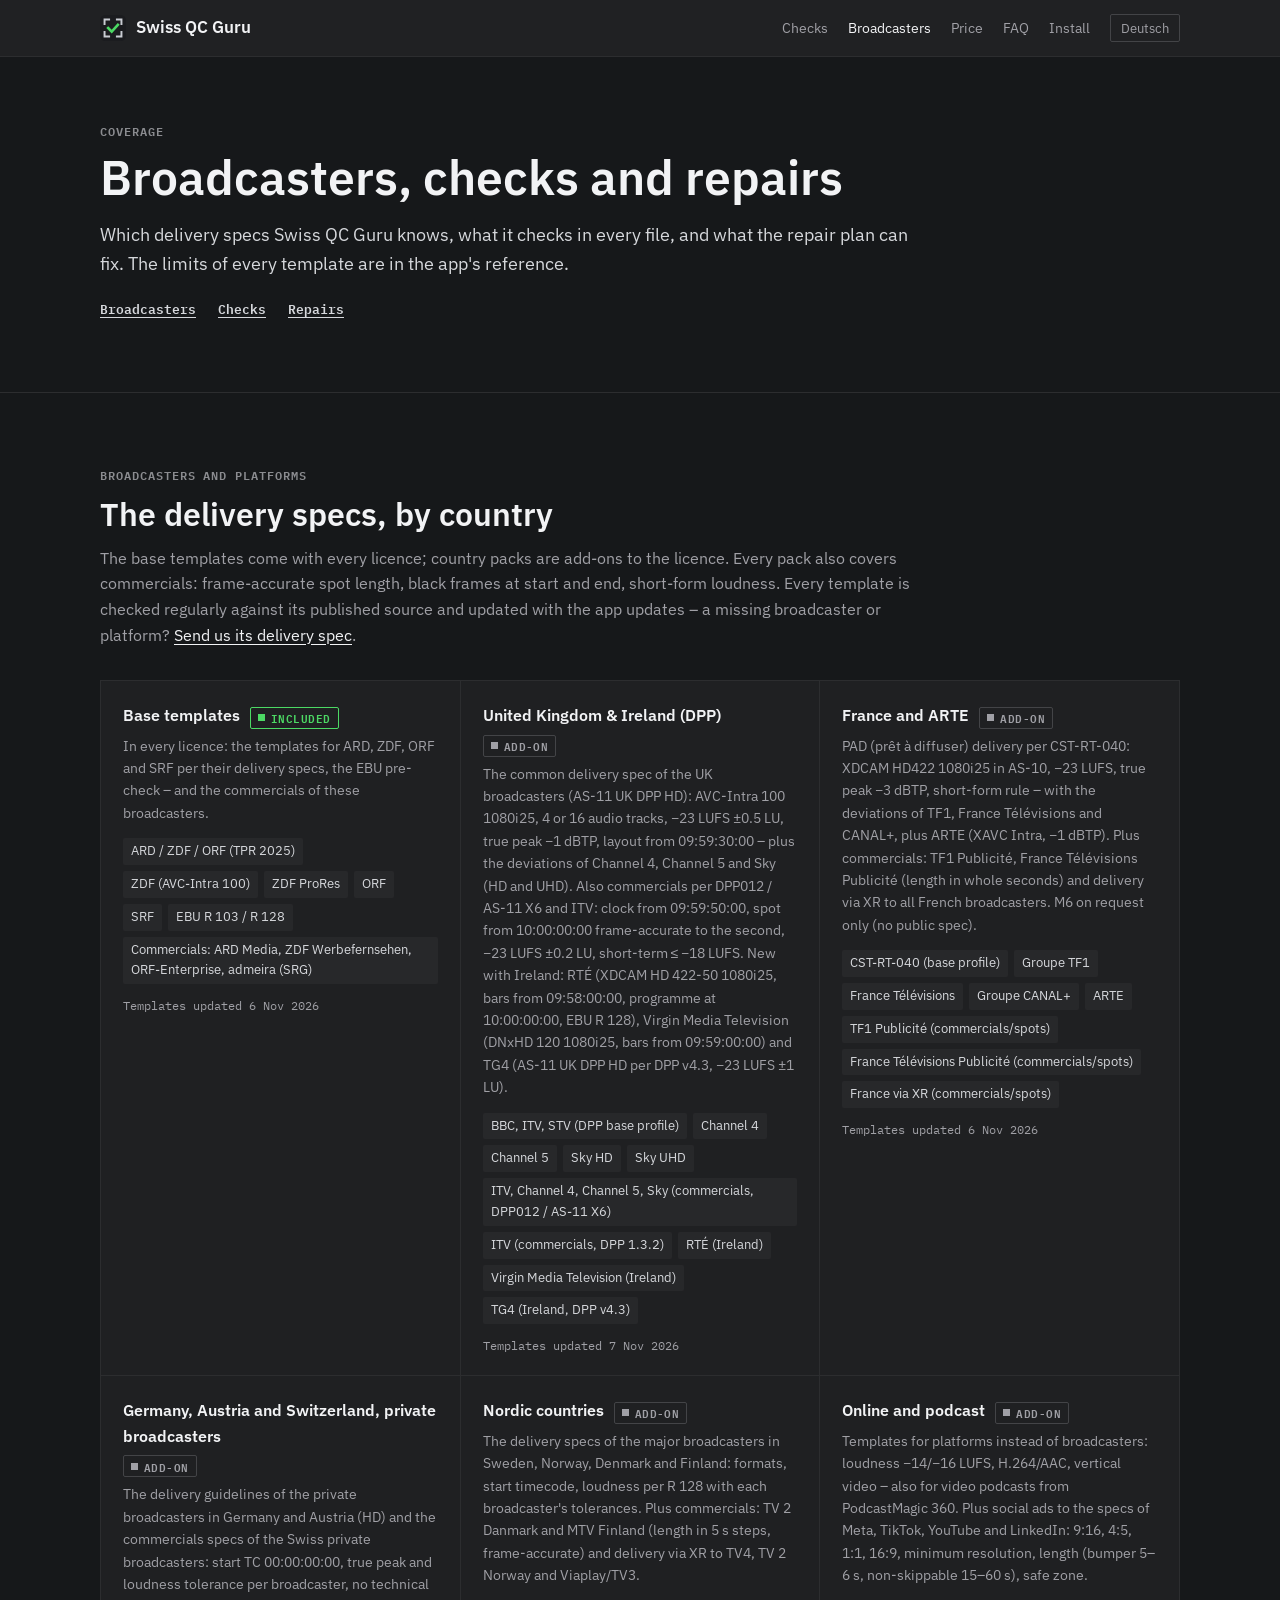
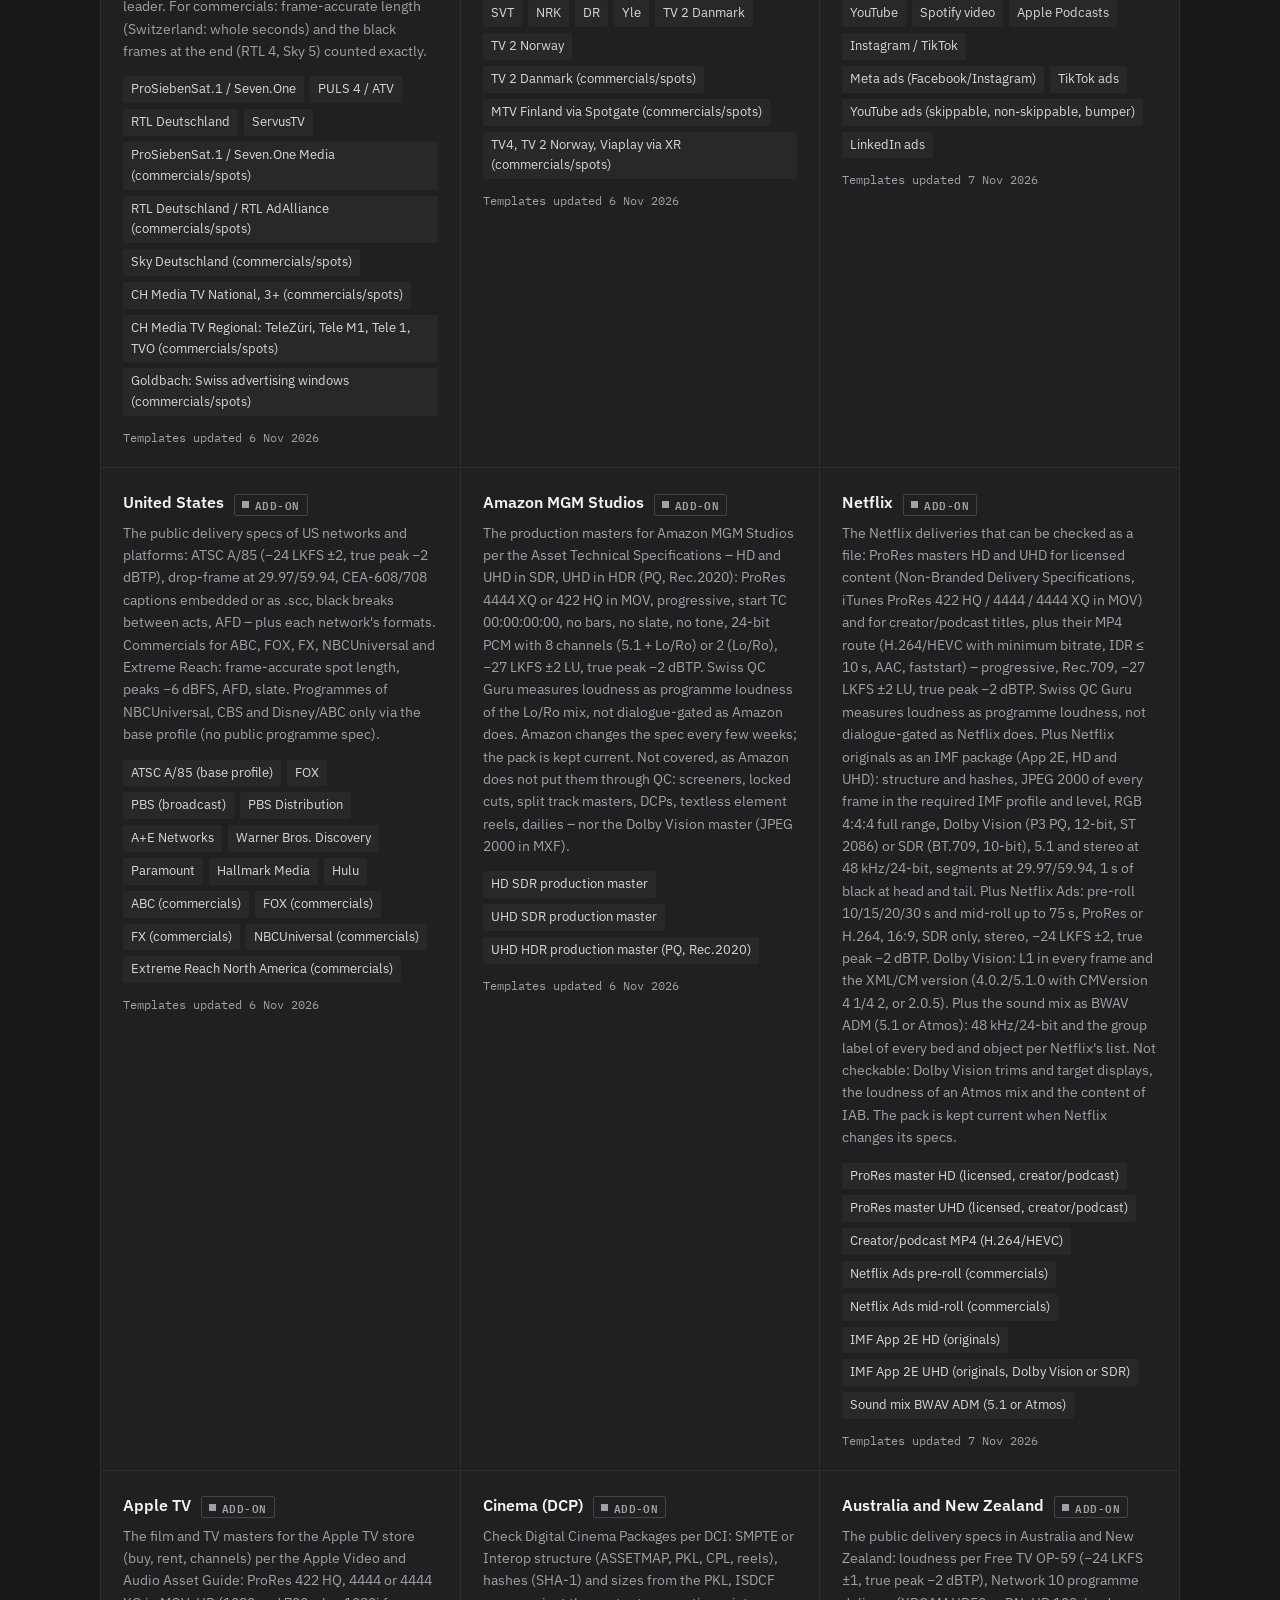
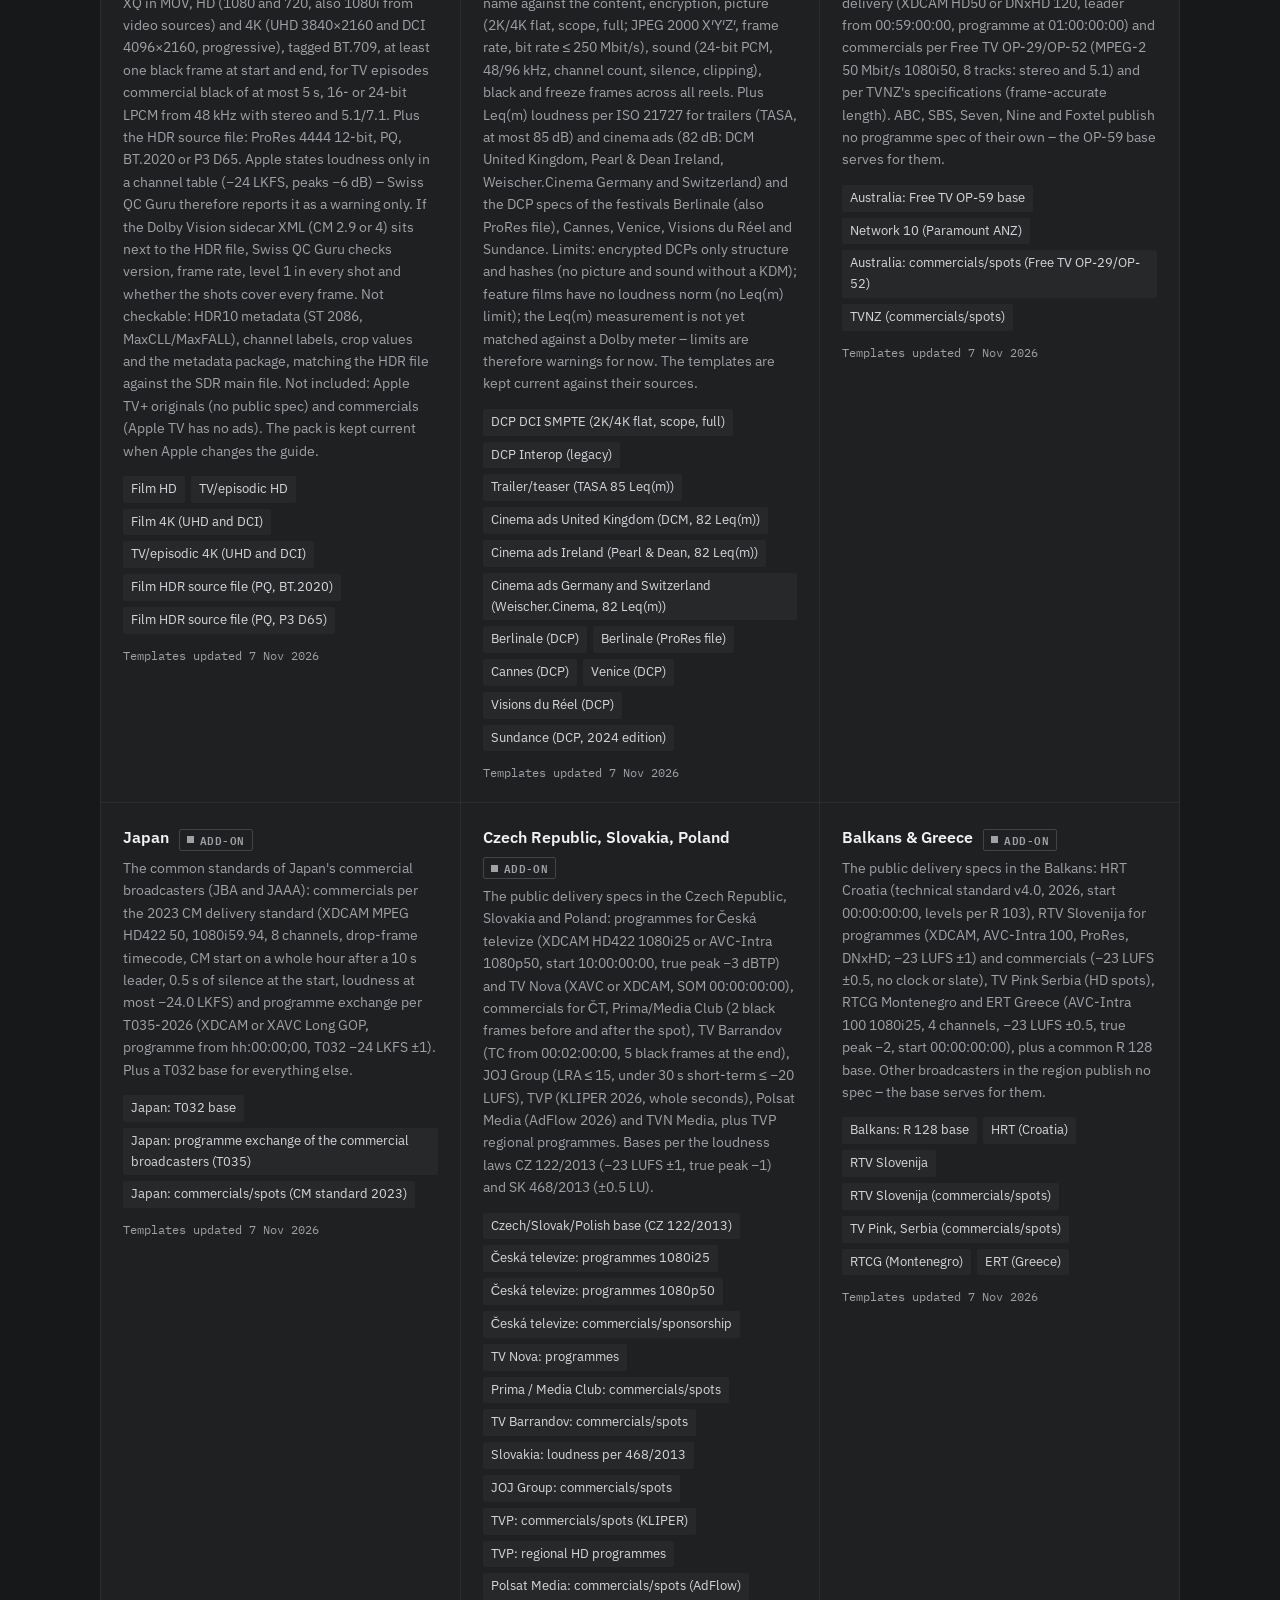
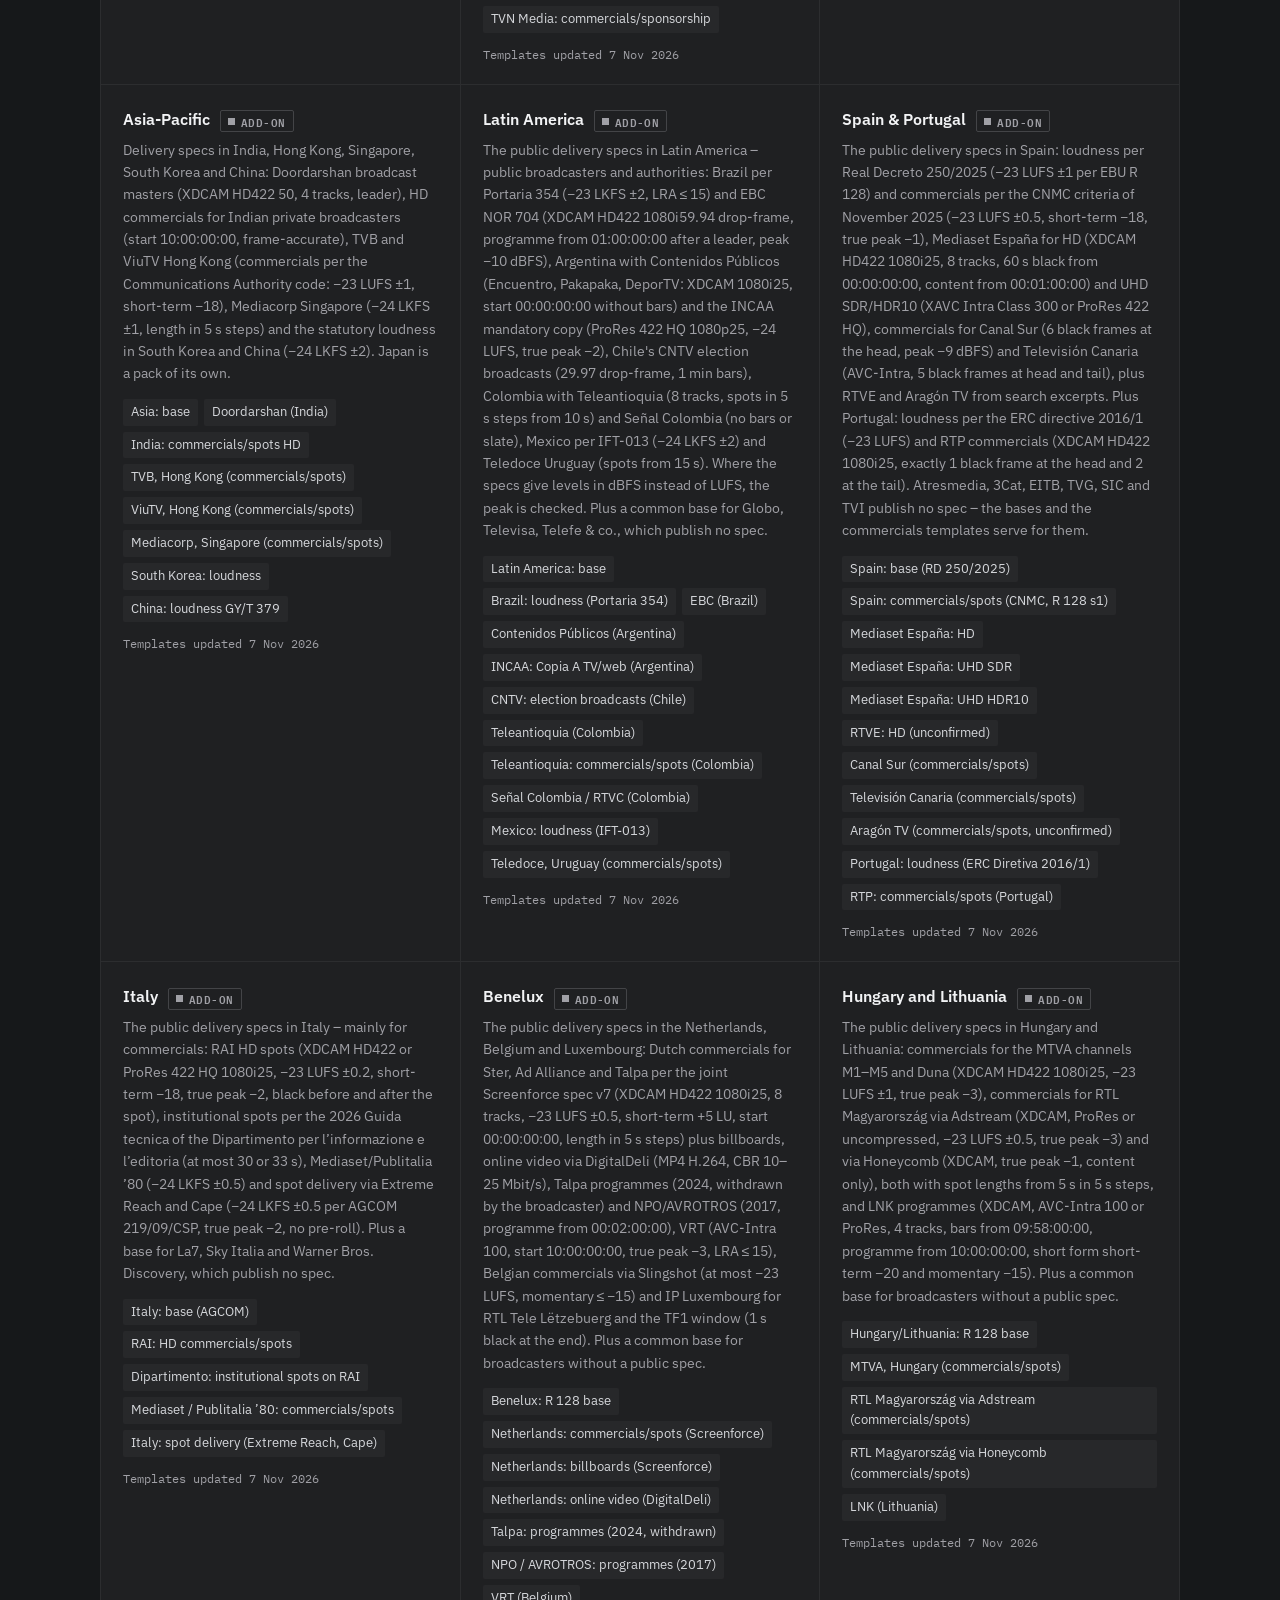
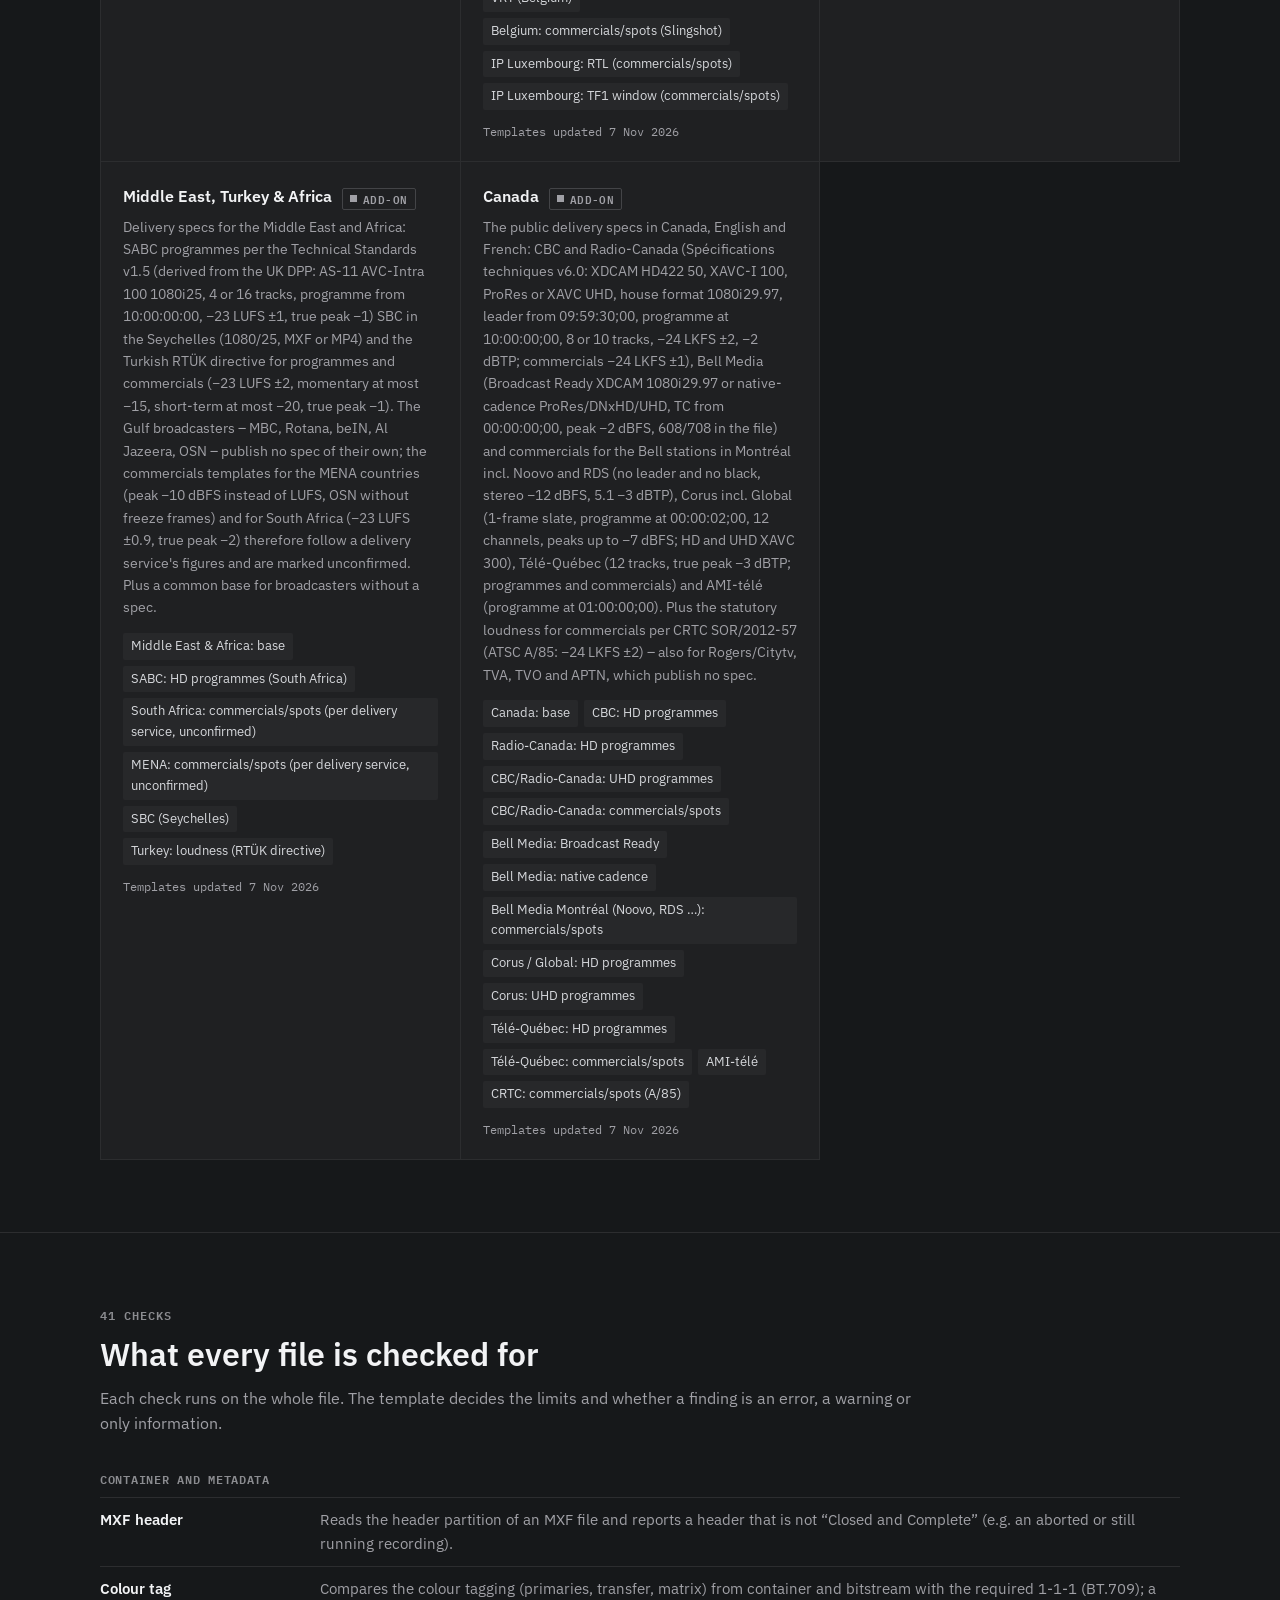
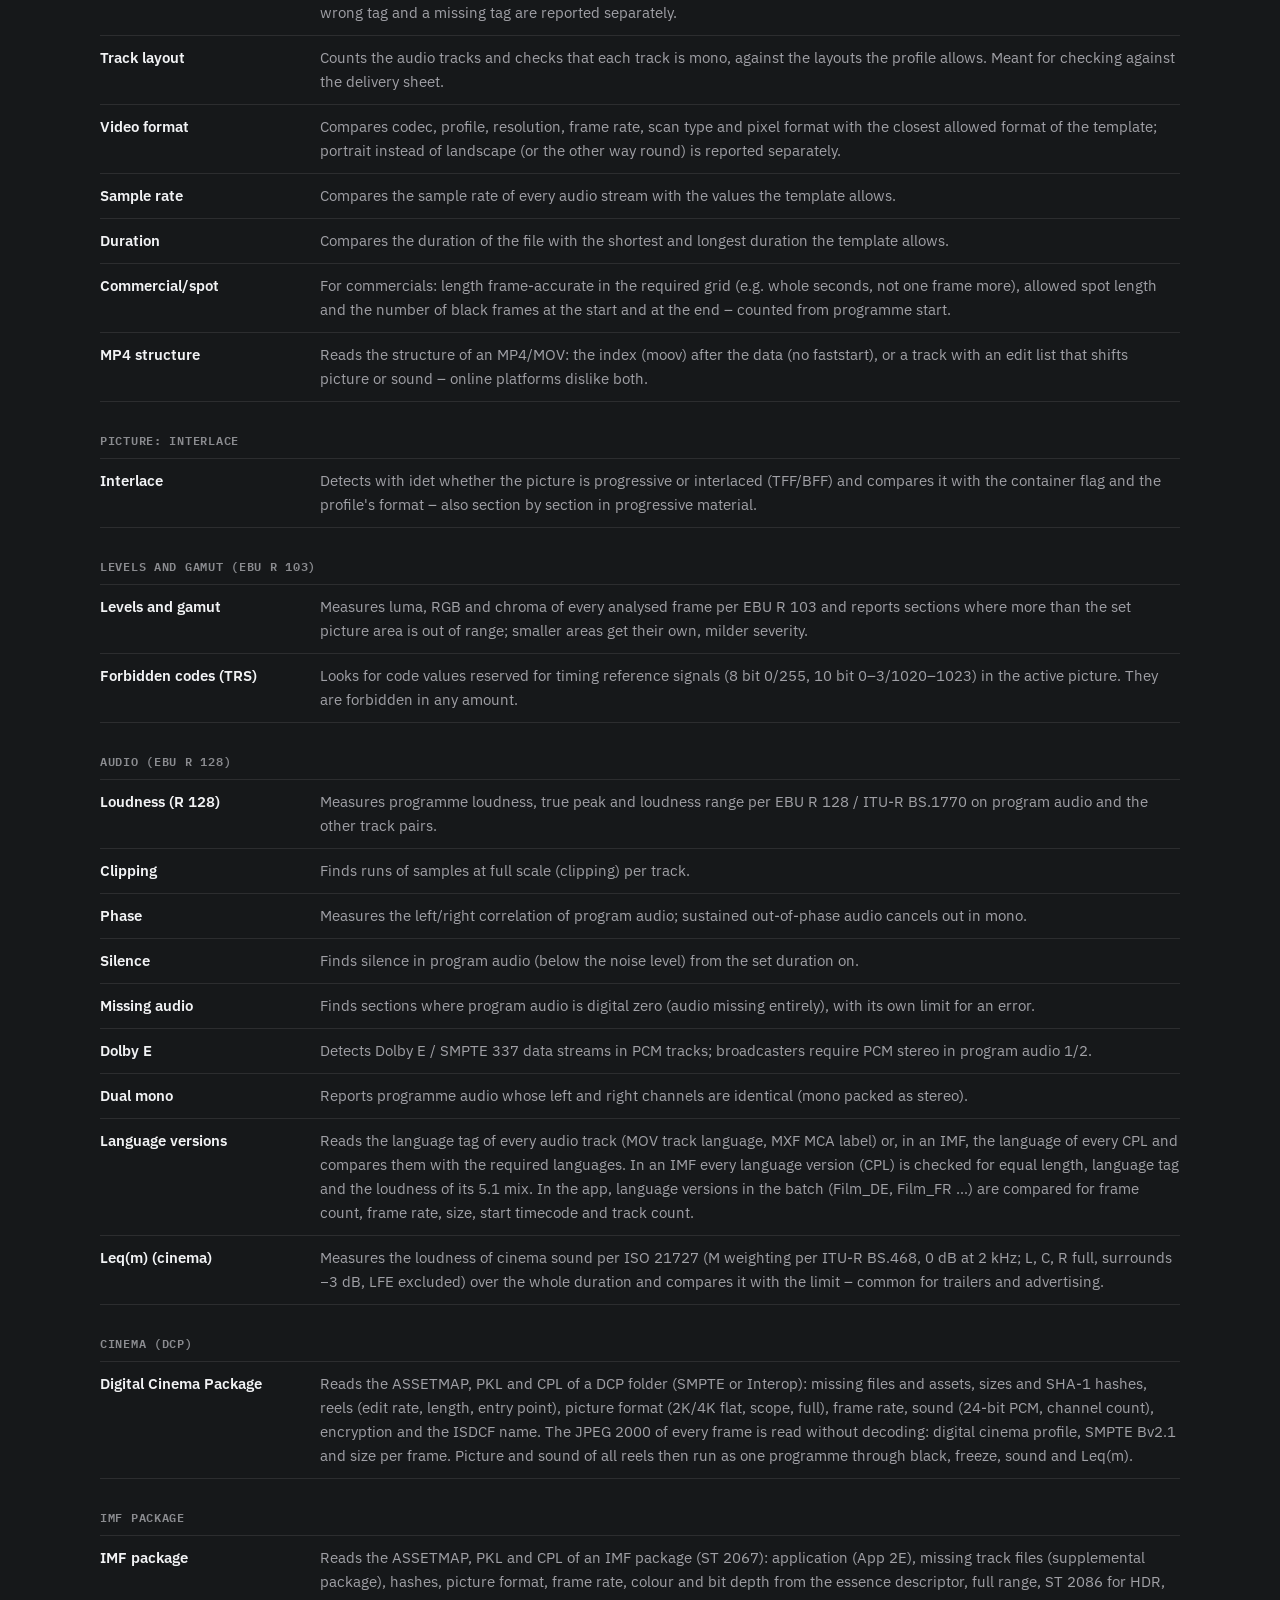
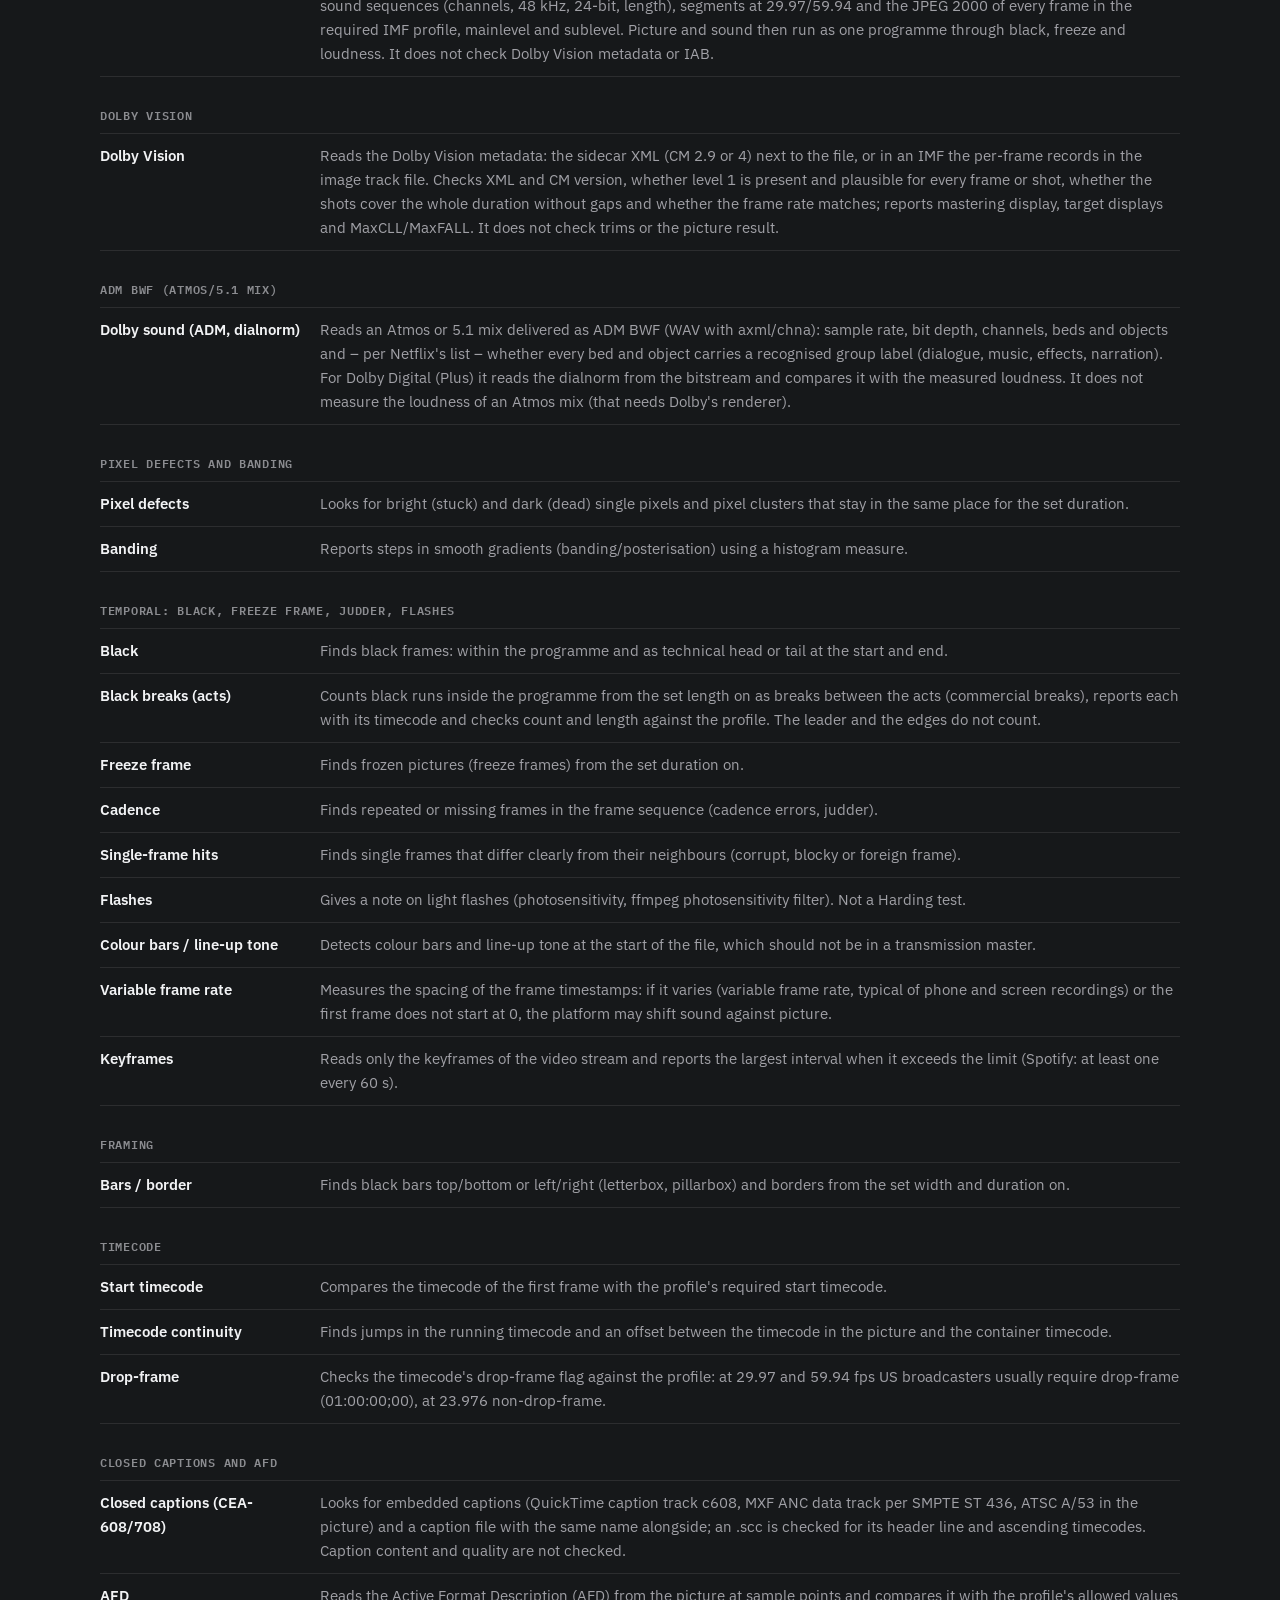
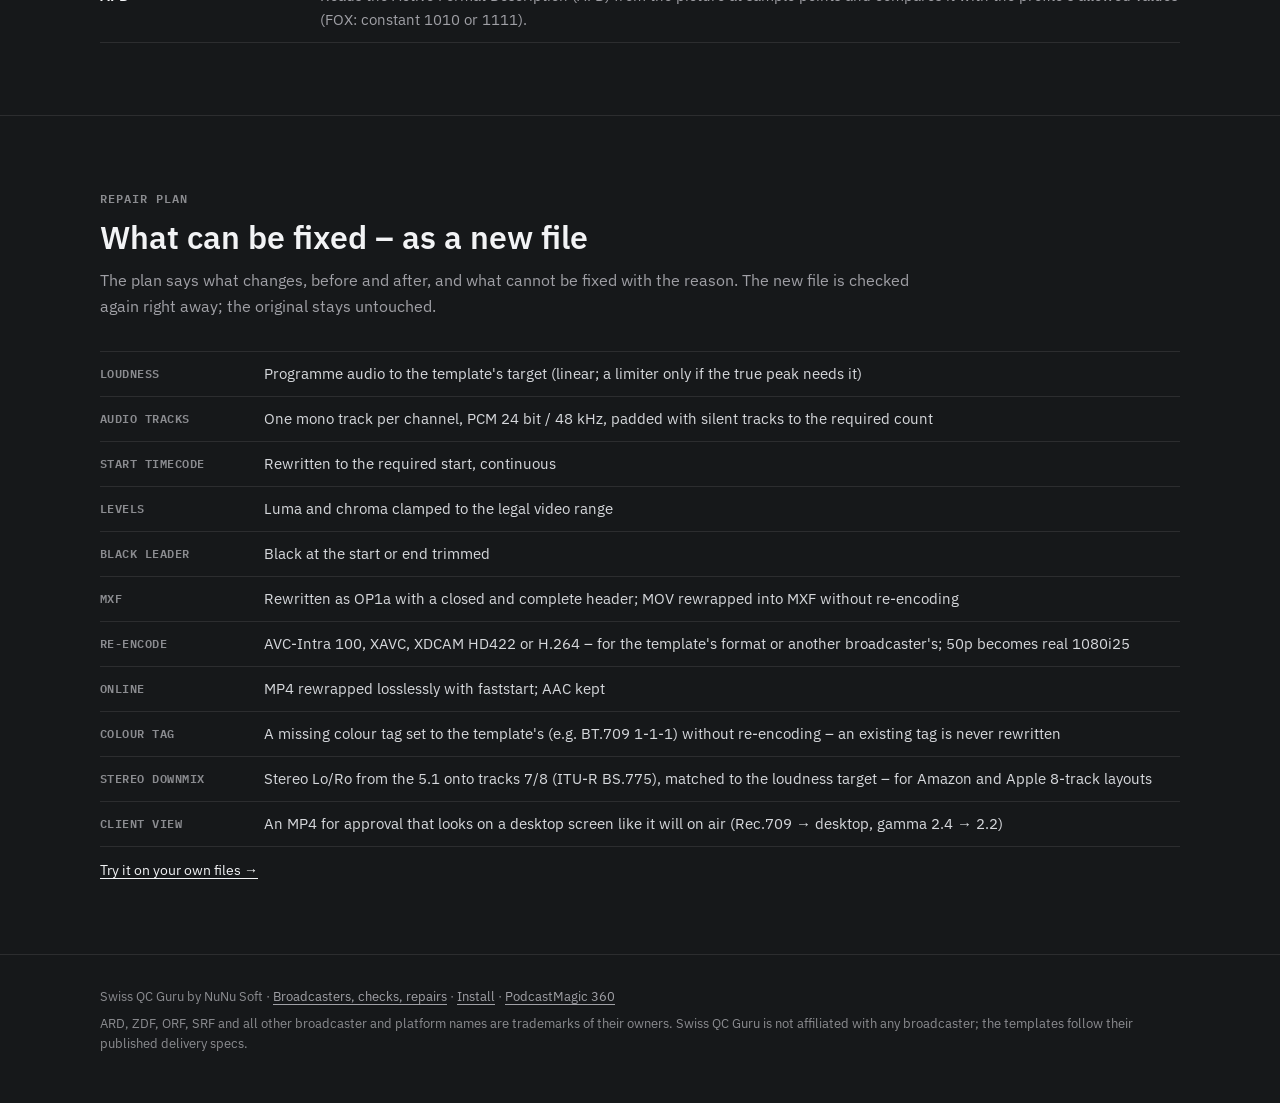
==== broadcasters.html @ 2192ccf3 "All country packs, new checks, prices in EUR with CHF and USD, Complete; version 0.2.8 - Templates t" ====
<!doctype html>
<html lang="en" data-lang="en">
<head>
<meta charset="utf-8">
<meta name="viewport" content="width=device-width, initial-scale=1, viewport-fit=cover">
<title>Broadcasters, checks and repairs – Swiss QC Guru</title>
<meta name="description" content="Every broadcaster template in Swiss QC Guru (192 delivery specs across Europe, the Americas, Asia-Pacific, the Middle East and Africa, plus commercials, streaming platforms, cinema and online), all 41 checks and what the repair plan can fix.">
<link rel="canonical" href="https://swissqcguru.com/broadcasters.html">
<link rel="alternate" type="text/markdown" href="broadcasters.md" title="This page as Markdown">
<link rel="alternate" type="text/markdown" href="llms.txt" title="Swiss QC Guru for language models">
<meta property="og:site_name" content="Swiss QC Guru">
<meta property="og:title" content="Broadcasters, checks and repairs – Swiss QC Guru">
<meta property="og:description" content="Every broadcaster template in Swiss QC Guru (192 delivery specs across Europe, the Americas, Asia-Pacific, the Middle East and Africa, plus commercials, streaming platforms, cinema and online), all 41 checks and what the repair plan can fix.">
<meta property="og:image" content="https://swissqcguru.com/img/app-player.jpg">
<link rel="icon" href="data:image/svg+xml,%3Csvg xmlns='http://www.w3.org/2000/svg' viewBox='0 0 40 40'%3E%3Crect width='40' height='40' rx='8' fill='%231b1c1f'/%3E%3Cg fill='none' stroke='%23c9ccd2' stroke-width='3'%3E%3Cpath d='M7 14V7h7M26 7h7v7M33 26v7h-7M14 33H7v-7'/%3E%3C/g%3E%3Cpath d='M12.5 20 18 25.5 27.5 15' fill='none' stroke='%234cd964' stroke-width='4'/%3E%3C/svg%3E">
<link rel="preload" href="fonts/IBMPlexSans-Var-latin.woff2" as="font" type="font/woff2" crossorigin>
<link rel="stylesheet" href="guru.css?v=9">
</head>
<body>

<header class="top">
  <div class="wrap">
    <a class="brand" href="index.html">
      <svg viewBox="0 0 40 40" aria-hidden="true"><rect width="40" height="40" rx="8" fill="#1b1c1f"/><g fill="none" stroke="#c9ccd2" stroke-width="3" stroke-linecap="square"><path d="M7 14V7h7"/><path d="M26 7h7v7"/><path d="M33 26v7h-7"/><path d="M14 33H7v-7"/></g><path d="M12.5 20 18 25.5 27.5 15" fill="none" stroke="#4cd964" stroke-width="4" stroke-linecap="square"/></svg>
      Swiss QC Guru
    </a>
    <nav aria-label="On this page">
      <a class="hide-s" href="index.html#checks"><span lang="en">Checks</span><span lang="de">Prüfungen</span></a>
      <a class="m" href="broadcasters.html" aria-current="page"><span lang="en">Broadcasters</span><span lang="de">Sender</span></a>
      <a href="index.html#price"><span lang="en">Price</span><span lang="de">Preis</span></a>
      <a class="hide-s" href="index.html#faq">FAQ</a>
      <a class="m" href="install.html"><span lang="en">Install</span><span lang="de">Installieren</span></a>
      <button class="lang-switch" type="button" data-lang-switch>Deutsch</button>
    </nav>
  </div>
</header>

<main id="top">

<section class="hero page-hero">
  <div class="wrap">
    <p class="eyebrow"><span lang="en">Coverage</span><span lang="de">Abdeckung</span></p>
    <h1><span lang="en">Broadcasters, checks and repairs</span><span lang="de">Sender, Prüfungen und Reparaturen</span></h1>
    <p class="lead"><span lang="en">Which delivery specs Swiss QC Guru knows, what it checks in every file, and what the repair plan can fix. The limits of every template are in the app's reference.</span><span lang="de">Welche Pflichtenhefte Swiss QC Guru kennt, was es in jeder Datei prüft und was der Reparaturplan beheben kann. Die Grenzwerte jeder Vorlage stehen in der Referenz der App.</span></p>
    <nav class="toc" aria-label="On this page"><a href="#broadcasters"><span lang="en">Broadcasters</span><span lang="de">Sender</span></a><a href="#checks-all"><span lang="en">Checks</span><span lang="de">Prüfungen</span></a><a href="#repairs"><span lang="en">Repairs</span><span lang="de">Reparaturen</span></a></nav>
  </div>
</section>

<section id="broadcasters">
  <div class="wrap">
    <p class="eyebrow"><span lang="en">Broadcasters and platforms</span><span lang="de">Sender und Plattformen</span></p>
    <h2><span lang="en">The delivery specs, by country</span><span lang="de">Die Pflichtenhefte, nach Land</span></h2>
    <p class="sub"><span lang="en">The base templates come with every licence; country packs are add-ons to the licence. Every pack also covers commercials: frame-accurate spot length, black frames at start and end, short-form loudness. Every template is checked regularly against its published source and updated with the app updates – a missing broadcaster or platform? <a href="mailto:support@vannuffel.ch?subject=Delivery%20spec">Send us its delivery spec</a>.</span><span lang="de">Die Grundvorlagen gehören zu jeder Lizenz; Länderpakete sind Add-ons zur Lizenz. Jedes Paket deckt auch die Werbung ab: Spotlänge framegenau, Schwarzbilder am Anfang und Ende, Lautheit für kurze Spots. Jede Vorlage wird regelmässig gegen ihre veröffentlichte Quelle geprüft und mit den App-Updates nachgeführt – ein Sender oder eine Plattform fehlt? <a href="mailto:support@vannuffel.ch?subject=Pflichtenheft">Schicken Sie uns das Pflichtenheft</a>.</span></p>
    <div class="packs">
      <article class="pack" id="base">
        <h3><span lang="en">Base templates</span><span lang="de">Grundprogramm</span> <span class="tag in"><span lang="en">Included</span><span lang="de">Inklusive</span></span></h3>
        <p><span lang="en">In every licence: the templates for ARD, ZDF, ORF and SRF per their delivery specs, the EBU pre-check – and the commercials of these broadcasters.</span><span lang="de">In jeder Lizenz: die Vorlagen für ARD, ZDF, ORF und SRF nach ihren Pflichtenheften, die EBU-Vorprüfung – und die Werbung dieser Sender.</span></p>
        <ul class="names"><li>ARD / ZDF / ORF (TPR 2025)</li><li>ZDF (AVC-Intra 100)</li><li>ZDF ProRes</li><li>ORF</li><li>SRF</li><li>EBU R 103 / R 128</li><li><span lang="en">Commercials: ARD Media, ZDF Werbefernsehen, ORF-Enterprise, admeira (SRG)</span><span lang="de">Werbung: ARD Media, ZDF Werbefernsehen, ORF-Enterprise, admeira (SRG)</span></li></ul>
        <p class="updated"><span lang="en">Templates updated 6 Nov 2026</span><span lang="de">Vorlagen Stand 6. Nov. 2026</span></p>
      </article>
      <article class="pack" id="dpp-uk">
        <h3><span lang="en">United Kingdom &amp; Ireland (DPP)</span><span lang="de">Grossbritannien und Irland (DPP)</span> <span class="tag">Add-on</span></h3>
        <p><span lang="en">The common delivery spec of the UK broadcasters (AS-11 UK DPP HD): AVC-Intra 100 1080i25, 4 or 16 audio tracks, −23 LUFS ±0.5 LU, true peak −1 dBTP, layout from 09:59:30:00 – plus the deviations of Channel 4, Channel 5 and Sky (HD and UHD). Also commercials per DPP012 / AS-11 X6 and ITV: clock from 09:59:50:00, spot from 10:00:00:00 frame-accurate to the second, −23 LUFS ±0.2 LU, short-term ≤ −18 LUFS. New with Ireland: RTÉ (XDCAM HD 422-50 1080i25, bars from 09:58:00:00, programme at 10:00:00:00, EBU R 128), Virgin Media Television (DNxHD 120 1080i25, bars from 09:59:00:00) and TG4 (AS-11 UK DPP HD per DPP v4.3, −23 LUFS ±1 LU).</span><span lang="de">Die gemeinsame Abgabe der britischen Sender (AS-11 UK DPP HD): AVC-Intra 100 1080i25, 4 oder 16 Tonspuren, −23 LUFS ±0,5 LU, True Peak −1 dBTP, Layout ab 09:59:30:00 – dazu die Abweichungen von Channel 4, Channel 5 und Sky (HD und UHD). Dazu Werbung/Spots nach DPP012 / AS-11 X6 und ITV: Uhr ab 09:59:50:00, Spot ab 10:00:00:00 framegenau auf die Sekunde, −23 LUFS ±0,2 LU, Short-Term ≤ −18 LUFS. Neu mit Irland: RTÉ (XDCAM HD 422-50 1080i25, Balken ab 09:58:00:00, Programm ab 10:00:00:00, EBU R 128), Virgin Media Television (DNxHD 120 1080i25, Balken ab 09:59:00:00) und TG4 (AS-11 UK DPP HD nach DPP v4.3, −23 LUFS ±1 LU).</span></p>
        <ul class="names"><li><span lang="en">BBC, ITV, STV (DPP base profile)</span><span lang="de">BBC, ITV, STV (DPP-Grundprofil)</span></li><li>Channel 4</li><li>Channel 5</li><li>Sky HD</li><li>Sky UHD</li><li><span lang="en">ITV, Channel 4, Channel 5, Sky (commercials, DPP012 / AS-11 X6)</span><span lang="de">ITV, Channel 4, Channel 5, Sky (Werbung/Spots, DPP012 / AS-11 X6)</span></li><li><span lang="en">ITV (commercials, DPP 1.3.2)</span><span lang="de">ITV (Werbung/Spots, DPP 1.3.2)</span></li><li><span lang="en">RTÉ (Ireland)</span><span lang="de">RTÉ (Irland)</span></li><li><span lang="en">Virgin Media Television (Ireland)</span><span lang="de">Virgin Media Television (Irland)</span></li><li><span lang="en">TG4 (Ireland, DPP v4.3)</span><span lang="de">TG4 (Irland, DPP v4.3)</span></li></ul>
        <p class="updated"><span lang="en">Templates updated 7 Nov 2026</span><span lang="de">Vorlagen Stand 7. Nov. 2026</span></p>
      </article>
      <article class="pack" id="fr">
        <h3><span lang="en">France and ARTE</span><span lang="de">Frankreich und ARTE</span> <span class="tag">Add-on</span></h3>
        <p><span lang="en">PAD (prêt à diffuser) delivery per CST-RT-040: XDCAM HD422 1080i25 in AS-10, −23 LUFS, true peak −3 dBTP, short-form rule – with the deviations of TF1, France Télévisions and CANAL+, plus ARTE (XAVC Intra, −1 dBTP). Plus commercials: TF1 Publicité, France Télévisions Publicité (length in whole seconds) and delivery via XR to all French broadcasters. M6 on request only (no public spec).</span><span lang="de">Die PAD-Abgabe (prêt à diffuser) nach CST-RT-040: XDCAM HD422 1080i25 in AS-10, −23 LUFS, True Peak −3 dBTP, Kurzform-Regel – mit den Abweichungen von TF1, France Télévisions und CANAL+, dazu ARTE (XAVC Intra, −1 dBTP). Dazu Werbung/Spots: TF1 Publicité, France Télévisions Publicité (Länge auf die ganze Sekunde) und die Anlieferung über XR für alle französischen Sender. M6 nur auf Anfrage (keine öffentliche Spezifikation).</span></p>
        <ul class="names"><li><span lang="en">CST-RT-040 (base profile)</span><span lang="de">CST-RT-040 (Grundprofil)</span></li><li>Groupe TF1</li><li>France Télévisions</li><li>Groupe CANAL+</li><li>ARTE</li><li><span lang="en">TF1 Publicité (commercials/spots)</span><span lang="de">TF1 Publicité (Werbung/Spots)</span></li><li><span lang="en">France Télévisions Publicité (commercials/spots)</span><span lang="de">France Télévisions Publicité (Werbung/Spots)</span></li><li><span lang="en">France via XR (commercials/spots)</span><span lang="de">Frankreich über XR (Werbung/Spots)</span></li></ul>
        <p class="updated"><span lang="en">Templates updated 6 Nov 2026</span><span lang="de">Vorlagen Stand 6. Nov. 2026</span></p>
      </article>
      <article class="pack" id="dach-private">
        <h3><span lang="en">Germany, Austria and Switzerland, private broadcasters</span><span lang="de">Deutschland, Österreich und Schweiz privat</span> <span class="tag">Add-on</span></h3>
        <p><span lang="en">The delivery guidelines of the private broadcasters in Germany and Austria (HD) and the commercials specs of the Swiss private broadcasters: start TC 00:00:00:00, true peak and loudness tolerance per broadcaster, no technical leader. For commercials: frame-accurate length (Switzerland: whole seconds) and the black frames at the end (RTL 4, Sky 5) counted exactly.</span><span lang="de">Die Abgabe-Richtlinien der privaten Sender in Deutschland und Österreich (HD) und die Werbe-Spezifikationen der Schweizer Privaten: Start-TC 00:00:00:00, True Peak und Lautheitstoleranz je Sender, kein technischer Vorspann. Für Werbung/Spots: Länge framegenau (Schweiz: ganze Sekunden) und die Schwarzbilder am Ende (RTL 4, Sky 5) bildgenau gezählt.</span></p>
        <ul class="names"><li>ProSiebenSat.1 / Seven.One</li><li>PULS 4 / ATV</li><li>RTL Deutschland</li><li>ServusTV</li><li><span lang="en">ProSiebenSat.1 / Seven.One Media (commercials/spots)</span><span lang="de">ProSiebenSat.1 / Seven.One Media (Werbung/Spots)</span></li><li><span lang="en">RTL Deutschland / RTL AdAlliance (commercials/spots)</span><span lang="de">RTL Deutschland / RTL AdAlliance (Werbung/Spots)</span></li><li><span lang="en">Sky Deutschland (commercials/spots)</span><span lang="de">Sky Deutschland (Werbung/Spots)</span></li><li><span lang="en">CH Media TV National, 3+ (commercials/spots)</span><span lang="de">CH Media TV National, 3+ (Werbung/Spots)</span></li><li><span lang="en">CH Media TV Regional: TeleZüri, Tele M1, Tele 1, TVO (commercials/spots)</span><span lang="de">CH Media TV Regional: TeleZüri, Tele M1, Tele 1, TVO (Werbung/Spots)</span></li><li><span lang="en">Goldbach: Swiss advertising windows (commercials/spots)</span><span lang="de">Goldbach: Schweizer Werbefenster (Werbung/Spots)</span></li></ul>
        <p class="updated"><span lang="en">Templates updated 6 Nov 2026</span><span lang="de">Vorlagen Stand 6. Nov. 2026</span></p>
      </article>
      <article class="pack" id="nordic">
        <h3><span lang="en">Nordic countries</span><span lang="de">Nordische Länder</span> <span class="tag">Add-on</span></h3>
        <p><span lang="en">The delivery specs of the major broadcasters in Sweden, Norway, Denmark and Finland: formats, start timecode, loudness per R 128 with each broadcaster's tolerances. Plus commercials: TV 2 Danmark and MTV Finland (length in 5 s steps, frame-accurate) and delivery via XR to TV4, TV 2 Norway and Viaplay/TV3.</span><span lang="de">Die Abgabe-Spezifikationen der grossen Sender in Schweden, Norwegen, Dänemark und Finnland: Formate, Start-Timecode, Lautheit nach R 128 mit den Toleranzen je Sender. Dazu Werbung/Spots: TV 2 Danmark und MTV Finnland (Länge im 5-s-Raster, framegenau) und die Anlieferung über XR für TV4, TV 2 Norge und Viaplay/TV3.</span></p>
        <ul class="names"><li>SVT</li><li>NRK</li><li>DR</li><li>Yle</li><li>TV 2 Danmark</li><li><span lang="en">TV 2 Norway</span><span lang="de">TV 2 Norge</span></li><li><span lang="en">TV 2 Danmark (commercials/spots)</span><span lang="de">TV 2 Danmark (Werbung/Spots)</span></li><li><span lang="en">MTV Finland via Spotgate (commercials/spots)</span><span lang="de">MTV Finnland über Spotgate (Werbung/Spots)</span></li><li><span lang="en">TV4, TV 2 Norway, Viaplay via XR (commercials/spots)</span><span lang="de">TV4, TV 2 Norge, Viaplay über XR (Werbung/Spots)</span></li></ul>
        <p class="updated"><span lang="en">Templates updated 6 Nov 2026</span><span lang="de">Vorlagen Stand 6. Nov. 2026</span></p>
      </article>
      <article class="pack" id="online">
        <h3><span lang="en">Online and podcast</span><span lang="de">Online und Podcast</span> <span class="tag">Add-on</span></h3>
        <p><span lang="en">Templates for platforms instead of broadcasters: loudness −14/−16 LUFS, H.264/AAC, vertical video – also for video podcasts from PodcastMagic 360. Plus social ads to the specs of Meta, TikTok, YouTube and LinkedIn: 9:16, 4:5, 1:1, 16:9, minimum resolution, length (bumper 5–6 s, non-skippable 15–60 s), safe zone.</span><span lang="de">Vorlagen für Plattformen statt Sender: Lautheit −14/−16 LUFS, H.264/AAC, Hochformat – auch für Videopodcasts aus PodcastMagic 360. Dazu Social-Werbung nach den Vorgaben von Meta, TikTok, YouTube und LinkedIn: Formate 9:16, 4:5, 1:1, 16:9, Mindestauflösung, Länge (Bumper 5–6 s, nicht überspringbar 15–60 s), sichere Zone.</span></p>
        <ul class="names"><li>YouTube</li><li><span lang="en">Spotify video</span><span lang="de">Spotify Video</span></li><li>Apple Podcasts</li><li>Instagram / TikTok</li><li><span lang="en">Meta ads (Facebook/Instagram)</span><span lang="de">Werbung Meta (Facebook/Instagram)</span></li><li><span lang="en">TikTok ads</span><span lang="de">Werbung TikTok</span></li><li><span lang="en">YouTube ads (skippable, non-skippable, bumper)</span><span lang="de">Werbung YouTube (überspringbar, nicht überspringbar, Bumper)</span></li><li><span lang="en">LinkedIn ads</span><span lang="de">Werbung LinkedIn</span></li></ul>
        <p class="updated"><span lang="en">Templates updated 7 Nov 2026</span><span lang="de">Vorlagen Stand 7. Nov. 2026</span></p>
      </article>
      <article class="pack" id="us">
        <h3><span lang="en">United States</span><span lang="de">USA</span> <span class="tag">Add-on</span></h3>
        <p><span lang="en">The public delivery specs of US networks and platforms: ATSC A/85 (−24 LKFS ±2, true peak −2 dBTP), drop-frame at 29.97/59.94, CEA-608/708 captions embedded or as .scc, black breaks between acts, AFD – plus each network's formats. Commercials for ABC, FOX, FX, NBCUniversal and Extreme Reach: frame-accurate spot length, peaks −6 dBFS, AFD, slate. Programmes of NBCUniversal, CBS and Disney/ABC only via the base profile (no public programme spec).</span><span lang="de">Die öffentlichen Abgabe-Spezifikationen der US-Sender und -Plattformen: ATSC A/85 (−24 LKFS ±2, True Peak −2 dBTP), Drop-Frame bei 29,97/59,94, Untertitel CEA-608/708 eingebettet oder als .scc, Schwarzpausen zwischen den Akten, AFD – dazu die Formate je Sender. Werbung/Spots für ABC, FOX, FX, NBCUniversal und Extreme Reach: Spotlänge framegenau, Spitzen −6 dBFS, AFD, Slate. Programme von NBCUniversal, CBS und Disney/ABC nur über die Grundlage (keine öffentliche Programm-Spezifikation).</span></p>
        <ul class="names"><li><span lang="en">ATSC A/85 (base profile)</span><span lang="de">ATSC A/85 (Grundprofil)</span></li><li>FOX</li><li><span lang="en">PBS (broadcast)</span><span lang="de">PBS (Ausstrahlung)</span></li><li>PBS Distribution</li><li>A+E Networks</li><li>Warner Bros. Discovery</li><li>Paramount</li><li>Hallmark Media</li><li>Hulu</li><li><span lang="en">ABC (commercials)</span><span lang="de">ABC (Werbung/Spots)</span></li><li><span lang="en">FOX (commercials)</span><span lang="de">FOX (Werbung/Spots)</span></li><li><span lang="en">FX (commercials)</span><span lang="de">FX (Werbung/Spots)</span></li><li><span lang="en">NBCUniversal (commercials)</span><span lang="de">NBCUniversal (Werbung/Spots)</span></li><li><span lang="en">Extreme Reach North America (commercials)</span><span lang="de">Extreme Reach Nordamerika (Werbung/Spots)</span></li></ul>
        <p class="updated"><span lang="en">Templates updated 6 Nov 2026</span><span lang="de">Vorlagen Stand 6. Nov. 2026</span></p>
      </article>
      <article class="pack" id="amazon">
        <h3>Amazon MGM Studios <span class="tag">Add-on</span></h3>
        <p><span lang="en">The production masters for Amazon MGM Studios per the Asset Technical Specifications – HD and UHD in SDR, UHD in HDR (PQ, Rec.2020): ProRes 4444 XQ or 422 HQ in MOV, progressive, start TC 00:00:00:00, no bars, no slate, no tone, 24-bit PCM with 8 channels (5.1 + Lo/Ro) or 2 (Lo/Ro), −27 LKFS ±2 LU, true peak −2 dBTP. Swiss QC Guru measures loudness as programme loudness of the Lo/Ro mix, not dialogue-gated as Amazon does. Amazon changes the spec every few weeks; the pack is kept current. Not covered, as Amazon does not put them through QC: screeners, locked cuts, split track masters, DCPs, textless element reels, dailies – nor the Dolby Vision master (JPEG 2000 in MXF).</span><span lang="de">Die Production Masters für Amazon MGM Studios nach den Asset Technical Specifications – HD und UHD in SDR, UHD in HDR (PQ, Rec.2020): ProRes 4444 XQ oder 422 HQ in MOV, progressiv, Start-TC 00:00:00:00, keine Balken, kein Slate, kein Messton, PCM 24 bit mit 8 Kanälen (5.1 + Lo/Ro) oder 2 (Lo/Ro), −27 LKFS ±2 LU, True Peak −2 dBTP. Die Lautheit misst Swiss QC Guru als Programmlautheit am Lo/Ro-Mix, nicht dialoggesteuert wie Amazon. Amazon ändert die Spezifikation alle paar Wochen; das Paket wird laufend nachgeführt. Nicht enthalten, weil Amazon sie nicht durch die QC schickt: Screener, Locked Cuts, Split Track Masters, DCP, Textless Element Reels, Dailies – dazu der Dolby-Vision-Master (JPEG 2000 in MXF).</span></p>
        <ul class="names"><li><span lang="en">HD SDR production master</span><span lang="de">HD SDR Production Master</span></li><li><span lang="en">UHD SDR production master</span><span lang="de">UHD SDR Production Master</span></li><li><span lang="en">UHD HDR production master (PQ, Rec.2020)</span><span lang="de">UHD HDR Production Master (PQ, Rec.2020)</span></li></ul>
        <p class="updated"><span lang="en">Templates updated 6 Nov 2026</span><span lang="de">Vorlagen Stand 6. Nov. 2026</span></p>
      </article>
      <article class="pack" id="netflix">
        <h3>Netflix <span class="tag">Add-on</span></h3>
        <p><span lang="en">The Netflix deliveries that can be checked as a file: ProRes masters HD and UHD for licensed content (Non-Branded Delivery Specifications, iTunes ProRes 422 HQ / 4444 / 4444 XQ in MOV) and for creator/podcast titles, plus their MP4 route (H.264/HEVC with minimum bitrate, IDR ≤ 10 s, AAC, faststart) – progressive, Rec.709, −27 LKFS ±2 LU, true peak −2 dBTP. Swiss QC Guru measures loudness as programme loudness, not dialogue-gated as Netflix does. Plus Netflix originals as an IMF package (App 2E, HD and UHD): structure and hashes, JPEG 2000 of every frame in the required IMF profile and level, RGB 4:4:4 full range, Dolby Vision (P3 PQ, 12-bit, ST 2086) or SDR (BT.709, 10-bit), 5.1 and stereo at 48 kHz/24-bit, segments at 29.97/59.94, 1 s of black at head and tail. Plus Netflix Ads: pre-roll 10/15/20/30 s and mid-roll up to 75 s, ProRes or H.264, 16:9, SDR only, stereo, −24 LKFS ±2, true peak −2 dBTP. Dolby Vision: L1 in every frame and the XML/CM version (4.0.2/5.1.0 with CMVersion 4 1/4 2, or 2.0.5). Plus the sound mix as BWAV ADM (5.1 or Atmos): 48 kHz/24-bit and the group label of every bed and object per Netflix's list. Not checkable: Dolby Vision trims and target displays, the loudness of an Atmos mix and the content of IAB. The pack is kept current when Netflix changes its specs.</span><span lang="de">Die Netflix-Abgaben, die sich als Datei prüfen lassen: ProRes-Master HD und UHD für Lizenzware (Non-Branded Delivery Specifications, iTunes-ProRes 422 HQ / 4444 / 4444 XQ in MOV) und für Creator-/Podcast-Titel, dazu deren MP4-Weg (H.264/HEVC mit Mindestbitrate, IDR ≤ 10 s, AAC, Faststart) – progressiv, Rec.709, −27 LKFS ±2 LU, True Peak −2 dBTP. Die Lautheit misst Swiss QC Guru als Programmlautheit, nicht dialoggesteuert wie Netflix. Dazu Netflix-Eigenproduktionen als IMF-Paket (App 2E, HD und UHD): Aufbau und Prüfsummen, JPEG 2000 jedes Bildes im verlangten IMF-Profil und Level, RGB 4:4:4 im vollen Bereich, Dolby Vision (P3 PQ, 12 bit, ST 2086) oder SDR (BT.709, 10 bit), 5.1 und Stereo mit 48 kHz/24 bit, Segmente bei 29.97/59.94, 1 s Schwarz an Anfang und Ende. Dazu Netflix Ads: Pre-Roll 10/15/20/30 s und Mid-Roll bis 75 s, ProRes oder H.264, 16:9, nur SDR, Stereo, −24 LKFS ±2, True Peak −2 dBTP. Dolby Vision: L1 in jedem Bild und die XML-/CM-Version (4.0.2/5.1.0 mit CMVersion 4 1/4 2 oder 2.0.5). Dazu die Tonmischung als BWAV ADM (5.1 oder Atmos): 48 kHz/24 bit und die Gruppenbezeichnungen jedes Betts und Objekts nach Netflix' Liste. Nicht prüfbar: Trims und Zielanzeigen von Dolby Vision, die Lautheit eines Atmos-Mixes und der Inhalt von IAB. Das Paket wird laufend nachgeführt, wenn Netflix die Spezifikationen ändert.</span></p>
        <ul class="names"><li><span lang="en">ProRes master HD (licensed, creator/podcast)</span><span lang="de">ProRes-Master HD (Lizenzware, Creator/Podcast)</span></li><li><span lang="en">ProRes master UHD (licensed, creator/podcast)</span><span lang="de">ProRes-Master UHD (Lizenzware, Creator/Podcast)</span></li><li><span lang="en">Creator/podcast MP4 (H.264/HEVC)</span><span lang="de">Creator/Podcast MP4 (H.264/HEVC)</span></li><li><span lang="en">Netflix Ads pre-roll (commercials)</span><span lang="de">Netflix Ads Pre-Roll (Werbung/Spots)</span></li><li><span lang="en">Netflix Ads mid-roll (commercials)</span><span lang="de">Netflix Ads Mid-Roll (Werbung/Spots)</span></li><li><span lang="en">IMF App 2E HD (originals)</span><span lang="de">IMF App 2E HD (Eigenproduktionen)</span></li><li><span lang="en">IMF App 2E UHD (originals, Dolby Vision or SDR)</span><span lang="de">IMF App 2E UHD (Eigenproduktionen, Dolby Vision oder SDR)</span></li><li><span lang="en">Sound mix BWAV ADM (5.1 or Atmos)</span><span lang="de">Tonmischung BWAV ADM (5.1 oder Atmos)</span></li></ul>
        <p class="updated"><span lang="en">Templates updated 7 Nov 2026</span><span lang="de">Vorlagen Stand 7. Nov. 2026</span></p>
      </article>
      <article class="pack" id="apple">
        <h3>Apple TV <span class="tag">Add-on</span></h3>
        <p><span lang="en">The film and TV masters for the Apple TV store (buy, rent, channels) per the Apple Video and Audio Asset Guide: ProRes 422 HQ, 4444 or 4444 XQ in MOV, HD (1080 and 720, also 1080i from video sources) and 4K (UHD 3840×2160 and DCI 4096×2160, progressive), tagged BT.709, at least one black frame at start and end, for TV episodes commercial black of at most 5 s, 16- or 24-bit LPCM from 48 kHz with stereo and 5.1/7.1. Plus the HDR source file: ProRes 4444 12-bit, PQ, BT.2020 or P3 D65. Apple states loudness only in a channel table (−24 LKFS, peaks −6 dB) – Swiss QC Guru therefore reports it as a warning only. If the Dolby Vision sidecar XML (CM 2.9 or 4) sits next to the HDR file, Swiss QC Guru checks version, frame rate, level 1 in every shot and whether the shots cover every frame. Not checkable: HDR10 metadata (ST 2086, MaxCLL/MaxFALL), channel labels, crop values and the metadata package, matching the HDR file against the SDR main file. Not included: Apple TV+ originals (no public spec) and commercials (Apple TV has no ads). The pack is kept current when Apple changes the guide.</span><span lang="de">Die Film- und Serien-Master für den Apple-TV-Store (Kauf, Leihe, Channels) nach dem Apple Video and Audio Asset Guide: ProRes 422 HQ, 4444 oder 4444 XQ in MOV, HD (1080 und 720, auch 1080i aus Videoquellen) und 4K (UHD 3840×2160 und DCI 4096×2160, progressiv), BT.709 getaggt, mindestens ein Schwarzbild an Anfang und Ende, bei Serien Werbeschwarz höchstens 5 s, LPCM 16 oder 24 bit ab 48 kHz mit Stereo und 5.1/7.1. Dazu die HDR-Zusatzdatei: ProRes 4444 12 bit, PQ, BT.2020 oder P3 D65. Die Lautheit nennt Apple nur in einer Kanaltabelle (−24 LKFS, Spitzen −6 dB) – Swiss QC Guru meldet sie darum nur als Warnung. Liegt das Dolby-Vision-Begleit-XML (CM 2.9 oder 4) neben der HDR-Datei, prüft Swiss QC Guru Version, Bildrate, Level 1 in jedem Shot und ob die Shots alle Bilder abdecken. Nicht prüfbar: HDR10-Metadaten (ST 2086, MaxCLL/MaxFALL), Kanal-Labels, Crop-Werte und das Metadaten-Paket, der Abgleich der HDR-Datei mit der SDR-Hauptdatei. Nicht enthalten: Apple-TV+-Originals (keine öffentliche Spezifikation) und Werbung (Apple TV hat keine). Das Paket wird laufend nachgeführt, wenn Apple den Guide ändert.</span></p>
        <ul class="names"><li>Film HD</li><li><span lang="en">TV/episodic HD</span><span lang="de">Serie/Episode HD</span></li><li><span lang="en">Film 4K (UHD and DCI)</span><span lang="de">Film 4K (UHD und DCI)</span></li><li><span lang="en">TV/episodic 4K (UHD and DCI)</span><span lang="de">Serie/Episode 4K (UHD und DCI)</span></li><li><span lang="en">Film HDR source file (PQ, BT.2020)</span><span lang="de">Film HDR-Zusatzdatei (PQ, BT.2020)</span></li><li><span lang="en">Film HDR source file (PQ, P3 D65)</span><span lang="de">Film HDR-Zusatzdatei (PQ, P3 D65)</span></li></ul>
        <p class="updated"><span lang="en">Templates updated 7 Nov 2026</span><span lang="de">Vorlagen Stand 7. Nov. 2026</span></p>
      </article>
      <article class="pack" id="cinema">
        <h3><span lang="en">Cinema (DCP)</span><span lang="de">Kino (DCP)</span> <span class="tag">Add-on</span></h3>
        <p><span lang="en">Check Digital Cinema Packages per DCI: SMPTE or Interop structure (ASSETMAP, PKL, CPL, reels), hashes (SHA-1) and sizes from the PKL, ISDCF name against the content, encryption, picture (2K/4K flat, scope, full; JPEG 2000 X′Y′Z′, frame rate, bit rate ≤ 250 Mbit/s), sound (24-bit PCM, 48/96 kHz, channel count, silence, clipping), black and freeze frames across all reels. Plus Leq(m) loudness per ISO 21727 for trailers (TASA, at most 85 dB) and cinema ads (82 dB: DCM United Kingdom, Pearl &amp; Dean Ireland, Weischer.Cinema Germany and Switzerland) and the DCP specs of the festivals Berlinale (also ProRes file), Cannes, Venice, Visions du Réel and Sundance. Limits: encrypted DCPs only structure and hashes (no picture and sound without a KDM); feature films have no loudness norm (no Leq(m) limit); the Leq(m) measurement is not yet matched against a Dolby meter – limits are therefore warnings for now. The templates are kept current against their sources.</span><span lang="de">Digital Cinema Packages nach DCI prüfen: Aufbau SMPTE oder Interop (ASSETMAP, PKL, CPL, Reels), Prüfsummen (SHA-1) und Grössen aus der PKL, ISDCF-Name gegen den Inhalt, Verschlüsselung, Bild (2K/4K Flat, Scope, Full; JPEG 2000 X′Y′Z′, Bildrate, Bitrate ≤ 250 Mbit/s), Ton (PCM 24 bit, 48/96 kHz, Kanalzahl, Stille, Übersteuerung), Schwarz und Standbild über alle Reels. Dazu die Lautheit Leq(m) nach ISO 21727 für Trailer (TASA, höchstens 85 dB) und Kinowerbung (82 dB: DCM Grossbritannien, Pearl &amp; Dean Irland, Weischer.Cinema Deutschland und Schweiz) und die DCP-Vorgaben der Festivals Berlinale (auch ProRes-Datei), Cannes, Venedig, Visions du Réel und Sundance. Grenzen: verschlüsselte DCPs nur Aufbau und Prüfsummen (ohne KDM kein Bild und Ton); Spielfilme haben keine Lautheitsnorm (keine Leq(m)-Grenze); die Leq(m)-Messung ist noch nicht gegen ein Dolby-Meter abgeglichen – Grenzwerte darum vorerst als Warnung. Die Vorlagen werden laufend gegen ihre Quellen nachgeführt.</span></p>
        <ul class="names"><li><span lang="en">DCP DCI SMPTE (2K/4K flat, scope, full)</span><span lang="de">DCP DCI SMPTE (2K/4K Flat, Scope, Full)</span></li><li><span lang="en">DCP Interop (legacy)</span><span lang="de">DCP Interop (Altbestand)</span></li><li><span lang="en">Trailer/teaser (TASA 85 Leq(m))</span><span lang="de">Trailer/Teaser (TASA 85 Leq(m))</span></li><li><span lang="en">Cinema ads United Kingdom (DCM, 82 Leq(m))</span><span lang="de">Kinowerbung Grossbritannien (DCM, 82 Leq(m))</span></li><li><span lang="en">Cinema ads Ireland (Pearl &amp; Dean, 82 Leq(m))</span><span lang="de">Kinowerbung Irland (Pearl &amp; Dean, 82 Leq(m))</span></li><li><span lang="en">Cinema ads Germany and Switzerland (Weischer.Cinema, 82 Leq(m))</span><span lang="de">Kinowerbung Deutschland und Schweiz (Weischer.Cinema, 82 Leq(m))</span></li><li>Berlinale (DCP)</li><li><span lang="en">Berlinale (ProRes file)</span><span lang="de">Berlinale (ProRes-Datei)</span></li><li>Cannes (DCP)</li><li><span lang="en">Venice (DCP)</span><span lang="de">Venedig (DCP)</span></li><li>Visions du Réel (DCP)</li><li><span lang="en">Sundance (DCP, 2024 edition)</span><span lang="de">Sundance (DCP, Fassung 2024)</span></li></ul>
        <p class="updated"><span lang="en">Templates updated 7 Nov 2026</span><span lang="de">Vorlagen Stand 7. Nov. 2026</span></p>
      </article>
      <article class="pack" id="anz">
        <h3><span lang="en">Australia and New Zealand</span><span lang="de">Australien und Neuseeland</span> <span class="tag">Add-on</span></h3>
        <p><span lang="en">The public delivery specs in Australia and New Zealand: loudness per Free TV OP-59 (−24 LKFS ±1, true peak −2 dBTP), Network 10 programme delivery (XDCAM HD50 or DNxHD 120, leader from 00:59:00:00, programme at 01:00:00:00) and commercials per Free TV OP-29/OP-52 (MPEG-2 50 Mbit/s 1080i50, 8 tracks: stereo and 5.1) and per TVNZ's specifications (frame-accurate length). ABC, SBS, Seven, Nine and Foxtel publish no programme spec of their own – the OP-59 base serves for them.</span><span lang="de">Die öffentlichen Abgabe-Vorgaben in Australien und Neuseeland: Lautheit nach Free TV OP-59 (−24 LKFS ±1, True Peak −2 dBTP), die Programm-Abgabe von Network 10 (XDCAM HD50 oder DNxHD 120, Vorspann ab 00:59:00:00, Programm ab 01:00:00:00) und Werbung/Spots nach Free TV OP-29/OP-52 (MPEG-2 50 Mbit/s 1080i50, 8 Spuren: Stereo und 5.1) sowie nach den TVNZ-Spezifikationen (framegenaue Länge). ABC, SBS, Seven, Nine und Foxtel veröffentlichen keine eigene Programm-Spezifikation – für sie dient die Grundlage OP-59.</span></p>
        <ul class="names"><li><span lang="en">Australia: Free TV OP-59 base</span><span lang="de">Australien: Grundlage Free TV OP-59</span></li><li>Network 10 (Paramount ANZ)</li><li><span lang="en">Australia: commercials/spots (Free TV OP-29/OP-52)</span><span lang="de">Australien: Werbung/Spots (Free TV OP-29/OP-52)</span></li><li><span lang="en">TVNZ (commercials/spots)</span><span lang="de">TVNZ (Werbung/Spots)</span></li></ul>
        <p class="updated"><span lang="en">Templates updated 7 Nov 2026</span><span lang="de">Vorlagen Stand 7. Nov. 2026</span></p>
      </article>
      <article class="pack" id="japan">
        <h3>Japan <span class="tag">Add-on</span></h3>
        <p><span lang="en">The common standards of Japan's commercial broadcasters (JBA and JAAA): commercials per the 2023 CM delivery standard (XDCAM MPEG HD422 50, 1080i59.94, 8 channels, drop-frame timecode, CM start on a whole hour after a 10 s leader, 0.5 s of silence at the start, loudness at most −24.0 LKFS) and programme exchange per T035-2026 (XDCAM or XAVC Long GOP, programme from hh:00:00;00, T032 −24 LKFS ±1). Plus a T032 base for everything else.</span><span lang="de">Die gemeinsamen Standards der japanischen Privatsender (民放連 und JAAA): Werbung nach dem CM-Anlieferungsstandard 2023 (XDCAM MPEG HD422 50, 1080i59,94, 8 Kanäle, Drop-Frame-Timecode, CM-Start auf einer vollen Stunde nach 10 s Vorlauf, 0,5 s Stille am Anfang, Lautheit höchstens −24,0 LKFS) und der Programm-Austausch nach T035-2026 (XDCAM oder XAVC Long GOP, Programm ab hh:00:00;00, T032 −24 LKFS ±1). Dazu eine Grundlage nach T032 für alles andere.</span></p>
        <ul class="names"><li><span lang="en">Japan: T032 base</span><span lang="de">Japan: Grundlage T032</span></li><li><span lang="en">Japan: programme exchange of the commercial broadcasters (T035)</span><span lang="de">Japan: Programm-Austausch der Privatsender (T035)</span></li><li><span lang="en">Japan: commercials/spots (CM standard 2023)</span><span lang="de">Japan: Werbung/Spots (CM-Standard 2023)</span></li></ul>
        <p class="updated"><span lang="en">Templates updated 7 Nov 2026</span><span lang="de">Vorlagen Stand 7. Nov. 2026</span></p>
      </article>
      <article class="pack" id="central-europe">
        <h3><span lang="en">Czech Republic, Slovakia, Poland</span><span lang="de">Tschechien, Slowakei, Polen</span> <span class="tag">Add-on</span></h3>
        <p><span lang="en">The public delivery specs in the Czech Republic, Slovakia and Poland: programmes for Česká televize (XDCAM HD422 1080i25 or AVC-Intra 1080p50, start 10:00:00:00, true peak −3 dBTP) and TV Nova (XAVC or XDCAM, SOM 00:00:00:00), commercials for ČT, Prima/Media Club (2 black frames before and after the spot), TV Barrandov (TC from 00:02:00:00, 5 black frames at the end), JOJ Group (LRA ≤ 15, under 30 s short-term ≤ −20 LUFS), TVP (KLIPER 2026, whole seconds), Polsat Media (AdFlow 2026) and TVN Media, plus TVP regional programmes. Bases per the loudness laws CZ 122/2013 (−23 LUFS ±1, true peak −1) and SK 468/2013 (±0.5 LU).</span><span lang="de">Die öffentlichen Abgabe-Vorgaben in Tschechien, der Slowakei und Polen: Programme für Česká televize (XDCAM HD422 1080i25 oder AVC-Intra 1080p50, Start 10:00:00:00, True Peak −3 dBTP) und TV Nova (XAVC oder XDCAM, SOM 00:00:00:00), Werbung/Spots für ČT, Prima/Media Club (2 Schwarzbilder vor und nach dem Spot), TV Barrandov (TC ab 00:02:00:00, 5 Schwarzbilder am Ende), JOJ Group (LRA ≤ 15, unter 30 s Short-Term ≤ −20 LUFS), TVP (KLIPER 2026, volle Sekunden), Polsat Media (AdFlow 2026) und TVN Media, dazu das TVP-Regionalprogramm. Grundlagen nach den Lautheitsgesetzen CZ 122/2013 (−23 LUFS ±1, True Peak −1) und SK 468/2013 (±0,5 LU).</span></p>
        <ul class="names"><li><span lang="en">Czech/Slovak/Polish base (CZ 122/2013)</span><span lang="de">Grundlage Tschechien/Slowakei/Polen (CZ 122/2013)</span></li><li><span lang="en">Česká televize: programmes 1080i25</span><span lang="de">Česká televize: Programm 1080i25</span></li><li><span lang="en">Česká televize: programmes 1080p50</span><span lang="de">Česká televize: Programm 1080p50</span></li><li><span lang="en">Česká televize: commercials/sponsorship</span><span lang="de">Česká televize: Werbung/Sponsoring</span></li><li><span lang="en">TV Nova: programmes</span><span lang="de">TV Nova: Programm</span></li><li><span lang="en">Prima / Media Club: commercials/spots</span><span lang="de">Prima / Media Club: Werbung/Spots</span></li><li><span lang="en">TV Barrandov: commercials/spots</span><span lang="de">TV Barrandov: Werbung/Spots</span></li><li><span lang="en">Slovakia: loudness per 468/2013</span><span lang="de">Slowakei: Lautheit nach 468/2013</span></li><li><span lang="en">JOJ Group: commercials/spots</span><span lang="de">JOJ Group: Werbung/Spots</span></li><li><span lang="en">TVP: commercials/spots (KLIPER)</span><span lang="de">TVP: Werbung/Spots (KLIPER)</span></li><li><span lang="en">TVP: regional HD programmes</span><span lang="de">TVP: Regionalprogramm HD</span></li><li><span lang="en">Polsat Media: commercials/spots (AdFlow)</span><span lang="de">Polsat Media: Werbung/Spots (AdFlow)</span></li><li><span lang="en">TVN Media: commercials/sponsorship</span><span lang="de">TVN Media: Werbung/Sponsoring</span></li></ul>
        <p class="updated"><span lang="en">Templates updated 7 Nov 2026</span><span lang="de">Vorlagen Stand 7. Nov. 2026</span></p>
      </article>
      <article class="pack" id="balkan">
        <h3><span lang="en">Balkans &amp; Greece</span><span lang="de">Balkan und Griechenland</span> <span class="tag">Add-on</span></h3>
        <p><span lang="en">The public delivery specs in the Balkans: HRT Croatia (technical standard v4.0, 2026, start 00:00:00:00, levels per R 103), RTV Slovenija for programmes (XDCAM, AVC-Intra 100, ProRes, DNxHD; −23 LUFS ±1) and commercials (−23 LUFS ±0.5, no clock or slate), TV Pink Serbia (HD spots), RTCG Montenegro and ERT Greece (AVC-Intra 100 1080i25, 4 channels, −23 LUFS ±0.5, true peak −2, start 00:00:00:00), plus a common R 128 base. Other broadcasters in the region publish no spec – the base serves for them.</span><span lang="de">Die öffentlichen Abgabe-Vorgaben auf dem Balkan: HRT Kroatien (Technički standard v4.0, 2026, Start 00:00:00:00, Pegel nach R 103), RTV Slovenija für Programme (XDCAM, AVC-Intra 100, ProRes, DNxHD; −23 LUFS ±1) und Werbung (−23 LUFS ±0,5, ohne Uhr und Tafel), TV Pink Serbien (HD-Spots), RTCG Montenegro und ERT Griechenland (AVC-Intra 100 1080i25, 4 Kanäle, −23 LUFS ±0,5, True Peak −2, Start 00:00:00:00), dazu eine gemeinsame Grundlage nach R 128. Weitere Sender der Region veröffentlichen keine Spezifikation – für sie dient die Grundlage.</span></p>
        <ul class="names"><li><span lang="en">Balkans: R 128 base</span><span lang="de">Balkan: Grundlage R 128</span></li><li><span lang="en">HRT (Croatia)</span><span lang="de">HRT (Kroatien)</span></li><li>RTV Slovenija</li><li><span lang="en">RTV Slovenija (commercials/spots)</span><span lang="de">RTV Slovenija (Werbung/Spots)</span></li><li><span lang="en">TV Pink, Serbia (commercials/spots)</span><span lang="de">TV Pink, Serbien (Werbung/Spots)</span></li><li>RTCG (Montenegro)</li><li><span lang="en">ERT (Greece)</span><span lang="de">ERT (Griechenland)</span></li></ul>
        <p class="updated"><span lang="en">Templates updated 7 Nov 2026</span><span lang="de">Vorlagen Stand 7. Nov. 2026</span></p>
      </article>
      <article class="pack" id="asia">
        <h3><span lang="en">Asia-Pacific</span><span lang="de">Asien-Pazifik</span> <span class="tag">Add-on</span></h3>
        <p><span lang="en">Delivery specs in India, Hong Kong, Singapore, South Korea and China: Doordarshan broadcast masters (XDCAM HD422 50, 4 tracks, leader), HD commercials for Indian private broadcasters (start 10:00:00:00, frame-accurate), TVB and ViuTV Hong Kong (commercials per the Communications Authority code: −23 LUFS ±1, short-term −18), Mediacorp Singapore (−24 LKFS ±1, length in 5 s steps) and the statutory loudness in South Korea and China (−24 LKFS ±2). Japan is a pack of its own.</span><span lang="de">Abgabe-Vorgaben in Indien, Hongkong, Singapur, Südkorea und China: Doordarshan-Sendemaster (XDCAM HD422 50, 4 Spuren, Vorspann), Werbung HD für indische Privatsender (Start 10:00:00:00, framegenau), TVB und ViuTV Hongkong (Werbung nach dem Code der Communications Authority: −23 LUFS ±1, Short-Term −18), Mediacorp Singapur (−24 LKFS ±1, Länge im 5-s-Raster) und die gesetzliche Lautheit in Südkorea und China (−24 LKFS ±2). Japan ist ein eigenes Paket.</span></p>
        <ul class="names"><li><span lang="en">Asia: base</span><span lang="de">Asien: Grundlage</span></li><li><span lang="en">Doordarshan (India)</span><span lang="de">Doordarshan (Indien)</span></li><li><span lang="en">India: commercials/spots HD</span><span lang="de">Indien: Werbung/Spots HD</span></li><li><span lang="en">TVB, Hong Kong (commercials/spots)</span><span lang="de">TVB, Hongkong (Werbung/Spots)</span></li><li><span lang="en">ViuTV, Hong Kong (commercials/spots)</span><span lang="de">ViuTV, Hongkong (Werbung/Spots)</span></li><li><span lang="en">Mediacorp, Singapore (commercials/spots)</span><span lang="de">Mediacorp, Singapur (Werbung/Spots)</span></li><li><span lang="en">South Korea: loudness</span><span lang="de">Südkorea: Lautheit</span></li><li><span lang="en">China: loudness GY/T 379</span><span lang="de">China: Lautheit GY/T 379</span></li></ul>
        <p class="updated"><span lang="en">Templates updated 7 Nov 2026</span><span lang="de">Vorlagen Stand 7. Nov. 2026</span></p>
      </article>
      <article class="pack" id="latam">
        <h3><span lang="en">Latin America</span><span lang="de">Lateinamerika</span> <span class="tag">Add-on</span></h3>
        <p><span lang="en">The public delivery specs in Latin America – public broadcasters and authorities: Brazil per Portaria 354 (−23 LKFS ±2, LRA ≤ 15) and EBC NOR 704 (XDCAM HD422 1080i59.94 drop-frame, programme from 01:00:00:00 after a leader, peak −10 dBFS), Argentina with Contenidos Públicos (Encuentro, Pakapaka, DeporTV: XDCAM 1080i25, start 00:00:00:00 without bars) and the INCAA mandatory copy (ProRes 422 HQ 1080p25, −24 LUFS, true peak −2), Chile's CNTV election broadcasts (29.97 drop-frame, 1 min bars), Colombia with Teleantioquia (8 tracks, spots in 5 s steps from 10 s) and Señal Colombia (no bars or slate), Mexico per IFT-013 (−24 LKFS ±2) and Teledoce Uruguay (spots from 15 s). Where the specs give levels in dBFS instead of LUFS, the peak is checked. Plus a common base for Globo, Televisa, Telefe &amp; co., which publish no spec.</span><span lang="de">Die öffentlichen Abgabe-Vorgaben in Lateinamerika – öffentliche Sender und Behörden: Brasilien nach Portaria 354 (−23 LKFS ±2, LRA ≤ 15) und EBC NOR 704 (XDCAM HD422 1080i59,94 Drop-Frame, Programm ab 01:00:00:00 nach Vorlauf, Spitze −10 dBFS), Argentinien mit Contenidos Públicos (Encuentro, Pakapaka, DeporTV: XDCAM 1080i25, Start 00:00:00:00 ohne Balken) und der INCAA-Pflichtkopie (ProRes 422 HQ 1080p25, −24 LUFS, True Peak −2), die chilenische Wahlwerbung des CNTV (29,97 Drop-Frame, 1 min Balken), Kolumbien mit Teleantioquia (8 Spuren, Spots im 5-s-Raster ab 10 s) und Señal Colombia (ohne Balken und Klappe), Mexiko nach IFT-013 (−24 LKFS ±2) und Teledoce Uruguay (Spots ab 15 s). Wo die Specs Pegel in dBFS statt LUFS angeben, wird die Spitze geprüft. Dazu eine gemeinsame Grundlage für Globo, Televisa, Telefe &amp; Co., die keine Spezifikation veröffentlichen.</span></p>
        <ul class="names"><li><span lang="en">Latin America: base</span><span lang="de">Lateinamerika: Grundlage</span></li><li><span lang="en">Brazil: loudness (Portaria 354)</span><span lang="de">Brasilien: Lautheit (Portaria 354)</span></li><li><span lang="en">EBC (Brazil)</span><span lang="de">EBC (Brasilien)</span></li><li><span lang="en">Contenidos Públicos (Argentina)</span><span lang="de">Contenidos Públicos (Argentinien)</span></li><li><span lang="en">INCAA: Copia A TV/web (Argentina)</span><span lang="de">INCAA: Copia A TV/Web (Argentinien)</span></li><li><span lang="en">CNTV: election broadcasts (Chile)</span><span lang="de">CNTV: Wahlwerbung (Chile)</span></li><li><span lang="en">Teleantioquia (Colombia)</span><span lang="de">Teleantioquia (Kolumbien)</span></li><li><span lang="en">Teleantioquia: commercials/spots (Colombia)</span><span lang="de">Teleantioquia: Werbung/Spots (Kolumbien)</span></li><li><span lang="en">Señal Colombia / RTVC (Colombia)</span><span lang="de">Señal Colombia / RTVC (Kolumbien)</span></li><li><span lang="en">Mexico: loudness (IFT-013)</span><span lang="de">Mexiko: Lautheit (IFT-013)</span></li><li><span lang="en">Teledoce, Uruguay (commercials/spots)</span><span lang="de">Teledoce, Uruguay (Werbung/Spots)</span></li></ul>
        <p class="updated"><span lang="en">Templates updated 7 Nov 2026</span><span lang="de">Vorlagen Stand 7. Nov. 2026</span></p>
      </article>
      <article class="pack" id="es">
        <h3><span lang="en">Spain &amp; Portugal</span><span lang="de">Spanien und Portugal</span> <span class="tag">Add-on</span></h3>
        <p><span lang="en">The public delivery specs in Spain: loudness per Real Decreto 250/2025 (−23 LUFS ±1 per EBU R 128) and commercials per the CNMC criteria of November 2025 (−23 LUFS ±0.5, short-term −18, true peak −1), Mediaset España for HD (XDCAM HD422 1080i25, 8 tracks, 60 s black from 00:00:00:00, content from 00:01:00:00) and UHD SDR/HDR10 (XAVC Intra Class 300 or ProRes 422 HQ), commercials for Canal Sur (6 black frames at the head, peak −9 dBFS) and Televisión Canaria (AVC-Intra, 5 black frames at head and tail), plus RTVE and Aragón TV from search excerpts. Plus Portugal: loudness per the ERC directive 2016/1 (−23 LUFS) and RTP commercials (XDCAM HD422 1080i25, exactly 1 black frame at the head and 2 at the tail). Atresmedia, 3Cat, EITB, TVG, SIC and TVI publish no spec – the bases and the commercials templates serve for them.</span><span lang="de">Die öffentlichen Abgabe-Vorgaben in Spanien: Lautheit nach dem Real Decreto 250/2025 (−23 LUFS ±1 nach EBU R 128) und Werbung nach den CNMC-Kriterien vom November 2025 (−23 LUFS ±0,5, Short-Term −18, True Peak −1), Mediaset España für HD (XDCAM HD422 1080i25, 8 Spuren, 60 s Schwarz ab 00:00:00:00, Inhalt ab 00:01:00:00) und UHD SDR/HDR10 (XAVC Intra Class 300 oder ProRes 422 HQ), Werbung für Canal Sur (6 Schwarzbilder vorn, Spitze −9 dBFS) und Televisión Canaria (AVC-Intra, 5 Schwarzbilder vorn und hinten), dazu RTVE und Aragón TV nach Suchauszügen. Dazu Portugal: Lautheit nach der ERC-Direktive 2016/1 (−23 LUFS) und RTP-Werbung (XDCAM HD422 1080i25, genau 1 Schwarzbild vorn und 2 hinten). Atresmedia, 3Cat, EITB, TVG, SIC und TVI veröffentlichen keine Spezifikation – für sie dienen die Grundlagen und die Werbevorlagen.</span></p>
        <ul class="names"><li><span lang="en">Spain: base (RD 250/2025)</span><span lang="de">Spanien: Grundlage (RD 250/2025)</span></li><li><span lang="en">Spain: commercials/spots (CNMC, R 128 s1)</span><span lang="de">Spanien: Werbung/Spots (CNMC, R 128 s1)</span></li><li>Mediaset España: HD</li><li>Mediaset España: UHD SDR</li><li>Mediaset España: UHD HDR10</li><li><span lang="en">RTVE: HD (unconfirmed)</span><span lang="de">RTVE: HD (unbestätigt)</span></li><li><span lang="en">Canal Sur (commercials/spots)</span><span lang="de">Canal Sur (Werbung/Spots)</span></li><li><span lang="en">Televisión Canaria (commercials/spots)</span><span lang="de">Televisión Canaria (Werbung/Spots)</span></li><li><span lang="en">Aragón TV (commercials/spots, unconfirmed)</span><span lang="de">Aragón TV (Werbung/Spots, unbestätigt)</span></li><li><span lang="en">Portugal: loudness (ERC Diretiva 2016/1)</span><span lang="de">Portugal: Lautheit (ERC Diretiva 2016/1)</span></li><li><span lang="en">RTP: commercials/spots (Portugal)</span><span lang="de">RTP: Werbung/Spots (Portugal)</span></li></ul>
        <p class="updated"><span lang="en">Templates updated 7 Nov 2026</span><span lang="de">Vorlagen Stand 7. Nov. 2026</span></p>
      </article>
      <article class="pack" id="it">
        <h3><span lang="en">Italy</span><span lang="de">Italien</span> <span class="tag">Add-on</span></h3>
        <p><span lang="en">The public delivery specs in Italy – mainly for commercials: RAI HD spots (XDCAM HD422 or ProRes 422 HQ 1080i25, −23 LUFS ±0.2, short-term −18, true peak −2, black before and after the spot), institutional spots per the 2026 Guida tecnica of the Dipartimento per l’informazione e l’editoria (at most 30 or 33 s), Mediaset/Publitalia ’80 (−24 LKFS ±0.5) and spot delivery via Extreme Reach and Cape (−24 LKFS ±0.5 per AGCOM 219/09/CSP, true peak −2, no pre-roll). Plus a base for La7, Sky Italia and Warner Bros. Discovery, which publish no spec.</span><span lang="de">Die öffentlichen Abgabe-Vorgaben in Italien – vor allem für Werbung: RAI-Spots HD (XDCAM HD422 oder ProRes 422 HQ 1080i25, −23 LUFS ±0,2, Short-Term −18, True Peak −2, Schwarz vor und nach dem Spot), institutionelle Spots nach der Guida tecnica 2026 des Dipartimento per l’informazione e l’editoria (höchstens 30 bzw. 33 s), Mediaset/Publitalia ’80 (−24 LKFS ±0,5) und die Spot-Anlieferung über Extreme Reach und Cape (−24 LKFS ±0,5 nach AGCOM 219/09/CSP, True Peak −2, ohne Vorlauf). Dazu eine Grundlage für La7, Sky Italia und Warner Bros. Discovery, die keine Spezifikation veröffentlichen.</span></p>
        <ul class="names"><li><span lang="en">Italy: base (AGCOM)</span><span lang="de">Italien: Grundlage (AGCOM)</span></li><li><span lang="en">RAI: HD commercials/spots</span><span lang="de">RAI: Werbung/Spots HD</span></li><li><span lang="en">Dipartimento: institutional spots on RAI</span><span lang="de">Dipartimento: institutionelle Spots auf RAI</span></li><li><span lang="en">Mediaset / Publitalia ’80: commercials/spots</span><span lang="de">Mediaset / Publitalia ’80: Werbung/Spots</span></li><li><span lang="en">Italy: spot delivery (Extreme Reach, Cape)</span><span lang="de">Italien: Spot-Anlieferung (Extreme Reach, Cape)</span></li></ul>
        <p class="updated"><span lang="en">Templates updated 7 Nov 2026</span><span lang="de">Vorlagen Stand 7. Nov. 2026</span></p>
      </article>
      <article class="pack" id="benelux">
        <h3>Benelux <span class="tag">Add-on</span></h3>
        <p><span lang="en">The public delivery specs in the Netherlands, Belgium and Luxembourg: Dutch commercials for Ster, Ad Alliance and Talpa per the joint Screenforce spec v7 (XDCAM HD422 1080i25, 8 tracks, −23 LUFS ±0.5, short-term +5 LU, start 00:00:00:00, length in 5 s steps) plus billboards, online video via DigitalDeli (MP4 H.264, CBR 10–25 Mbit/s), Talpa programmes (2024, withdrawn by the broadcaster) and NPO/AVROTROS (2017, programme from 00:02:00:00), VRT (AVC-Intra 100, start 10:00:00:00, true peak −3, LRA ≤ 15), Belgian commercials via Slingshot (at most −23 LUFS, momentary ≤ −15) and IP Luxembourg for RTL Tele Lëtzebuerg and the TF1 window (1 s black at the end). Plus a common base for broadcasters without a public spec.</span><span lang="de">Die öffentlichen Abgabe-Vorgaben in den Niederlanden, Belgien und Luxemburg: niederländische Werbung für Ster, Ad Alliance und Talpa nach der gemeinsamen Screenforce-Spec v7 (XDCAM HD422 1080i25, 8 Spuren, −23 LUFS ±0,5, Short-Term +5 LU, Start 00:00:00:00, Länge im 5-s-Raster) samt Billboards, Online-Video über DigitalDeli (MP4 H.264, CBR 10–25 Mbit/s), Talpa-Programme (2024, vom Sender zurückgezogen) und NPO/AVROTROS (2017, Programm ab 00:02:00:00), VRT (AVC-Intra 100, Start 10:00:00:00, True Peak −3, LRA ≤ 15), belgische Werbung über Slingshot (höchstens −23 LUFS, Momentary ≤ −15) und IP Luxembourg für RTL Tele Lëtzebuerg und das TF1-Fenster (1 s Schwarz am Ende). Dazu eine gemeinsame Grundlage für Sender ohne öffentliche Spec.</span></p>
        <ul class="names"><li><span lang="en">Benelux: R 128 base</span><span lang="de">Benelux: Grundlage R 128</span></li><li><span lang="en">Netherlands: commercials/spots (Screenforce)</span><span lang="de">Niederlande: Werbung/Spots (Screenforce)</span></li><li><span lang="en">Netherlands: billboards (Screenforce)</span><span lang="de">Niederlande: Billboards (Screenforce)</span></li><li><span lang="en">Netherlands: online video (DigitalDeli)</span><span lang="de">Niederlande: Online-Video (DigitalDeli)</span></li><li><span lang="en">Talpa: programmes (2024, withdrawn)</span><span lang="de">Talpa: Programme (2024, zurückgezogen)</span></li><li><span lang="en">NPO / AVROTROS: programmes (2017)</span><span lang="de">NPO / AVROTROS: Programme (2017)</span></li><li><span lang="en">VRT (Belgium)</span><span lang="de">VRT (Belgien)</span></li><li><span lang="en">Belgium: commercials/spots (Slingshot)</span><span lang="de">Belgien: Werbung/Spots (Slingshot)</span></li><li><span lang="en">IP Luxembourg: RTL (commercials/spots)</span><span lang="de">IP Luxembourg: RTL (Werbung/Spots)</span></li><li><span lang="en">IP Luxembourg: TF1 window (commercials/spots)</span><span lang="de">IP Luxembourg: TF1-Fenster (Werbung/Spots)</span></li></ul>
        <p class="updated"><span lang="en">Templates updated 7 Nov 2026</span><span lang="de">Vorlagen Stand 7. Nov. 2026</span></p>
      </article>
      <article class="pack" id="hu-lt">
        <h3><span lang="en">Hungary and Lithuania</span><span lang="de">Ungarn und Litauen</span> <span class="tag">Add-on</span></h3>
        <p><span lang="en">The public delivery specs in Hungary and Lithuania: commercials for the MTVA channels M1–M5 and Duna (XDCAM HD422 1080i25, −23 LUFS ±1, true peak −3), commercials for RTL Magyarország via Adstream (XDCAM, ProRes or uncompressed, −23 LUFS ±0.5, true peak −3) and via Honeycomb (XDCAM, true peak −1, content only), both with spot lengths from 5 s in 5 s steps, and LNK programmes (XDCAM, AVC-Intra 100 or ProRes, 4 tracks, bars from 09:58:00:00, programme from 10:00:00:00, short form short-term −20 and momentary −15). Plus a common base for broadcasters without a public spec.</span><span lang="de">Die öffentlichen Abgabe-Vorgaben in Ungarn und Litauen: Werbung für die MTVA-Sender M1–M5 und Duna (XDCAM HD422 1080i25, −23 LUFS ±1, True Peak −3), Werbung für RTL Magyarország über Adstream (XDCAM, ProRes oder unkomprimiert, −23 LUFS ±0,5, True Peak −3) und über Honeycomb (XDCAM, True Peak −1, nur Inhalt), beide mit Spotlänge ab 5 s im 5-s-Raster, und LNK-Programme (XDCAM, AVC-Intra 100 oder ProRes, 4 Spuren, Balken ab 09:58:00:00, Programm ab 10:00:00:00, Kurzform Short-Term −20 und Momentary −15). Dazu eine gemeinsame Grundlage für Sender ohne öffentliche Spec.</span></p>
        <ul class="names"><li><span lang="en">Hungary/Lithuania: R 128 base</span><span lang="de">Ungarn/Litauen: Grundlage R 128</span></li><li><span lang="en">MTVA, Hungary (commercials/spots)</span><span lang="de">MTVA, Ungarn (Werbung/Spots)</span></li><li><span lang="en">RTL Magyarország via Adstream (commercials/spots)</span><span lang="de">RTL Magyarország über Adstream (Werbung/Spots)</span></li><li><span lang="en">RTL Magyarország via Honeycomb (commercials/spots)</span><span lang="de">RTL Magyarország über Honeycomb (Werbung/Spots)</span></li><li><span lang="en">LNK (Lithuania)</span><span lang="de">LNK (Litauen)</span></li></ul>
        <p class="updated"><span lang="en">Templates updated 7 Nov 2026</span><span lang="de">Vorlagen Stand 7. Nov. 2026</span></p>
      </article>
      <article class="pack" id="mea">
        <h3><span lang="en">Middle East, Turkey &amp; Africa</span><span lang="de">Naher Osten, Türkei und Afrika</span> <span class="tag">Add-on</span></h3>
        <p><span lang="en">Delivery specs for the Middle East and Africa: SABC programmes per the Technical Standards v1.5 (derived from the UK DPP: AS-11 AVC-Intra 100 1080i25, 4 or 16 tracks, programme from 10:00:00:00, −23 LUFS ±1, true peak −1) SBC in the Seychelles (1080/25, MXF or MP4) and the Turkish RTÜK directive for programmes and commercials (−23 LUFS ±2, momentary at most −15, short-term at most −20, true peak −1). The Gulf broadcasters – MBC, Rotana, beIN, Al Jazeera, OSN – publish no spec of their own; the commercials templates for the MENA countries (peak −10 dBFS instead of LUFS, OSN without freeze frames) and for South Africa (−23 LUFS ±0.9, true peak −2) therefore follow a delivery service's figures and are marked unconfirmed. Plus a common base for broadcasters without a spec.</span><span lang="de">Abgabe-Vorgaben für den Nahen Osten und Afrika: SABC-Programme nach den Technical Standards v1.5 (aus der UK DPP abgeleitet: AS-11 AVC-Intra 100 1080i25, 4 oder 16 Spuren, Programm ab 10:00:00:00, −23 LUFS ±1, True Peak −1) die SBC auf den Seychellen (1080/25, MXF oder MP4) und die türkische RTÜK-Richtlinie für Programme und Werbung (−23 LUFS ±2, Momentary höchstens −15, Short-Term höchstens −20, True Peak −1). Die Sender am Golf – MBC, Rotana, beIN, Al Jazeera, OSN – veröffentlichen keine eigene Spezifikation; die Werbevorlagen für die MENA-Länder (Spitze −10 dBFS statt LUFS, OSN ohne Standbilder) und für Südafrika (−23 LUFS ±0,9, True Peak −2) folgen darum den Angaben eines Lieferdienstleisters und sind als unbestätigt markiert. Dazu eine gemeinsame Grundlage für Sender ohne Spezifikation.</span></p>
        <ul class="names"><li><span lang="en">Middle East &amp; Africa: base</span><span lang="de">Naher Osten und Afrika: Grundlage</span></li><li><span lang="en">SABC: HD programmes (South Africa)</span><span lang="de">SABC: HD-Programme (Südafrika)</span></li><li><span lang="en">South Africa: commercials/spots (per delivery service, unconfirmed)</span><span lang="de">Südafrika: Werbung/Spots (nach Lieferdienstleister, unbestätigt)</span></li><li><span lang="en">MENA: commercials/spots (per delivery service, unconfirmed)</span><span lang="de">MENA: Werbung/Spots (nach Lieferdienstleister, unbestätigt)</span></li><li><span lang="en">SBC (Seychelles)</span><span lang="de">SBC (Seychellen)</span></li><li><span lang="en">Turkey: loudness (RTÜK directive)</span><span lang="de">Türkei: Lautheit (RTÜK-Richtlinie)</span></li></ul>
        <p class="updated"><span lang="en">Templates updated 7 Nov 2026</span><span lang="de">Vorlagen Stand 7. Nov. 2026</span></p>
      </article>
      <article class="pack" id="canada">
        <h3><span lang="en">Canada</span><span lang="de">Kanada</span> <span class="tag">Add-on</span></h3>
        <p><span lang="en">The public delivery specs in Canada, English and French: CBC and Radio-Canada (Spécifications techniques v6.0: XDCAM HD422 50, XAVC-I 100, ProRes or XAVC UHD, house format 1080i29.97, leader from 09:59:30;00, programme at 10:00:00;00, 8 or 10 tracks, −24 LKFS ±2, −2 dBTP; commercials −24 LKFS ±1), Bell Media (Broadcast Ready XDCAM 1080i29.97 or native-cadence ProRes/DNxHD/UHD, TC from 00:00:00;00, peak −2 dBFS, 608/708 in the file) and commercials for the Bell stations in Montréal incl. Noovo and RDS (no leader and no black, stereo −12 dBFS, 5.1 −3 dBTP), Corus incl. Global (1-frame slate, programme at 00:00:02;00, 12 channels, peaks up to −7 dBFS; HD and UHD XAVC 300), Télé-Québec (12 tracks, true peak −3 dBTP; programmes and commercials) and AMI-télé (programme at 01:00:00;00). Plus the statutory loudness for commercials per CRTC SOR/2012-57 (ATSC A/85: −24 LKFS ±2) – also for Rogers/Citytv, TVA, TVO and APTN, which publish no spec.</span><span lang="de">Die öffentlichen Abgabe-Vorgaben in Kanada, englisch und französisch: CBC und Radio-Canada (Spécifications techniques v6.0: XDCAM HD422 50, XAVC-I 100, ProRes oder XAVC UHD, Hausformat 1080i29,97, Vorspann ab 09:59:30;00, Programm ab 10:00:00;00, 8 bzw. 10 Spuren, −24 LKFS ±2, −2 dBTP; Werbung −24 LKFS ±1), Bell Media (Broadcast Ready XDCAM 1080i29,97 oder Originalkadenz ProRes/DNxHD/UHD, TC ab 00:00:00;00, Spitze −2 dBFS, 608/708 im File) und die Werbung der Bell-Sender in Montréal mit Noovo und RDS (ohne Vorspann und Schwarz, Stereo −12 dBFS, 5.1 −3 dBTP), Corus mit Global (Klappe 1 Bild, Programm ab 00:00:02;00, 12 Kanäle, Spitzen bis −7 dBFS; HD und UHD XAVC 300), Télé-Québec (12 Spuren, True Peak −3 dBTP; Programme und Werbung) und AMI-télé (Programm ab 01:00:00;00). Dazu die gesetzliche Lautheit für Werbung nach CRTC SOR/2012-57 (ATSC A/85: −24 LKFS ±2) – auch für Rogers/Citytv, TVA, TVO und APTN, die keine Spezifikation veröffentlichen.</span></p>
        <ul class="names"><li><span lang="en">Canada: base</span><span lang="de">Kanada: Grundlage</span></li><li><span lang="en">CBC: HD programmes</span><span lang="de">CBC: Programme HD</span></li><li><span lang="en">Radio-Canada: HD programmes</span><span lang="de">Radio-Canada: Programme HD</span></li><li><span lang="en">CBC/Radio-Canada: UHD programmes</span><span lang="de">CBC/Radio-Canada: Programme UHD</span></li><li><span lang="en">CBC/Radio-Canada: commercials/spots</span><span lang="de">CBC/Radio-Canada: Werbung/Spots</span></li><li>Bell Media: Broadcast Ready</li><li><span lang="en">Bell Media: native cadence</span><span lang="de">Bell Media: Originalkadenz</span></li><li><span lang="en">Bell Media Montréal (Noovo, RDS …): commercials/spots</span><span lang="de">Bell Media Montréal (Noovo, RDS …): Werbung/Spots</span></li><li><span lang="en">Corus / Global: HD programmes</span><span lang="de">Corus / Global: Programme HD</span></li><li><span lang="en">Corus: UHD programmes</span><span lang="de">Corus: Programme UHD</span></li><li><span lang="en">Télé-Québec: HD programmes</span><span lang="de">Télé-Québec: Programme HD</span></li><li><span lang="en">Télé-Québec: commercials/spots</span><span lang="de">Télé-Québec: Werbung/Spots</span></li><li>AMI-télé</li><li><span lang="en">CRTC: commercials/spots (A/85)</span><span lang="de">CRTC: Werbung/Spots (A/85)</span></li></ul>
        <p class="updated"><span lang="en">Templates updated 7 Nov 2026</span><span lang="de">Vorlagen Stand 7. Nov. 2026</span></p>
      </article>
    </div>
  </div>
</section>

<section id="checks-all">
  <div class="wrap">
    <p class="eyebrow"><span lang="en">41 checks</span><span lang="de">41 Prüfungen</span></p>
    <h2><span lang="en">What every file is checked for</span><span lang="de">Worauf jede Datei geprüft wird</span></h2>
    <p class="sub"><span lang="en">Each check runs on the whole file. The template decides the limits and whether a finding is an error, a warning or only information.</span><span lang="de">Jede Prüfung läuft über die ganze Datei. Die Vorlage bestimmt die Grenzen und ob ein Befund ein Fehler, eine Warnung oder nur ein Hinweis ist.</span></p>
    <div class="check-list">
      <h3 class="group"><span lang="en">Container and metadata</span><span lang="de">Container und Metadaten</span></h3>
      <dl class="checks">
        <dt id="check-mxf"><span lang="en">MXF header</span><span lang="de">MXF-Header</span></dt><dd><span lang="en">Reads the header partition of an MXF file and reports a header that is not “Closed and Complete” (e.g. an aborted or still running recording).</span><span lang="de">Liest die Header-Partition einer MXF-Datei: ein Header, der nicht „Closed and Complete“ ist (z. B. eine abgebrochene oder noch laufende Aufnahme), wird gemeldet.</span></dd>
        <dt id="check-colorTag"><span lang="en">Colour tag</span><span lang="de">Farbtag</span></dt><dd><span lang="en">Compares the colour tagging (primaries, transfer, matrix) from container and bitstream with the required 1-1-1 (BT.709); a wrong tag and a missing tag are reported separately.</span><span lang="de">Vergleicht die Farbkennzeichnung (Primaries, Transfer, Matrix) aus Container und Bitstrom mit der Vorgabe 1-1-1 (BT.709); meldet einen falschen und einen fehlenden Tag getrennt.</span></dd>
        <dt id="check-audioLayout"><span lang="en">Track layout</span><span lang="de">Spurbelegung</span></dt><dd><span lang="en">Counts the audio tracks and checks that each track is mono, against the layouts the profile allows. Meant for checking against the delivery sheet.</span><span lang="de">Zählt die Tonspuren und prüft, ob jede Spur mono ist, gegen die erlaubten Belegungen des Profils. Nur zum Abgleich mit der Medienbegleitkarte.</span></dd>
        <dt id="check-videoFormat"><span lang="en">Video format</span><span lang="de">Videoformat</span></dt><dd><span lang="en">Compares codec, profile, resolution, frame rate, scan type and pixel format with the closest allowed format of the template; portrait instead of landscape (or the other way round) is reported separately.</span><span lang="de">Vergleicht Codec, Profil, Auflösung, Bildrate, Scan-Art und Pixelformat mit dem nächstliegenden erlaubten Format des Profils; Hoch- statt Querformat (oder umgekehrt) wird eigens gemeldet.</span></dd>
        <dt id="check-audioRate"><span lang="en">Sample rate</span><span lang="de">Abtastrate</span></dt><dd><span lang="en">Compares the sample rate of every audio stream with the values the template allows.</span><span lang="de">Vergleicht die Abtastrate jedes Tonstreams mit den erlaubten Werten des Profils.</span></dd>
        <dt id="check-duration"><span lang="en">Duration</span><span lang="de">Dauer</span></dt><dd><span lang="en">Compares the duration of the file with the shortest and longest duration the template allows.</span><span lang="de">Vergleicht die Dauer der Datei mit der kürzesten und längsten erlaubten Dauer des Profils.</span></dd>
        <dt id="check-spot"><span lang="en">Commercial/spot</span><span lang="de">Werbung/Spot</span></dt><dd><span lang="en">For commercials: length frame-accurate in the required grid (e.g. whole seconds, not one frame more), allowed spot length and the number of black frames at the start and at the end – counted from programme start.</span><span lang="de">Für Werbespots: Länge framegenau im verlangten Raster (z. B. ganze Sekunden, kein Bild zu viel), erlaubte Spotlänge und die Zahl der Schwarzbilder am Anfang und am Ende – gezählt ab Programmbeginn.</span></dd>
        <dt id="check-mp4Layout"><span lang="en">MP4 structure</span><span lang="de">MP4-Aufbau</span></dt><dd><span lang="en">Reads the structure of an MP4/MOV: the index (moov) after the data (no faststart), or a track with an edit list that shifts picture or sound – online platforms dislike both.</span><span lang="de">Liest den Aufbau einer MP4/MOV: steht der Index (moov) hinter den Daten (kein Faststart), oder trägt eine Spur eine Edit-Liste, die Bild oder Ton verschiebt – beides mögen Online-Plattformen nicht.</span></dd>
      </dl>
      <h3 class="group"><span lang="en">Picture: interlace</span><span lang="de">Bild: Halbbilder</span></h3>
      <dl class="checks">
        <dt id="check-interlace"><span lang="en">Interlace</span><span lang="de">Halbbilder</span></dt><dd><span lang="en">Detects with idet whether the picture is progressive or interlaced (TFF/BFF) and compares it with the container flag and the profile's format – also section by section in progressive material.</span><span lang="de">Erkennt mit idet, ob das Bild progressiv oder in Halbbildern (TFF/BFF) vorliegt, und vergleicht das mit der Markierung im Container und dem Format des Profils – auch abschnittsweise in progressivem Material.</span></dd>
      </dl>
      <h3 class="group"><span lang="en">Levels and gamut (EBU R 103)</span><span lang="de">Pegel und Gamut (EBU R 103)</span></h3>
      <dl class="checks">
        <dt id="check-levels"><span lang="en">Levels and gamut</span><span lang="de">Pegel und Gamut</span></dt><dd><span lang="en">Measures luma, RGB and chroma of every analysed frame per EBU R 103 and reports sections where more than the set picture area is out of range; smaller areas get their own, milder severity.</span><span lang="de">Misst Luma, RGB und Chroma jedes analysierten Bildes nach EBU R 103 und meldet Abschnitte, in denen mehr als die eingestellte Fläche ausserhalb der Grenzen liegt; kleinere Flächen als eigene, mildere Stufe.</span></dd>
        <dt id="check-trs"><span lang="en">Forbidden codes (TRS)</span><span lang="de">Verbotene Codes (TRS)</span></dt><dd><span lang="en">Looks for code values reserved for timing reference signals (8 bit 0/255, 10 bit 0–3/1020–1023) in the active picture. They are forbidden in any amount.</span><span lang="de">Sucht die für Synchronwörter reservierten Codewerte (8 bit 0/255, 10 bit 0–3/1020–1023) im aktiven Bild. Sie sind in jedem Umfang verboten.</span></dd>
      </dl>
      <h3 class="group"><span lang="en">Audio (EBU R 128)</span><span lang="de">Ton (EBU R 128)</span></h3>
      <dl class="checks">
        <dt id="check-loudness"><span lang="en">Loudness (R 128)</span><span lang="de">Lautheit (R 128)</span></dt><dd><span lang="en">Measures programme loudness, true peak and loudness range per EBU R 128 / ITU-R BS.1770 on program audio and the other track pairs.</span><span lang="de">Misst Programmlautheit, True Peak und Loudness Range nach EBU R 128 / ITU-R BS.1770 auf dem Sendeton und den weiteren Spurpaaren.</span></dd>
        <dt id="check-clipping"><span lang="en">Clipping</span><span lang="de">Übersteuerung</span></dt><dd><span lang="en">Finds runs of samples at full scale (clipping) per track.</span><span lang="de">Findet Folgen von Abtastwerten am Vollausschlag (Clipping) je Spur.</span></dd>
        <dt id="check-phase">Phase</dt><dd><span lang="en">Measures the left/right correlation of program audio; sustained out-of-phase audio cancels out in mono.</span><span lang="de">Misst die Korrelation von links und rechts im Sendeton; anhaltend gegenphasiger Ton löscht sich in Mono aus.</span></dd>
        <dt id="check-silence"><span lang="en">Silence</span><span lang="de">Stille</span></dt><dd><span lang="en">Finds silence in program audio (below the noise level) from the set duration on.</span><span lang="de">Findet Stille im Sendeton (unter dem Rauschpegel) ab der eingestellten Dauer.</span></dd>
        <dt id="check-audioMissing"><span lang="en">Missing audio</span><span lang="de">Ton fehlt</span></dt><dd><span lang="en">Finds sections where program audio is digital zero (audio missing entirely), with its own limit for an error.</span><span lang="de">Findet Abschnitte, in denen der Sendeton digital null ist (Ton fehlt ganz), mit eigener Grenze für Fehler.</span></dd>
        <dt id="check-dolbyE">Dolby E</dt><dd><span lang="en">Detects Dolby E / SMPTE 337 data streams in PCM tracks; broadcasters require PCM stereo in program audio 1/2.</span><span lang="de">Erkennt Dolby-E- bzw. SMPTE-337-Datenströme in PCM-Spuren; im Sendeton 1/2 verlangen die Sender PCM-Stereo.</span></dd>
        <dt id="check-dualMono"><span lang="en">Dual mono</span><span lang="de">Doppel-Mono</span></dt><dd><span lang="en">Reports programme audio whose left and right channels are identical (mono packed as stereo).</span><span lang="de">Meldet einen Sendeton, dessen linker und rechter Kanal gleich sind (Mono in Stereo verpackt).</span></dd>
        <dt id="check-languages"><span lang="en">Language versions</span><span lang="de">Sprachversionen</span></dt><dd><span lang="en">Reads the language tag of every audio track (MOV track language, MXF MCA label) or, in an IMF, the language of every CPL and compares them with the required languages. In an IMF every language version (CPL) is checked for equal length, language tag and the loudness of its 5.1 mix. In the app, language versions in the batch (Film_DE, Film_FR …) are compared for frame count, frame rate, size, start timecode and track count.</span><span lang="de">Liest die Sprachkennung jeder Tonspur (MOV-Spursprache, MXF-MCA-Label) bzw. im IMF die Sprache jeder CPL und vergleicht sie mit den verlangten Sprachen. Im IMF wird jede Sprachversion (CPL) auf gleiche Länge, Sprachkennung und die Lautheit ihres 5.1-Mix geprüft. In der App werden Sprachfassungen im Stapel (Film_DE, Film_FR …) auf gleiche Bildzahl, Bildrate, Grösse, Start-Timecode und Spurzahl abgeglichen.</span></dd>
        <dt id="check-leqm"><span lang="en">Leq(m) (cinema)</span><span lang="de">Leq(m) (Kino)</span></dt><dd><span lang="en">Measures the loudness of cinema sound per ISO 21727 (M weighting per ITU-R BS.468, 0 dB at 2 kHz; L, C, R full, surrounds −3 dB, LFE excluded) over the whole duration and compares it with the limit – common for trailers and advertising.</span><span lang="de">Misst die Lautheit von Kinoton nach ISO 21727 (M-Bewertung nach ITU-R BS.468, 0 dB bei 2 kHz; L, C, R voll, Surround −3 dB, LFE nicht) über die ganze Dauer und vergleicht sie mit der Grenze – üblich bei Trailern und Werbung.</span></dd>
      </dl>
      <h3 class="group"><span lang="en">Cinema (DCP)</span><span lang="de">Kino (DCP)</span></h3>
      <dl class="checks">
        <dt id="check-dcp">Digital Cinema Package</dt><dd><span lang="en">Reads the ASSETMAP, PKL and CPL of a DCP folder (SMPTE or Interop): missing files and assets, sizes and SHA-1 hashes, reels (edit rate, length, entry point), picture format (2K/4K flat, scope, full), frame rate, sound (24-bit PCM, channel count), encryption and the ISDCF name. The JPEG 2000 of every frame is read without decoding: digital cinema profile, SMPTE Bv2.1 and size per frame. Picture and sound of all reels then run as one programme through black, freeze, sound and Leq(m).</span><span lang="de">Liest ASSETMAP, PKL und CPL eines DCP-Ordners (SMPTE oder Interop): fehlende Dateien und Assets, Grössen und SHA-1-Prüfsummen, Reels (Edit Rate, Länge, EntryPoint), Bildformat (2K/4K Flat, Scope, Full), Bildrate, Ton (PCM 24 bit, Kanalzahl), Verschlüsselung und den ISDCF-Namen. Das JPEG 2000 jedes Bildes wird ohne Dekodieren gelesen: Kinoprofil, SMPTE Bv2.1 und Grösse je Bild. Bild und Ton aller Reels laufen danach als ein Programm durch Schwarz, Standbild, Ton und Leq(m).</span></dd>
      </dl>
      <h3 class="group"><span lang="en">IMF package</span><span lang="de">IMF-Paket</span></h3>
      <dl class="checks">
        <dt id="check-imf"><span lang="en">IMF package</span><span lang="de">IMF-Paket</span></dt><dd><span lang="en">Reads the ASSETMAP, PKL and CPL of an IMF package (ST 2067): application (App 2E), missing track files (supplemental package), hashes, picture format, frame rate, colour and bit depth from the essence descriptor, full range, ST 2086 for HDR, sound sequences (channels, 48 kHz, 24-bit, length), segments at 29.97/59.94 and the JPEG 2000 of every frame in the required IMF profile, mainlevel and sublevel. Picture and sound then run as one programme through black, freeze and loudness. It does not check Dolby Vision metadata or IAB.</span><span lang="de">Liest ASSETMAP, PKL und CPL eines IMF-Pakets (ST 2067): Applikation (App 2E), fehlende Track Files (Ergänzungspaket), Prüfsummen, Bildformat, Bildrate, Farbe und Bitbreite aus dem Essence-Deskriptor, voller Wertebereich, ST 2086 bei HDR, Tonsequenzen (Kanäle, 48 kHz, 24 bit, Länge), Segmente bei 29.97/59.94 und das JPEG 2000 jedes Bildes im verlangten IMF-Profil, Mainlevel und Sublevel. Bild und Ton laufen danach als ein Programm durch Schwarz, Standbild und Lautheit. Dolby-Vision-Metadaten und IAB prüft sie nicht.</span></dd>
      </dl>
      <h3 class="group">Dolby Vision</h3>
      <dl class="checks">
        <dt id="check-dolbyVision">Dolby Vision</dt><dd><span lang="en">Reads the Dolby Vision metadata: the sidecar XML (CM 2.9 or 4) next to the file, or in an IMF the per-frame records in the image track file. Checks XML and CM version, whether level 1 is present and plausible for every frame or shot, whether the shots cover the whole duration without gaps and whether the frame rate matches; reports mastering display, target displays and MaxCLL/MaxFALL. It does not check trims or the picture result.</span><span lang="de">Liest die Dolby-Vision-Metadaten: das Begleit-XML (CM 2.9 oder 4) neben der Datei oder im IMF die Datensätze je Bild im Bild-Track-File. Prüft XML- und CM-Version, ob Level 1 für jedes Bild bzw. jeden Shot da und plausibel ist, ob die Shots lückenlos die ganze Dauer abdecken und ob die Bildrate passt; nennt Mastering-Anzeige, Zielanzeigen und MaxCLL/MaxFALL. Trims und die Bildwirkung prüft sie nicht.</span></dd>
      </dl>
      <h3 class="group"><span lang="en">ADM BWF (Atmos/5.1 mix)</span><span lang="de">ADM BWF (Atmos/5.1-Mischung)</span></h3>
      <dl class="checks">
        <dt id="check-adm"><span lang="en">Dolby sound (ADM, dialnorm)</span><span lang="de">Dolby-Ton (ADM, Dialnorm)</span></dt><dd><span lang="en">Reads an Atmos or 5.1 mix delivered as ADM BWF (WAV with axml/chna): sample rate, bit depth, channels, beds and objects and – per Netflix's list – whether every bed and object carries a recognised group label (dialogue, music, effects, narration). For Dolby Digital (Plus) it reads the dialnorm from the bitstream and compares it with the measured loudness. It does not measure the loudness of an Atmos mix (that needs Dolby's renderer).</span><span lang="de">Liest eine Atmos- oder 5.1-Mischung als ADM BWF (WAV mit axml/chna): Abtastrate, Bitbreite, Kanäle, Betten und Objekte und – nach Netflix' Liste – ob jedes Bett und Objekt eine anerkannte Gruppenbezeichnung (Dialog, Musik, Effekte, Erzählung) trägt. Bei Dolby Digital (Plus) liest sie den Dialnorm aus dem Bitstrom und vergleicht ihn mit der gemessenen Lautheit. Die Lautheit eines Atmos-Mixes misst sie nicht (braucht Dolbys Renderer).</span></dd>
      </dl>
      <h3 class="group"><span lang="en">Pixel defects and banding</span><span lang="de">Pixelfehler und Banding</span></h3>
      <dl class="checks">
        <dt id="check-pixels"><span lang="en">Pixel defects</span><span lang="de">Pixelfehler</span></dt><dd><span lang="en">Looks for bright (stuck) and dark (dead) single pixels and pixel clusters that stay in the same place for the set duration.</span><span lang="de">Sucht helle (hängende) und dunkle (tote) Einzelpixel und Pixelgruppen, die über die eingestellte Dauer an derselben Stelle bleiben.</span></dd>
        <dt id="check-banding">Banding</dt><dd><span lang="en">Reports steps in smooth gradients (banding/posterisation) using a histogram measure.</span><span lang="de">Meldet Stufen in weichen Verläufen (Banding/Posterisierung) über ein Histogramm-Mass.</span></dd>
      </dl>
      <h3 class="group"><span lang="en">Temporal: black, freeze frame, judder, flashes</span><span lang="de">Zeitlich: Schwarz, Standbild, Ruckeln, Blitze</span></h3>
      <dl class="checks">
        <dt id="check-black"><span lang="en">Black</span><span lang="de">Schwarz</span></dt><dd><span lang="en">Finds black frames: within the programme and as technical head or tail at the start and end.</span><span lang="de">Findet schwarze Bilder: mitten im Programm und als technischer Vor- oder Nachlauf am Anfang und Ende.</span></dd>
        <dt id="check-blackBreaks"><span lang="en">Black breaks (acts)</span><span lang="de">Schwarzpausen (Akte)</span></dt><dd><span lang="en">Counts black runs inside the programme from the set length on as breaks between the acts (commercial breaks), reports each with its timecode and checks count and length against the profile. The leader and the edges do not count.</span><span lang="de">Zählt Schwarzstellen mitten im Programm ab der eingestellten Länge als Pausen zwischen den Akten (Werbeblöcke), meldet jede mit Timecode und prüft Anzahl und Länge gegen das Profil. Vorlauf und Rand zählen nicht.</span></dd>
        <dt id="check-freeze"><span lang="en">Freeze frame</span><span lang="de">Standbild</span></dt><dd><span lang="en">Finds frozen pictures (freeze frames) from the set duration on.</span><span lang="de">Findet eingefrorene Bilder (Standbild) ab der eingestellten Dauer.</span></dd>
        <dt id="check-cadence"><span lang="en">Cadence</span><span lang="de">Ruckeln</span></dt><dd><span lang="en">Finds repeated or missing frames in the frame sequence (cadence errors, judder).</span><span lang="de">Findet doppelte oder fehlende Bilder in der Bildfolge (Kadenzfehler, Ruckeln).</span></dd>
        <dt id="check-hits"><span lang="en">Single-frame hits</span><span lang="de">Einzelbild-Fehler</span></dt><dd><span lang="en">Finds single frames that differ clearly from their neighbours (corrupt, blocky or foreign frame).</span><span lang="de">Findet einzelne Bilder, die deutlich von ihren Nachbarn abweichen (kaputtes, verblocktes oder fremdes Bild).</span></dd>
        <dt id="check-flashes"><span lang="en">Flashes</span><span lang="de">Blitze</span></dt><dd><span lang="en">Gives a note on light flashes (photosensitivity, ffmpeg photosensitivity filter). Not a Harding test.</span><span lang="de">Gibt einen Hinweis auf Lichtblitze (Photosensitivität, ffmpeg-Filter photosensitivity). Kein Harding-Test.</span></dd>
        <dt id="check-lineup"><span lang="en">Colour bars / line-up tone</span><span lang="de">Farbbalken / Messton</span></dt><dd><span lang="en">Detects colour bars and line-up tone at the start of the file, which should not be in a transmission master.</span><span lang="de">Erkennt Farbbalken und Messton am Anfang der Datei, die in einem Sendemaster nicht vorkommen sollen.</span></dd>
        <dt id="check-vfr"><span lang="en">Variable frame rate</span><span lang="de">Variable Bildrate</span></dt><dd><span lang="en">Measures the spacing of the frame timestamps: if it varies (variable frame rate, typical of phone and screen recordings) or the first frame does not start at 0, the platform may shift sound against picture.</span><span lang="de">Misst die Abstände der Bild-Zeitstempel: schwanken sie (variable Bildrate, typisch für Handy- und Bildschirmaufnahmen) oder beginnt das erste Bild nicht bei 0, kann die Plattform Ton und Bild versetzen.</span></dd>
        <dt id="check-keyframes"><span lang="en">Keyframes</span><span lang="de">Schlüsselbilder</span></dt><dd><span lang="en">Reads only the keyframes of the video stream and reports the largest interval when it exceeds the limit (Spotify: at least one every 60 s).</span><span lang="de">Liest nur die Schlüsselbilder des Videostreams und meldet den grössten Abstand, wenn er über der Vorgabe liegt (Spotify: mindestens eines alle 60 s).</span></dd>
      </dl>
      <h3 class="group"><span lang="en">Framing</span><span lang="de">Bildaufbau</span></h3>
      <dl class="checks">
        <dt id="check-framing"><span lang="en">Bars / border</span><span lang="de">Balken / Rand</span></dt><dd><span lang="en">Finds black bars top/bottom or left/right (letterbox, pillarbox) and borders from the set width and duration on.</span><span lang="de">Findet schwarze Balken oben/unten oder links/rechts (Letterbox, Pillarbox) und Ränder ab der eingestellten Breite und Dauer.</span></dd>
      </dl>
      <h3 class="group">Timecode</h3>
      <dl class="checks">
        <dt id="check-timecode"><span lang="en">Start timecode</span><span lang="de">Start-Timecode</span></dt><dd><span lang="en">Compares the timecode of the first frame with the profile's required start timecode.</span><span lang="de">Vergleicht den Timecode des ersten Bildes mit der Vorgabe des Profils.</span></dd>
        <dt id="check-tcContinuity"><span lang="en">Timecode continuity</span><span lang="de">Timecode-Kontinuität</span></dt><dd><span lang="en">Finds jumps in the running timecode and an offset between the timecode in the picture and the container timecode.</span><span lang="de">Findet Sprünge im durchlaufenden Timecode und einen Versatz zwischen Timecode im Bild und Container-Timecode.</span></dd>
        <dt id="check-dropFrame"><span lang="en">Drop-frame</span><span lang="de">Drop-Frame</span></dt><dd><span lang="en">Checks the timecode's drop-frame flag against the profile: at 29.97 and 59.94 fps US broadcasters usually require drop-frame (01:00:00;00), at 23.976 non-drop-frame.</span><span lang="de">Prüft die Drop-Frame-Kennung des Timecodes gegen das Profil: bei 29,97 und 59,94 fps verlangen die US-Sender meist Drop-Frame (01:00:00;00), bei 23,976 Non-Drop-Frame.</span></dd>
      </dl>
      <h3 class="group"><span lang="en">Closed captions and AFD</span><span lang="de">Untertitel und AFD</span></h3>
      <dl class="checks">
        <dt id="check-captions"><span lang="en">Closed captions (CEA-608/708)</span><span lang="de">Untertitel (CEA-608/708)</span></dt><dd><span lang="en">Looks for embedded captions (QuickTime caption track c608, MXF ANC data track per SMPTE ST 436, ATSC A/53 in the picture) and a caption file with the same name alongside; an .scc is checked for its header line and ascending timecodes. Caption content and quality are not checked.</span><span lang="de">Sucht eingebettete Untertitel (QuickTime-Caption-Track c608, MXF-ANC-Datenspur nach SMPTE ST 436, ATSC A/53 im Bild) und eine Untertitel-Datei mit gleichem Namen daneben; eine .scc wird auf Kopfzeile und aufsteigende Timecodes geprüft. Inhalt und Qualität der Untertitel prüft sie nicht.</span></dd>
        <dt id="check-afd">AFD</dt><dd><span lang="en">Reads the Active Format Description (AFD) from the picture at sample points and compares it with the profile's allowed values (FOX: constant 1010 or 1111).</span><span lang="de">Liest den Active Format Descriptor (AFD) aus dem Bild an Stichproben und vergleicht ihn mit den erlaubten Werten des Profils (FOX: konstant 1010 oder 1111).</span></dd>
      </dl>
    </div>
  </div>
</section>

<section id="repairs">
  <div class="wrap">
    <p class="eyebrow"><span lang="en">Repair plan</span><span lang="de">Reparaturplan</span></p>
    <h2><span lang="en">What can be fixed – as a new file</span><span lang="de">Was sich beheben lässt – als neue Datei</span></h2>
    <p class="sub"><span lang="en">The plan says what changes, before and after, and what cannot be fixed with the reason. The new file is checked again right away; the original stays untouched.</span><span lang="de">Der Plan sagt, was sich ändert, vorher und nachher, und was nicht geht, mit Grund. Die neue Datei wird sofort wieder geprüft; das Original bleibt unberührt.</span></p>
    <ul class="list">
        <li><b><span lang="en">Loudness</span><span lang="de">Lautheit</span></b><span><span lang="en">Programme audio to the template's target (linear; a limiter only if the true peak needs it)</span><span lang="de">Sendeton auf das Ziel der Vorlage (linear; Begrenzer nur, wenn der True Peak es verlangt)</span></span></li>
        <li><b><span lang="en">Audio tracks</span><span lang="de">Tonspuren</span></b><span><span lang="en">One mono track per channel, PCM 24 bit / 48 kHz, padded with silent tracks to the required count</span><span lang="de">Je Kanal eine Mono-Spur, PCM 24 bit / 48 kHz, mit stummen Spuren auf die verlangte Zahl aufgefüllt</span></span></li>
        <li><b><span lang="en">Start timecode</span><span lang="de">Start-Timecode</span></b><span><span lang="en">Rewritten to the required start, continuous</span><span lang="de">Neu geschrieben auf den verlangten Start, durchgehend</span></span></li>
        <li><b><span lang="en">Levels</span><span lang="de">Pegel</span></b><span><span lang="en">Luma and chroma clamped to the legal video range</span><span lang="de">Luma und Chroma in den erlaubten Videobereich geklemmt</span></span></li>
        <li><b><span lang="en">Black leader</span><span lang="de">Schwarzer Vorlauf</span></b><span><span lang="en">Black at the start or end trimmed</span><span lang="de">Schwarz am Anfang oder Ende abgeschnitten</span></span></li>
        <li><b>MXF</b><span><span lang="en">Rewritten as OP1a with a closed and complete header; MOV rewrapped into MXF without re-encoding</span><span lang="de">Neu geschrieben als OP1a mit geschlossenem, vollständigem Header; MOV ohne Neukodierung in MXF umverpackt</span></span></li>
        <li><b><span lang="en">Re-encode</span><span lang="de">Neu kodieren</span></b><span><span lang="en">AVC-Intra 100, XAVC, XDCAM HD422 or H.264 – for the template's format or another broadcaster's; 50p becomes real 1080i25</span><span lang="de">AVC-Intra 100, XAVC, XDCAM HD422 oder H.264 – für das Format der Vorlage oder eines anderen Senders; aus 50p wird echtes 1080i25</span></span></li>
        <li><b>Online</b><span><span lang="en">MP4 rewrapped losslessly with faststart; AAC kept</span><span lang="de">MP4 verlustfrei mit Faststart umverpackt; AAC bleibt</span></span></li>
        <li><b><span lang="en">Colour tag</span><span lang="de">Farbtag</span></b><span><span lang="en">A missing colour tag set to the template's (e.g. BT.709 1-1-1) without re-encoding – an existing tag is never rewritten</span><span lang="de">Ein fehlender Farbtag nach der Vorlage gesetzt (z. B. BT.709 1-1-1), ohne Neukodierung – ein vorhandener wird nie umgeschrieben</span></span></li>
        <li><b><span lang="en">Stereo downmix</span><span lang="de">Stereo-Abmischung</span></b><span><span lang="en">Stereo Lo/Ro from the 5.1 onto tracks 7/8 (ITU-R BS.775), matched to the loudness target – for Amazon and Apple 8-track layouts</span><span lang="de">Stereo Lo/Ro aus dem 5.1 auf Spur 7/8 (ITU-R BS.775), aufs Lautheitsziel angeglichen – für die 8-Spur-Belegung von Amazon und Apple</span></span></li>
        <li><b><span lang="en">Client view</span><span lang="de">Kundenansicht</span></b><span><span lang="en">An MP4 for approval that looks on a desktop screen like it will on air (Rec.709 → desktop, gamma 2.4 → 2.2)</span><span lang="de">Ein MP4 zur Abnahme, das auf dem Bildschirm aussieht wie auf Sendung (Rec.709 → Bildschirm, Gamma 2.4 → 2.2)</span></span></li>
    </ul>
    <p class="table-note"><a href="index.html#price"><span lang="en">Try it on your own files →</span><span lang="de">Mit eigenen Dateien testen →</span></a></p>
  </div>
</section>

</main>

<footer>
  <div class="wrap">
    <span>Swiss QC Guru by NuNu Soft · <a href="broadcasters.html"><span lang="en">Broadcasters, checks, repairs</span><span lang="de">Sender, Prüfungen, Reparaturen</span></a> · <a href="install.html"><span lang="en">Install</span><span lang="de">Installieren</span></a> · <a href="https://podcastmagic360.com/" rel="noopener">PodcastMagic 360</a></span>
    <span><span lang="en">ARD, ZDF, ORF, SRF and all other broadcaster and platform names are trademarks of their owners. Swiss QC Guru is not affiliated with any broadcaster; the templates follow their published delivery specs.</span><span lang="de">ARD, ZDF, ORF, SRF und alle anderen Sender- und Plattformnamen sind Marken ihrer Inhaber. Swiss QC Guru ist mit keinem Sender verbunden; die Vorlagen folgen den veröffentlichten Pflichtenheften.</span></span>
  </div>
</footer>
<script src="guru.js?v=1" defer></script>
</body>
</html>
---- guru.css ----
/* Swiss QC Guru – Produktseite. Stil wie die App (QCCheck app/ui/app.css, „Industrie-Stil“, Marc 5. Nov.):
   Anthrazit ohne Farbstich, 1-px-Linien, 2-px-Ecken, keine Verläufe/Schatten/Glow, IBM Plex (OFL, fonts/OFL.txt),
   Messwerte in Mono mit festen Ziffern; Farbe nur mit Bedeutung (Grün bestanden, Gelb Warnung, Rot Fehler). */
@font-face { font-family: "IBM Plex Sans"; font-weight: 100 700; font-display: swap; src: url("fonts/IBMPlexSans-Var-latin.woff2") format("woff2"); }
@font-face { font-family: "IBM Plex Mono"; font-weight: 400; font-display: swap; src: url("fonts/IBMPlexMono-Regular-latin.woff2") format("woff2"); }
@font-face { font-family: "IBM Plex Mono"; font-weight: 600; font-display: swap; src: url("fonts/IBMPlexMono-SemiBold-latin.woff2") format("woff2"); }
:root {
  --bg: #16181a; --panel: #1f2022; --raised: #27282a; --head: #202123; --line: #2c2d2f; --line-strong: #434447;
  --text: #d6d8dc; --muted: #a0a0a6; --faint: #8b8c90; --white: #f2f3f5;
  --ok: #4cd964; --warn: #ffb53b; --err: #ff5a4d; --go: #2f74d0; --go-hover: #3d83e0;
  --sans: "IBM Plex Sans", "Segoe UI", "Helvetica Neue", -apple-system, sans-serif;
  --mono: "IBM Plex Mono", Consolas, "SF Mono", monospace;
  --w: 1120px; --gut: 20px;
  color-scheme: dark;
}
* { box-sizing: border-box; }
html { background: var(--bg); scroll-behavior: smooth; }
body { margin: 0; color: var(--text); font: 400 16px/1.6 var(--sans); font-variant-numeric: tabular-nums; }
a { color: var(--white); text-underline-offset: 3px; }
a:hover { color: #fff; }
img { max-width: 100%; height: auto; display: block; }
.mono { font-family: var(--mono); }

/* Sprache: Englisch Vorgabe, Deutsch zuschaltbar (guru.js) */
html[data-lang="en"] [lang="de"], html[data-lang="de"] [lang="en"] { display: none !important; }

.wrap { max-width: var(--w); margin: 0 auto; padding: 0 var(--gut); }

/* Kopf */
.top { position: sticky; top: 0; z-index: 5; background: var(--head); border-bottom: 1px solid var(--line); }
.top .wrap { display: flex; align-items: center; gap: 24px; height: 56px; }
.brand { display: flex; align-items: center; gap: 10px; color: var(--white); font-weight: 600; font-size: 17px; text-decoration: none; white-space: nowrap; }
.brand svg { width: 26px; height: 26px; flex: none; }
.top nav { display: flex; align-items: center; gap: 20px; margin-left: auto; font-size: 14px; }
.top nav a { color: var(--muted); text-decoration: none; }
.top nav a:hover { color: var(--white); }
.lang-switch { height: 28px; padding: 0 10px; border: 1px solid var(--line-strong); border-radius: 2px; background: transparent; color: var(--muted); font: 400 13px var(--sans); cursor: pointer; }
.lang-switch:hover { color: var(--white); }
.btn { display: inline-flex; align-items: center; justify-content: center; height: 40px; padding: 0 18px; border: 1px solid var(--line-strong); border-radius: 2px; color: var(--white); background: var(--raised); font: 600 15px var(--sans); text-decoration: none; white-space: nowrap; }
.btn:hover { background: #303133; color: #fff; }
.btn.go { background: var(--go); border-color: #000; }
.btn.go:hover { background: var(--go-hover); }
.btn.small { height: 32px; padding: 0 12px; font-size: 14px; }

/* Abschnitte */
section { padding: 72px 0; border-bottom: 1px solid var(--line); }
.eyebrow { margin: 0 0 10px; color: var(--faint); font: 600 12px var(--mono); letter-spacing: .08em; text-transform: uppercase; }
h1 { margin: 0 0 16px; color: var(--white); font-size: clamp(32px, 4.4vw, 48px); line-height: 1.12; font-weight: 600; }
h2 { margin: 0 0 12px; color: var(--white); font-size: clamp(24px, 2.8vw, 32px); line-height: 1.2; font-weight: 600; }
h3 { margin: 0 0 6px; color: var(--white); font-size: 16px; font-weight: 600; }
.lead { margin: 0 0 28px; max-width: 46em; color: var(--text); font-size: 18px; }
.sub { margin: 0 0 32px; max-width: 52em; color: var(--muted); }
.actions { display: flex; flex-wrap: wrap; gap: 12px; align-items: center; }
.actions .note { color: var(--faint); font-size: 14px; }

/* Held: Text links, Messprotokoll rechts */
.hero { padding-top: 64px; }
.hero-grid { display: grid; grid-template-columns: minmax(0, 1.1fr) minmax(0, 1fr); gap: 48px; align-items: center; }
.readout { border: 1px solid var(--line-strong); border-radius: 2px; background: var(--panel); font-size: 14px; }
.readout-head { display: flex; justify-content: space-between; gap: 12px; padding: 10px 14px; border-bottom: 1px solid var(--line-strong); background: var(--head); font: 600 12px var(--mono); color: var(--muted); }
.readout-head .file { color: var(--white); }
.rrow { display: grid; grid-template-columns: minmax(0, 1fr) auto auto; gap: 14px; align-items: baseline; padding: 10px 14px; border-bottom: 1px solid var(--line); }
.rrow:last-child { border-bottom: 0; }
.rrow .k { color: var(--muted); }
.rrow .k small { display: block; color: var(--faint); font: 12px var(--mono); }
.rrow .v { font: 600 15px var(--mono); color: var(--white); text-align: right; white-space: nowrap; }
.rrow .lim { display: block; color: var(--faint); font: 400 12px var(--mono); }
.tag { display: inline-flex; align-items: center; gap: 6px; height: 22px; padding: 0 7px; border: 1px solid; border-radius: 2px; font: 600 12px var(--mono); white-space: nowrap; }
.tag::before { content: ""; width: 7px; height: 7px; background: currentColor; }
.tag.pass { color: #8ff0a4; border-color: rgba(76, 217, 100, .4); background: rgba(76, 217, 100, .07); }
.tag.warn { color: #ffd38a; border-color: rgba(255, 181, 59, .4); background: rgba(255, 181, 59, .07); }
.tag.fail { color: #ff9a92; border-color: rgba(255, 90, 77, .45); background: rgba(255, 90, 77, .08); }
.readout-foot { display: flex; justify-content: space-between; gap: 12px; padding: 10px 14px; border-top: 1px solid var(--line-strong); background: var(--head); font: 12px var(--mono); color: var(--faint); }

/* Bildschirmfotos */
.shot { border: 1px solid var(--line-strong); border-radius: 2px; background: #000; }
.shot-cap { margin: 10px 0 0; color: var(--faint); font-size: 14px; }

/* Raster: Prüfungen, Lieferpaket, Schritte */
.grid { display: grid; grid-template-columns: repeat(auto-fill, minmax(min(100%, 320px), 1fr)); border-top: 1px solid var(--line); border-left: 1px solid var(--line); }
.cell { padding: 20px 22px; border-right: 1px solid var(--line); border-bottom: 1px solid var(--line); background: var(--panel); }
.cell p { margin: 0; color: var(--muted); font-size: 15px; }
.cell .std { display: block; margin-top: 10px; color: var(--faint); font: 12px var(--mono); }

/* Zwei Spalten: Text und Bild */
.split { display: grid; grid-template-columns: minmax(0, 1fr) minmax(0, 1.25fr); gap: 48px; align-items: center; }
.split.flip { grid-template-columns: minmax(0, 1.25fr) minmax(0, 1fr); }
.list { margin: 0; padding: 0; list-style: none; border-top: 1px solid var(--line); }
.list li { display: grid; grid-template-columns: 92px minmax(0, 1fr); gap: 14px; padding: 10px 0; border-bottom: 1px solid var(--line); font-size: 15px; }
.list li b { color: var(--faint); font: 600 12px/1.9 var(--mono); text-transform: uppercase; letter-spacing: .04em; }

/* Profile-Tabelle */
.table-wrap { overflow-x: auto; border: 1px solid var(--line); border-radius: 2px; }
table { width: 100%; border-collapse: collapse; font-size: 14px; min-width: 640px; }
th, td { padding: 10px 14px; text-align: left; border-bottom: 1px solid var(--line); vertical-align: top; }
th { background: var(--head); color: var(--muted); font-weight: 400; font-size: 13px; }
td.mono, th.mono { white-space: nowrap; }
tbody tr:last-child td { border-bottom: 0; }

/* Preis: Demo und Vollversion */
.plans { display: grid; grid-template-columns: repeat(2, minmax(0, 1fr)); gap: 0; border: 1px solid var(--line-strong); border-radius: 2px; }
.plan { padding: 28px; background: var(--panel); }
.plan + .plan { border-left: 1px solid var(--line-strong); }
.plan.trial { background: repeating-linear-gradient(135deg, #1f2022 0 10px, #232426 10px 20px); }
.plan .price { margin: 4px 0 16px; color: var(--white); font: 600 32px var(--mono); }
.plan .price small { color: var(--faint); font: 400 14px var(--sans); }
.plan ul { margin: 0 0 24px; padding: 0; list-style: none; }
.plan li { padding: 6px 0 6px 22px; border-bottom: 1px solid var(--line); position: relative; font-size: 15px; }
.plan li::before { content: ""; position: absolute; left: 2px; top: 13px; width: 8px; height: 8px; background: var(--ok); }
.plan li.no::before { background: none; border: 1px solid var(--faint); }
.plan li.no { color: var(--faint); }

/* Auch von uns */
.also { display: grid; grid-template-columns: minmax(0, 260px) minmax(0, 1fr); gap: 28px; align-items: center; padding: 22px; border: 1px solid var(--line-strong); border-radius: 2px; background: var(--panel); }
.also img { border: 1px solid var(--line); border-radius: 2px; }
.also p { margin: 0 0 14px; color: var(--muted); }

/* Fuss */
footer { padding: 32px 0 48px; color: var(--faint); font-size: 13px; }
footer .wrap { display: grid; gap: 6px; }
footer a { color: var(--muted); }

@media (max-width: 860px) {
  section { padding: 48px 0; }
  .hero-grid, .split, .split.flip, .also { grid-template-columns: minmax(0, 1fr); gap: 28px; }
  .plans { grid-template-columns: minmax(0, 1fr); }
  .plan + .plan { border-left: 0; border-top: 1px solid var(--line-strong); }
  .top nav a.hide-s { display: none; }
}
@media (max-width: 520px) {
  /* auf dem Handy bleiben Sender und Installieren (Klasse m) neben dem Sprachknopf */
  .top nav a:not(.m) { display: none; }
  .top .wrap { gap: 12px; }
  .top nav { gap: 14px; font-size: 13px; }
  .brand { gap: 8px; font-size: 15px; }
  .brand svg { width: 22px; height: 22px; }
  .lang-switch { padding: 0 8px; font-size: 12px; }
  .list li { grid-template-columns: minmax(0, 1fr); gap: 2px; }
}

/* Demo-Hinweis, Tabellen-Notiz, Zusätze in Vorbereitung */
.trial-note { margin: 14px 0 0; max-width: 40em; color: var(--muted); font-size: 14px; }
.table-note { margin: 12px 0 0; max-width: 60em; color: var(--muted); font-size: 14px; }
.complete-note b { color: var(--white); }
tr.soon td { color: var(--faint); }
figure { margin: 0; }
.cell code { color: var(--white); font-size: 13px; }

/* Fragen: aufklappbare Zeilen mit Linien */
.faq { border-top: 1px solid var(--line); max-width: 52em; }
.faq details { border-bottom: 1px solid var(--line); }
.faq summary { padding: 14px 0; color: var(--white); font-weight: 600; cursor: pointer; }
.faq summary:hover { color: #fff; }
.faq summary:focus-visible { outline: 1px solid var(--go); outline-offset: 2px; }
.faq details p { margin: 0 0 16px; color: var(--muted); }

/* Ablauf: vier Bilder im Raster, Bildunterschrift mit fettem Stichwort */
.gallery { display: grid; grid-template-columns: repeat(2, minmax(0, 1fr)); gap: 32px 28px; align-items: start; margin-top: 28px; }
.gallery .shot-cap b { color: var(--text); font-weight: 600; }
@media (max-width: 760px) { .gallery { grid-template-columns: minmax(0, 1fr); } }

/* Seite Sender, Prüfungen, Reparaturen (broadcasters.html, erzeugt von QCCheck/tools/site-catalog.mjs) */
.page-hero .lead { margin-bottom: 20px; }
.toc { display: flex; flex-wrap: wrap; gap: 8px 22px; font: 600 13px var(--mono); }
.toc a { color: var(--text); }
.packs { display: grid; grid-template-columns: repeat(auto-fill, minmax(min(100%, 340px), 1fr)); border-top: 1px solid var(--line); border-left: 1px solid var(--line); }
.pack { padding: 22px; border-right: 1px solid var(--line); border-bottom: 1px solid var(--line); background: var(--panel); }
.pack h3 { display: flex; flex-wrap: wrap; align-items: baseline; gap: 6px 10px; }
.pack p { margin: 0 0 14px; color: var(--muted); font-size: 14px; }
.tag { padding: 1px 7px; border: 1px solid var(--line-strong); border-radius: 2px; color: var(--muted); font: 600 11px/1.6 var(--mono); text-transform: uppercase; letter-spacing: .04em; }
.tag.in { border-color: var(--ok); color: var(--ok); }
.names { display: flex; flex-wrap: wrap; gap: 6px; margin: 0; padding: 0; list-style: none; }
.names li { padding: 3px 8px; border-radius: 2px; background: var(--raised); color: var(--text); font-size: 13px; }
.pack p.updated { margin: 14px 0 0; font: 12px var(--mono); color: var(--muted); }
.check-list h3.group { margin: 28px 0 8px; color: var(--faint); font: 600 12px var(--mono); letter-spacing: .06em; text-transform: uppercase; }
.check-list h3.group:first-child { margin-top: 0; }
.checks { display: grid; grid-template-columns: minmax(0, 220px) minmax(0, 1fr); margin: 0; border-top: 1px solid var(--line); }
.checks dt, .checks dd { margin: 0; padding: 10px 0; border-bottom: 1px solid var(--line); font-size: 15px; }
.checks dt { padding-right: 16px; color: var(--white); font-weight: 600; }
.checks dd { color: var(--muted); }
#repairs .list li { grid-template-columns: 150px minmax(0, 1fr); }
@media (max-width: 620px) {
  .checks { grid-template-columns: minmax(0, 1fr); }
  .checks dt { padding-bottom: 0; border-bottom: 0; }
  #repairs .list li { grid-template-columns: minmax(0, 1fr); }
}

/* Sender-Tabelle auf dem Handy: jede Zeile eine Karte (Name, Quelle, Format, Lautheit) statt seitlich scrollen */
@media (max-width: 640px) {
  .table-wrap { overflow: visible; }
  .table-wrap table { min-width: 0; }
  .table-wrap table, .table-wrap tbody, .table-wrap tr, .table-wrap td { display: block; }
  .table-wrap thead { display: none; }
  .table-wrap tr { padding: 14px 16px; border-bottom: 1px solid var(--line); }
  .table-wrap tbody tr:last-child { border-bottom: 0; }
  .table-wrap td { padding: 0; border: 0; }
  .table-wrap td:first-child { margin-bottom: 4px; color: var(--white); font-size: 16px; font-weight: 600; }
  .table-wrap td:first-child small { margin-left: 6px; padding: 1px 6px; border: 1px solid var(--line-strong); border-radius: 2px; color: var(--muted); font: 600 11px/1.6 var(--mono); text-transform: uppercase; letter-spacing: .04em; vertical-align: 2px; }
  .table-wrap td:nth-child(2) { margin-bottom: 8px; color: var(--muted); font-size: 14px; }
  .table-wrap td.mono { white-space: normal; color: var(--text); font-size: 13px; line-height: 1.6; }
}

/* Startseite: Text links, rechts der Player mit allen Befunden auf der Zeitleiste (Marc, 6. Nov.); auf dem Handy darunter */
.hero-text { max-width: 52em; }
.hero-player { grid-template-columns: minmax(0, .9fr) minmax(0, 1.25fr); align-items: start; }
.hero-player .hero-shot { margin-top: 6px; }
@media (max-width: 860px) { .hero-player { grid-template-columns: minmax(0, 1fr); } .hero-player .hero-shot { margin-top: 0; } }
.hero-senders { line-height: 1.8; }
.hero-senders a { color: var(--text); white-space: nowrap; }

/* aktuelle Seite in der Navigation */
.top nav a[aria-current="page"] { color: var(--white); }

/* Weiter-Knopf unter der Sender-Tabelle: Link zur Seite mit allen Sendern, Prüfungen und Reparaturen */
.more-link { display: flex; align-items: center; justify-content: space-between; gap: 16px; margin: 16px 0 32px; padding: 16px 20px; border: 1px solid var(--line-strong); border-radius: 2px; background: var(--panel); color: var(--white); text-decoration: none; }
.more-link:hover { border-color: var(--go); background: var(--raised); }
.more-link b { display: block; font-weight: 600; }
.more-link small { display: block; margin-top: 2px; color: var(--muted); font-size: 14px; }
.more-link .arrow { flex: none; color: var(--go-hover); font-size: 22px; line-height: 1; }
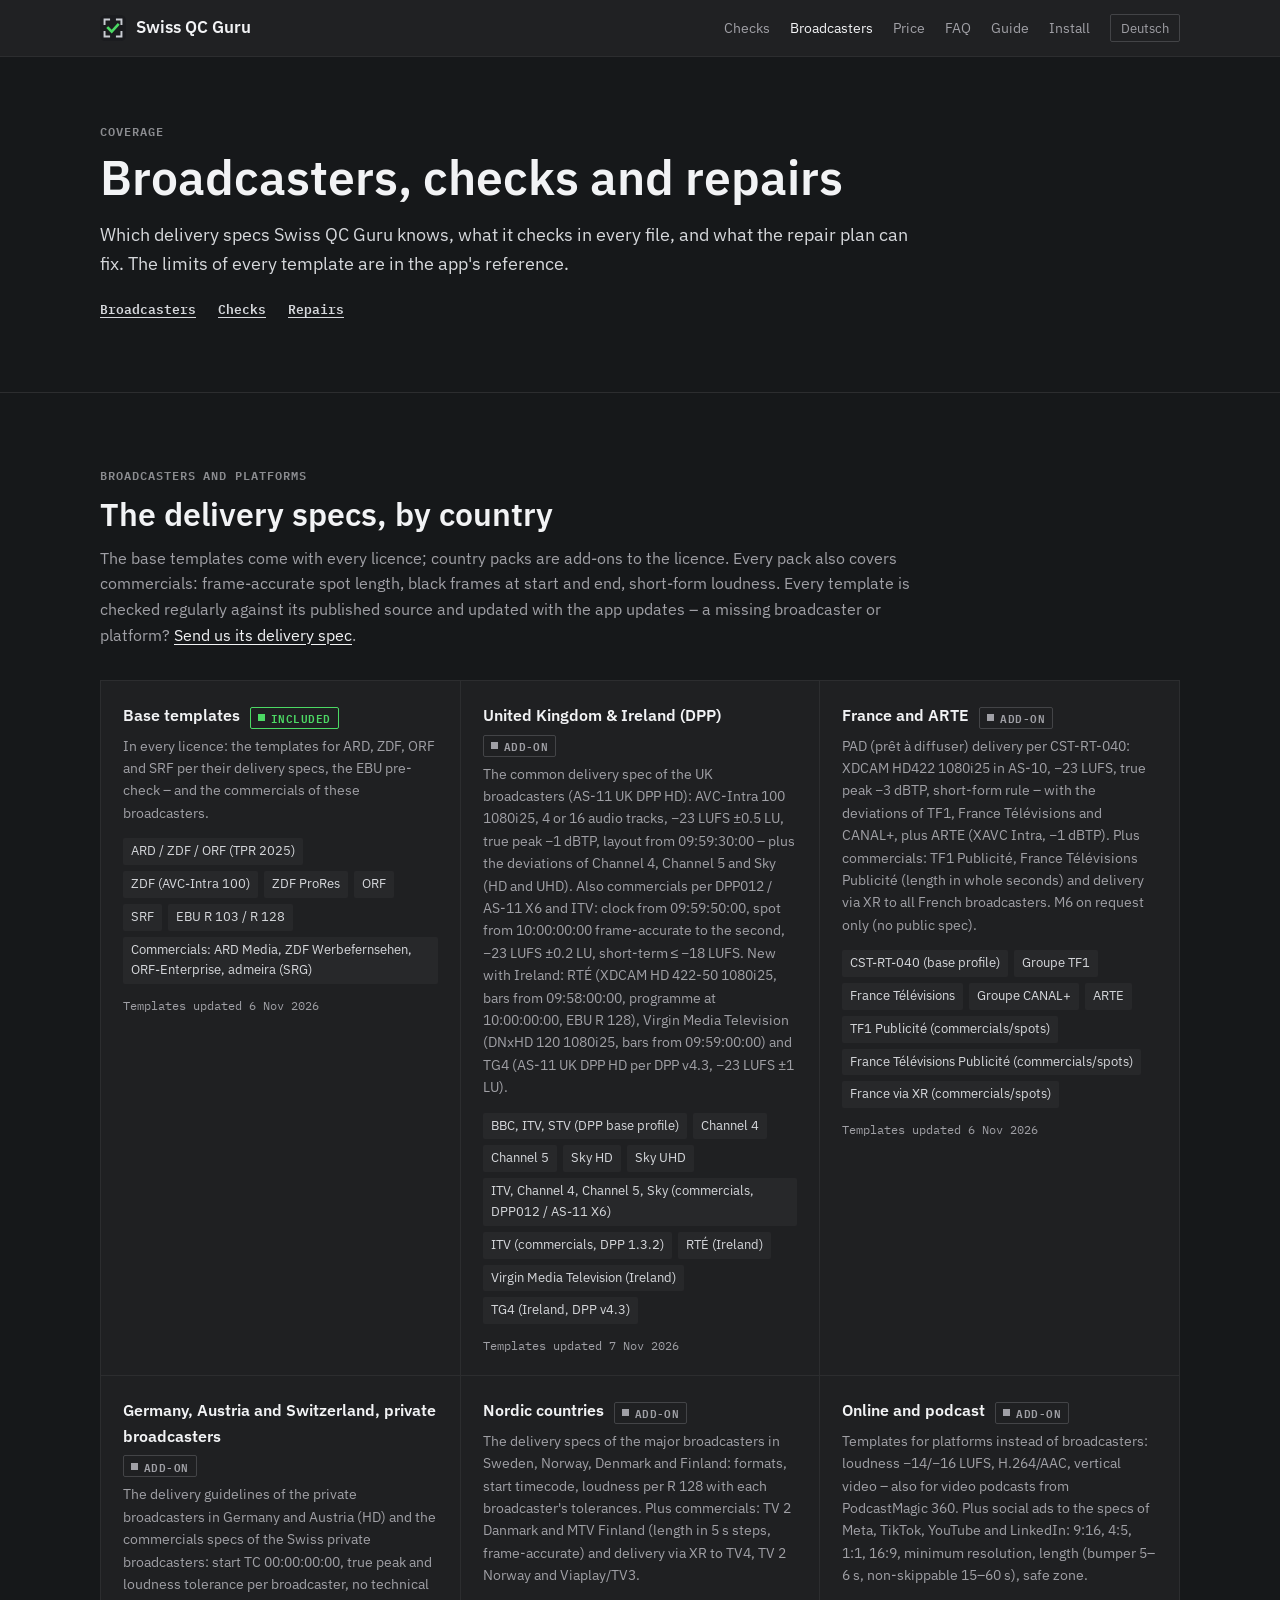
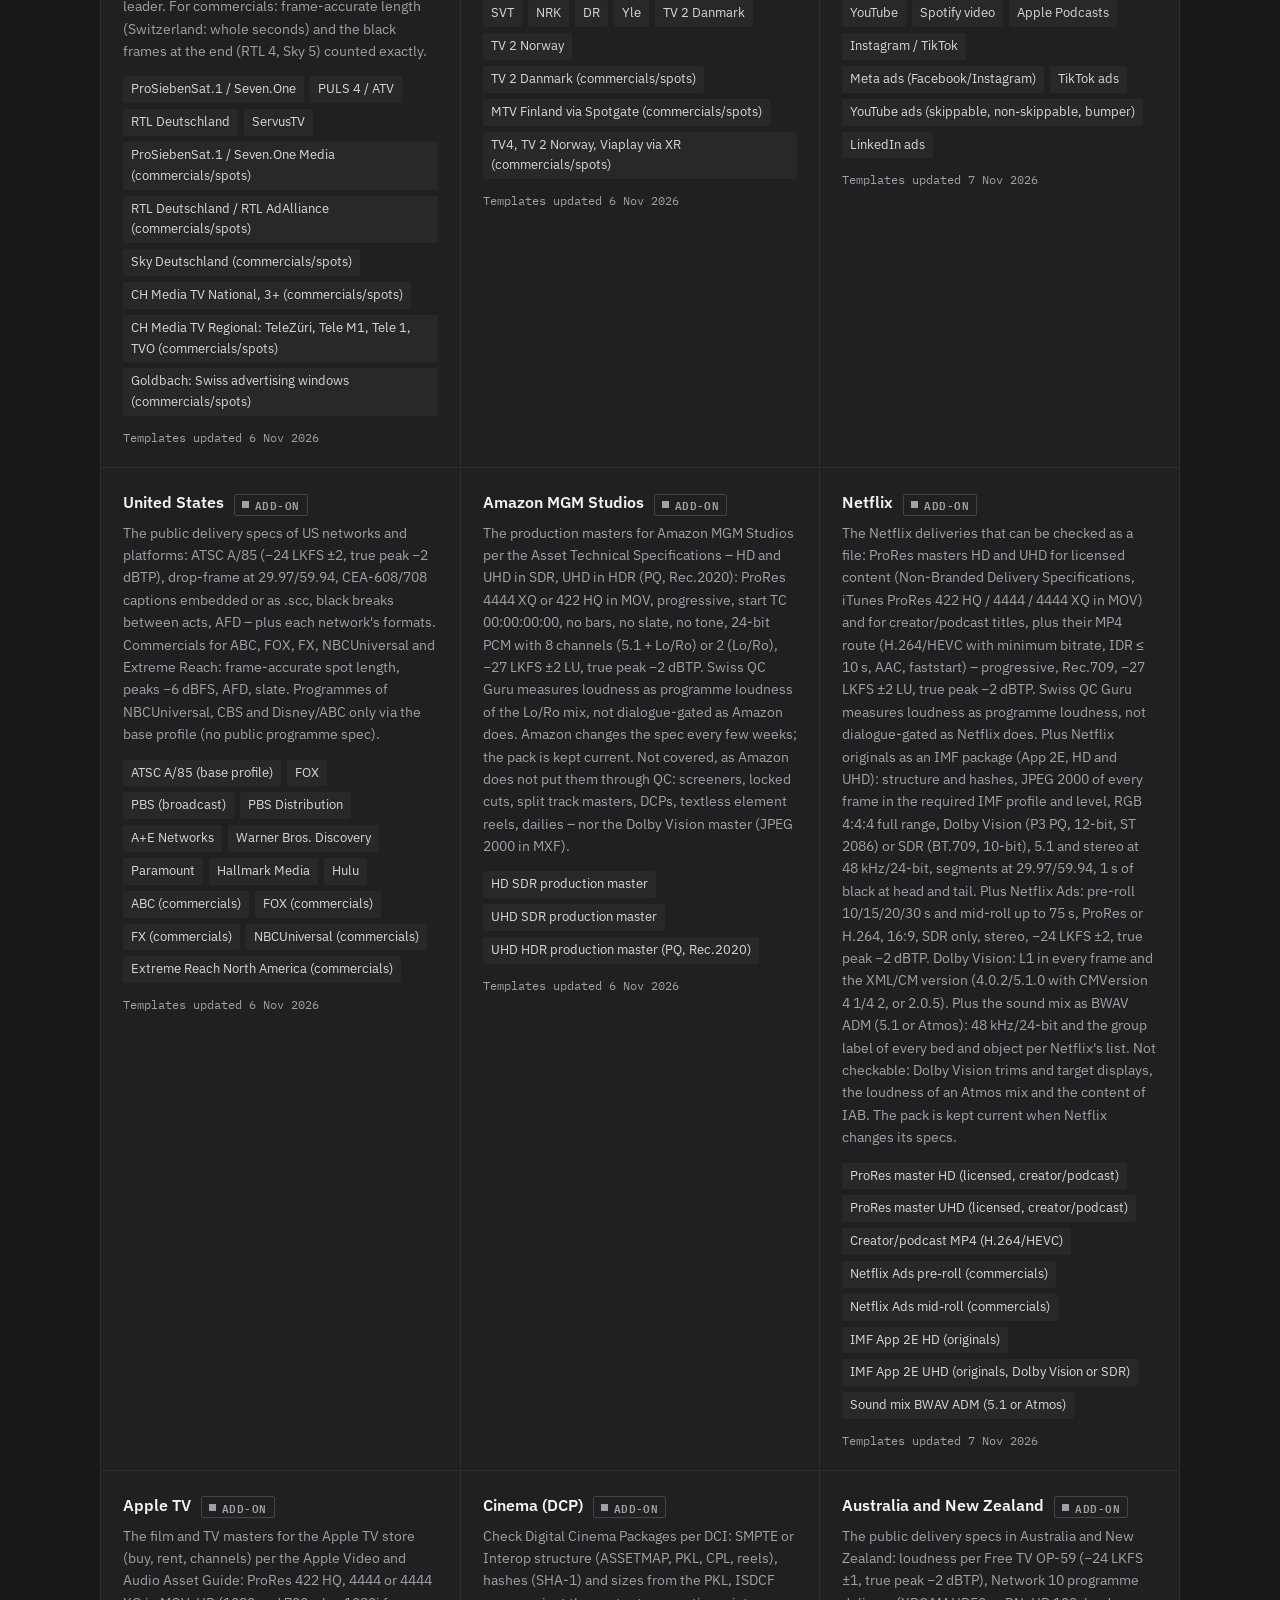
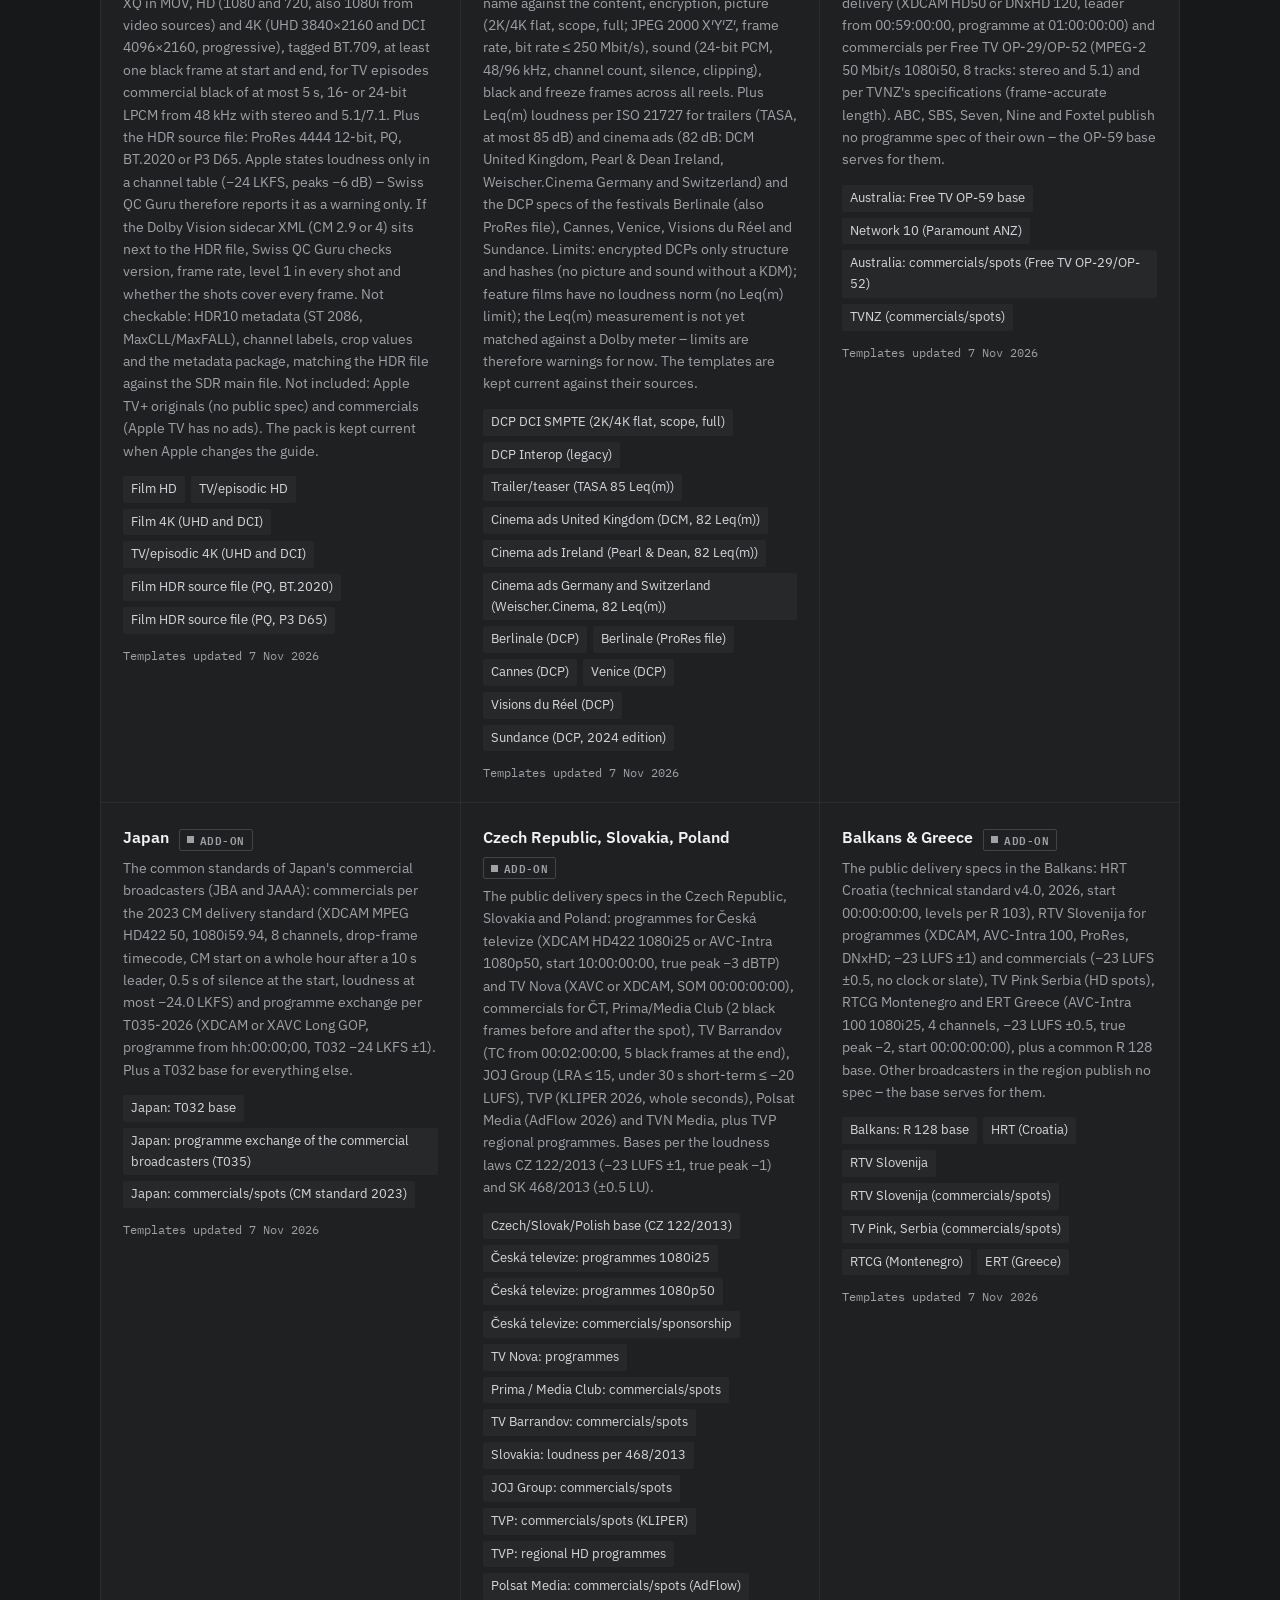
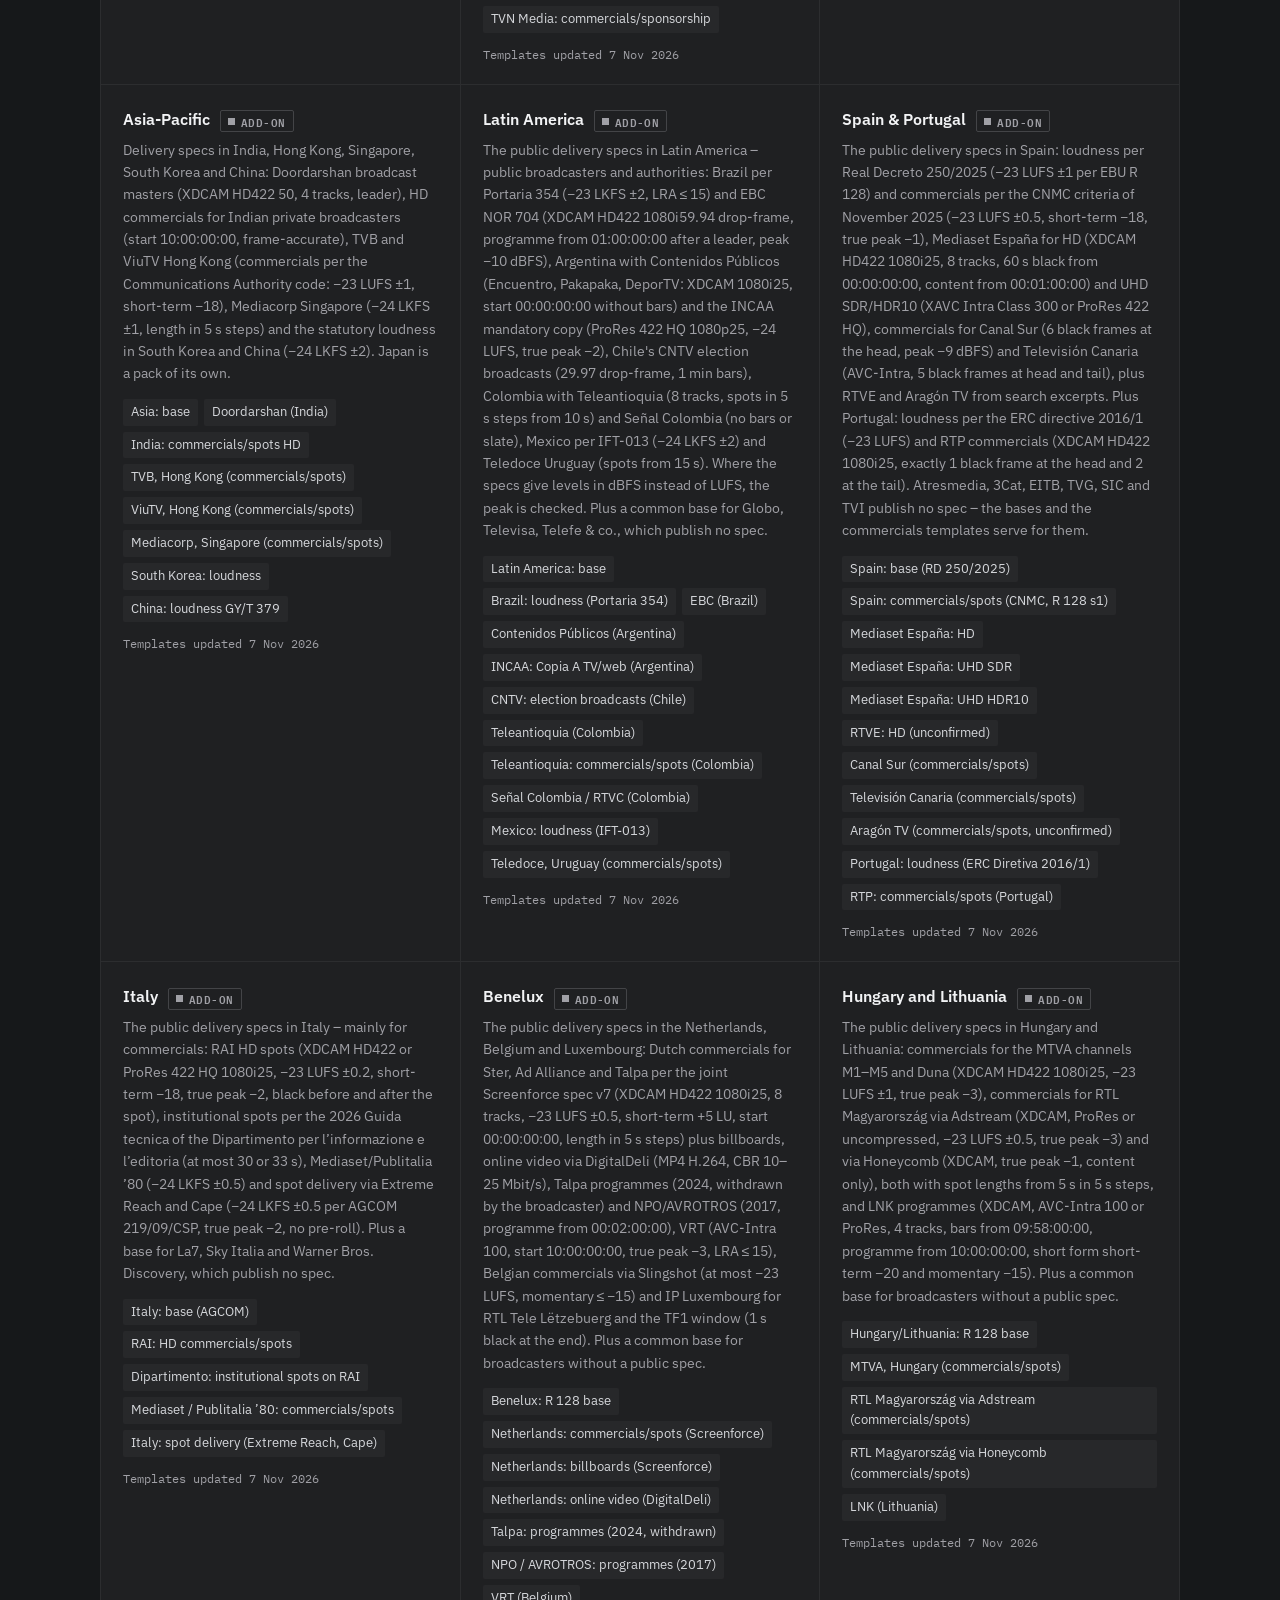
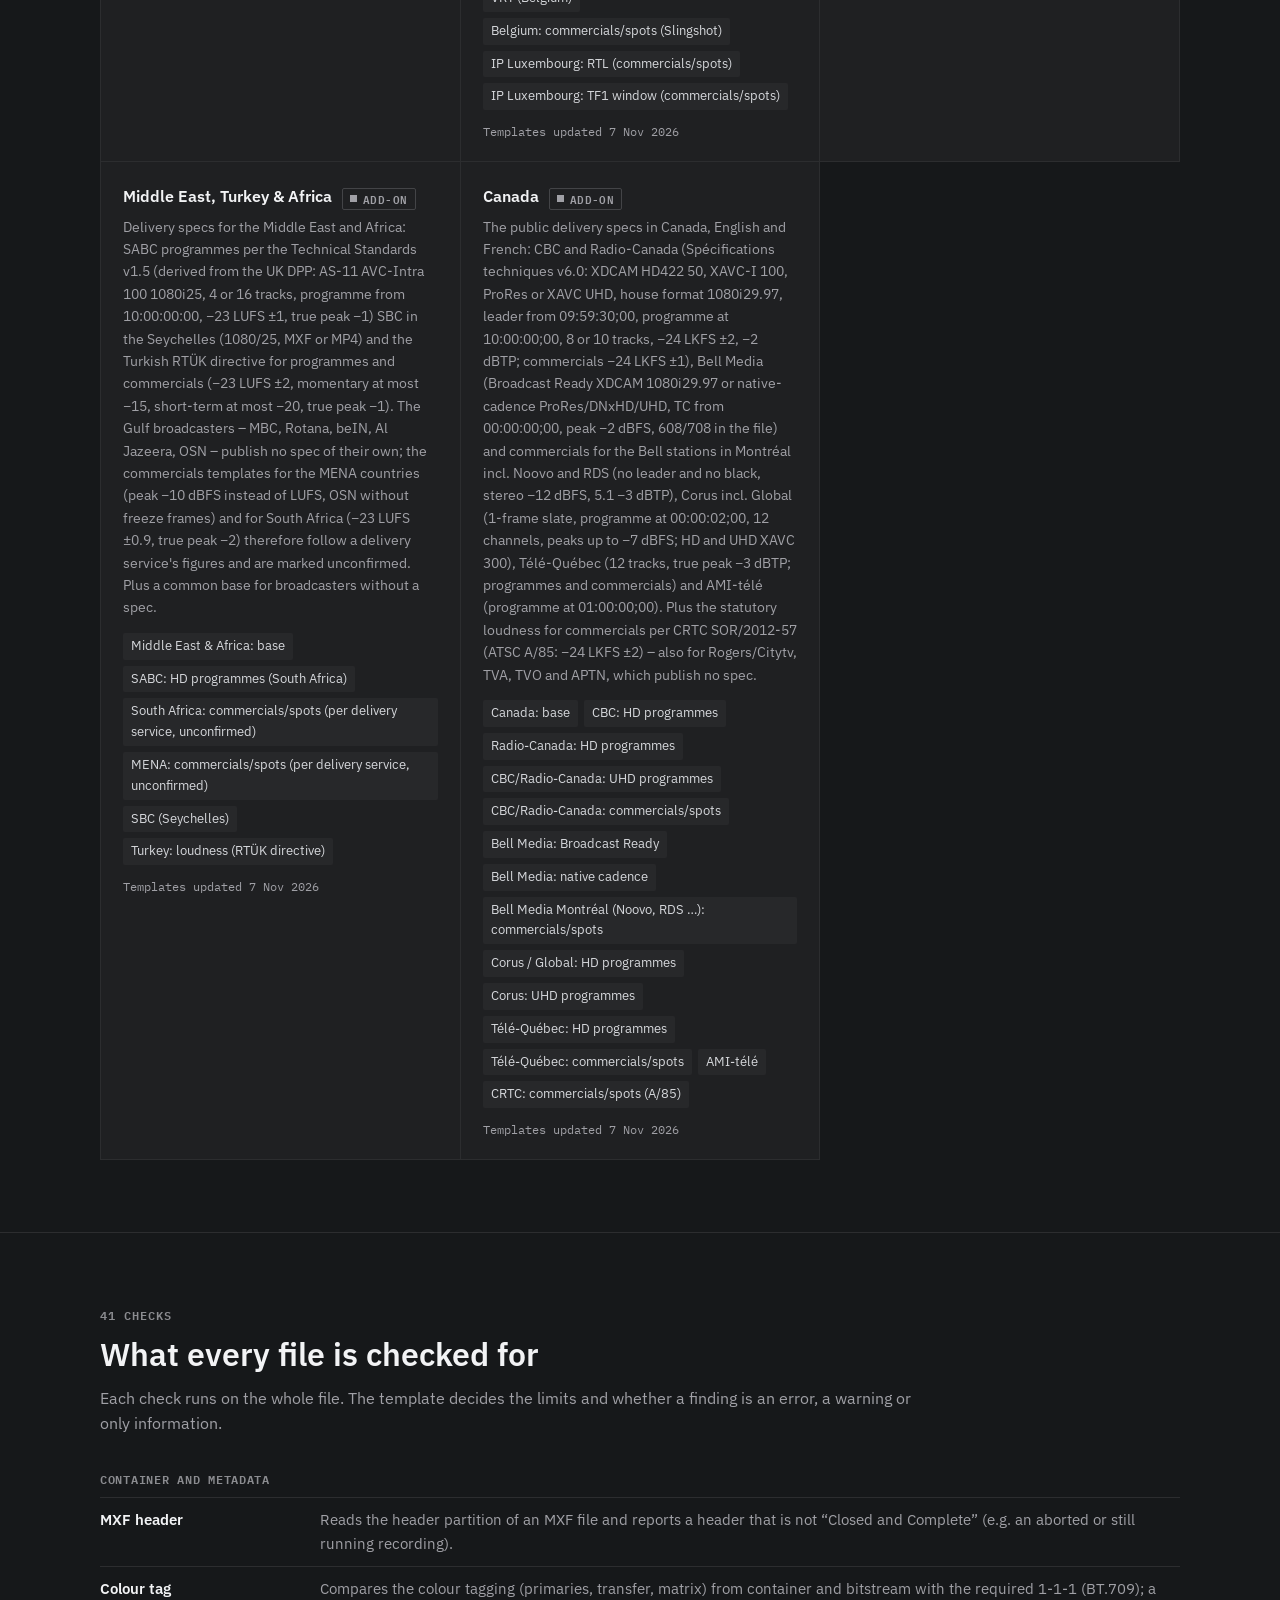
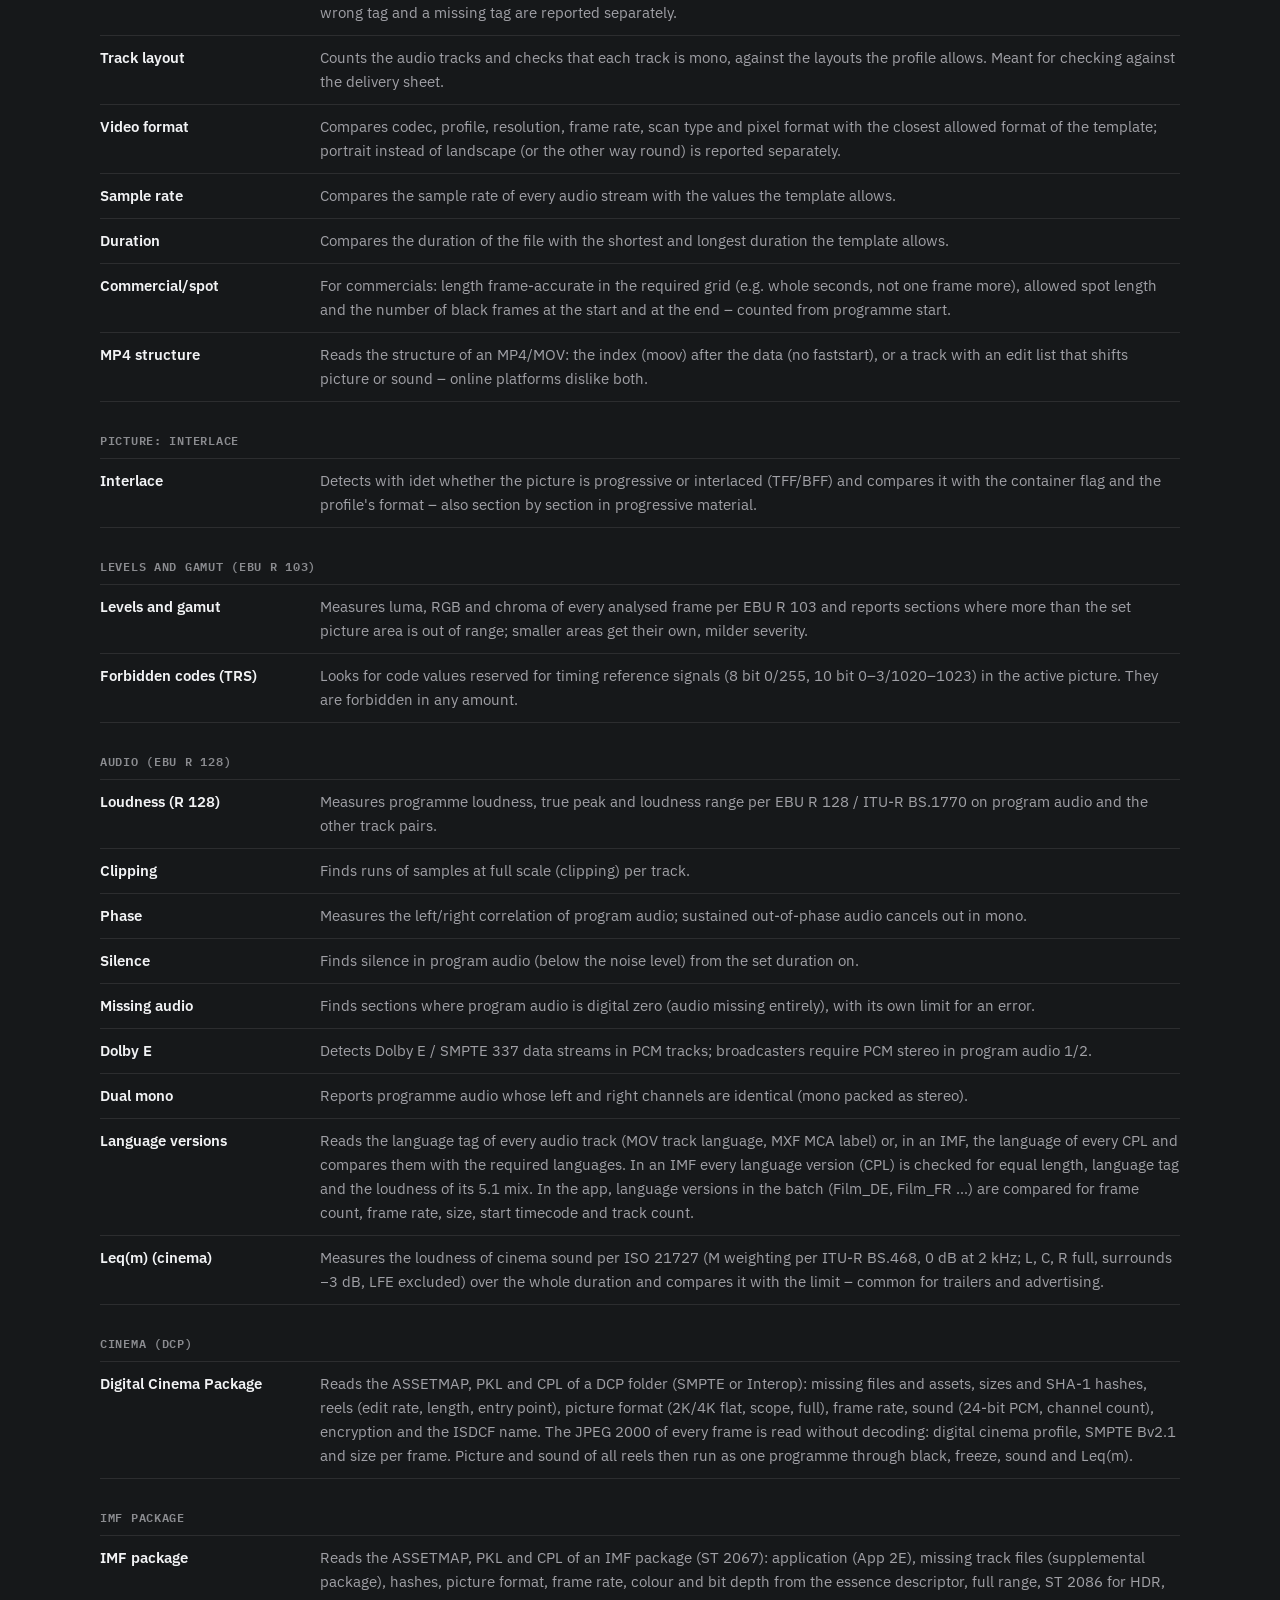
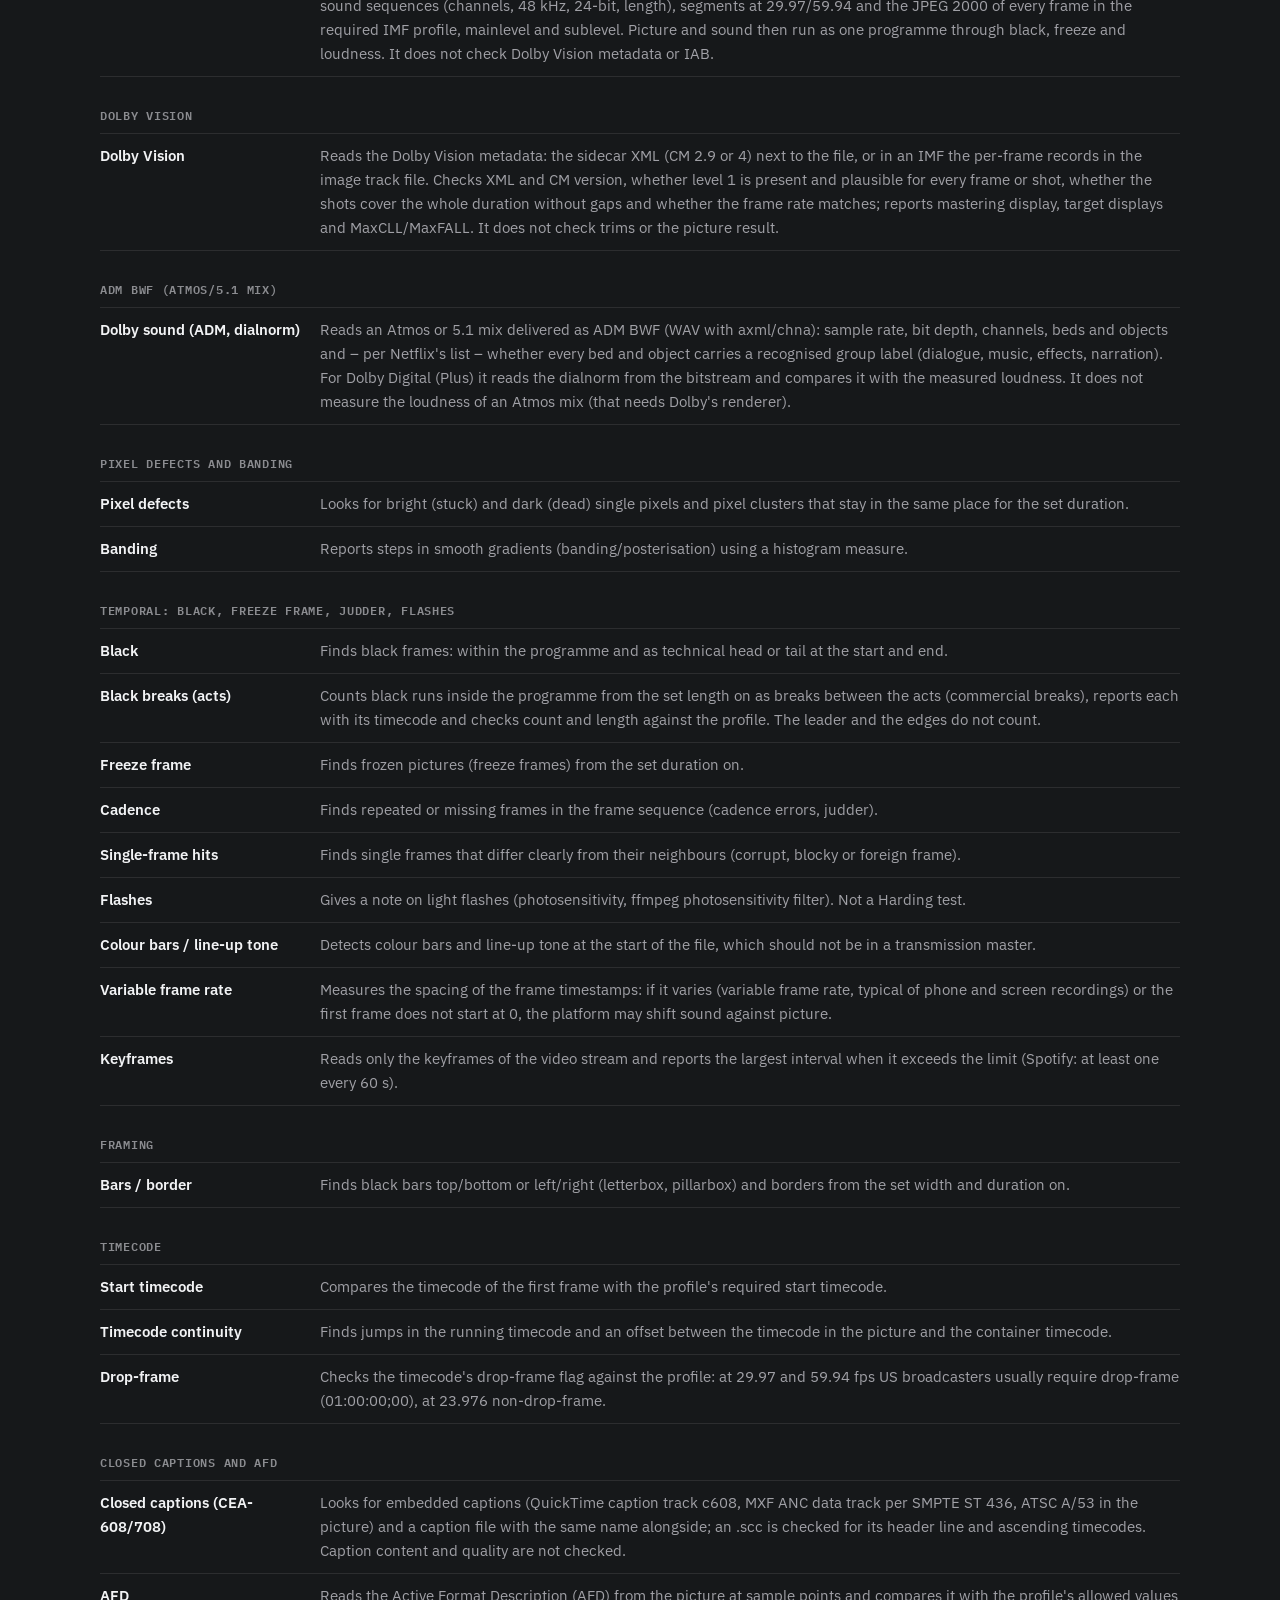
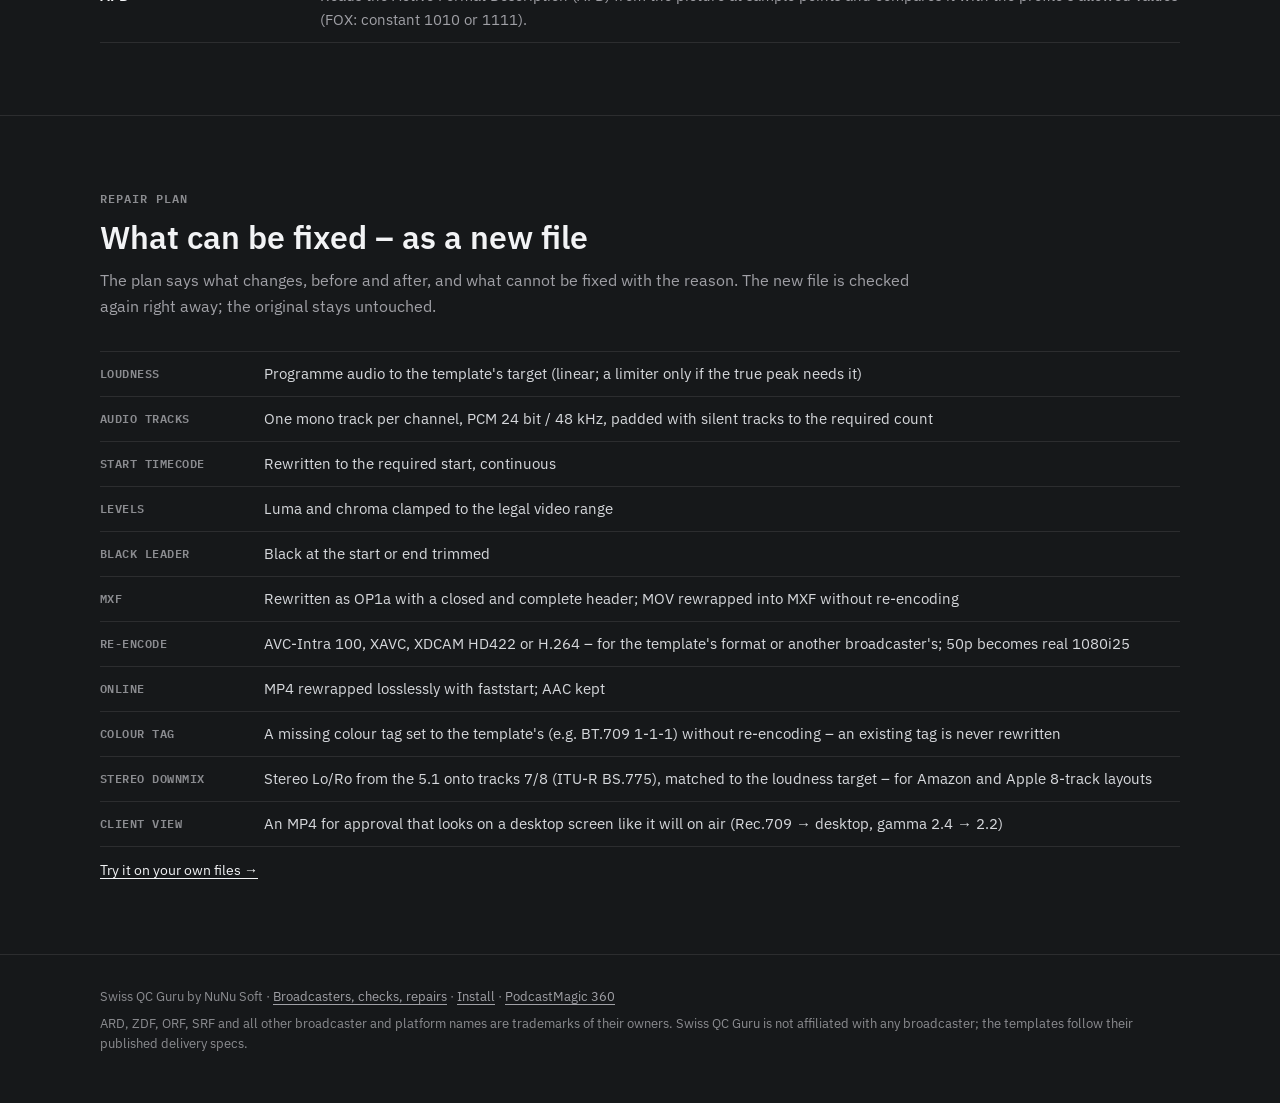
==== commit 9264466f: "Guide page (guide.html, English and German): first check, templates, several templates, player, repa" ====
--- a/broadcasters.html
+++ b/broadcasters.html
@@ -14,7 +14,7 @@
 <meta property="og:image" content="https://swissqcguru.com/img/app-player.jpg">
 <link rel="icon" href="data:image/svg+xml,%3Csvg xmlns='http://www.w3.org/2000/svg' viewBox='0 0 40 40'%3E%3Crect width='40' height='40' rx='8' fill='%231b1c1f'/%3E%3Cg fill='none' stroke='%23c9ccd2' stroke-width='3'%3E%3Cpath d='M7 14V7h7M26 7h7v7M33 26v7h-7M14 33H7v-7'/%3E%3C/g%3E%3Cpath d='M12.5 20 18 25.5 27.5 15' fill='none' stroke='%234cd964' stroke-width='4'/%3E%3C/svg%3E">
 <link rel="preload" href="fonts/IBMPlexSans-Var-latin.woff2" as="font" type="font/woff2" crossorigin>
-<link rel="stylesheet" href="guru.css?v=9">
+<link rel="stylesheet" href="guru.css?v=14">
 </head>
 <body>
 
@@ -29,6 +29,7 @@
       <a class="m" href="broadcasters.html" aria-current="page"><span lang="en">Broadcasters</span><span lang="de">Sender</span></a>
       <a href="index.html#price"><span lang="en">Price</span><span lang="de">Preis</span></a>
       <a class="hide-s" href="index.html#faq">FAQ</a>
+      <a class="m" href="guide.html"><span lang="en">Guide</span><span lang="de">Anleitung</span></a>
       <a class="m" href="install.html"><span lang="en">Install</span><span lang="de">Installieren</span></a>
       <button class="lang-switch" type="button" data-lang-switch>Deutsch</button>
     </nav>
--- a/guru.css
+++ b/guru.css
@@ -102,8 +102,11 @@
 .plan { padding: 28px; background: var(--panel); }
 .plan + .plan { border-left: 1px solid var(--line-strong); }
 .plan.trial { background: repeating-linear-gradient(135deg, #1f2022 0 10px, #232426 10px 20px); }
-.plan .price { margin: 4px 0 16px; color: var(--white); font: 600 32px var(--mono); }
+.plan.complete { box-shadow: inset 0 3px 0 var(--ok); }
+.plan .price { margin: 4px 0 2px; color: var(--white); font: 600 32px var(--mono); }
 .plan .price small { color: var(--faint); font: 400 14px var(--sans); }
+.plan .price-alt { margin: 0; color: var(--faint); font: 400 14px var(--mono); white-space: nowrap; }
+.plan .price-note { margin: 2px 0 16px; color: var(--faint); font-size: 14px; }
 .plan ul { margin: 0 0 24px; padding: 0; list-style: none; }
 .plan li { padding: 6px 0 6px 22px; border-bottom: 1px solid var(--line); position: relative; font-size: 15px; }
 .plan li::before { content: ""; position: absolute; left: 2px; top: 13px; width: 8px; height: 8px; background: var(--ok); }
@@ -141,7 +144,12 @@
 /* Demo-Hinweis, Tabellen-Notiz, Zusätze in Vorbereitung */
 .trial-note { margin: 14px 0 0; max-width: 40em; color: var(--muted); font-size: 14px; }
 .table-note { margin: 12px 0 0; max-width: 60em; color: var(--muted); font-size: 14px; }
-.complete-note b { color: var(--white); }
+.plan .plan-inc { margin: 14px 0 4px; color: var(--faint); font-size: 12px; letter-spacing: .08em; text-transform: uppercase; }
+.plan ul.inc { margin-bottom: 8px; }
+.plan ul.inc li { color: var(--white); }
+.plan .price-note a { color: inherit; }
+tr.group th { padding: 18px 12px 8px; color: var(--faint); font-size: 12px; font-weight: 600; letter-spacing: .08em; text-transform: uppercase; text-align: left; }
+tr.group.inc th { color: var(--ok); padding-top: 12px; }
 tr.soon td { color: var(--faint); }
 figure { margin: 0; }
 .cell code { color: var(--white); font-size: 13px; }
@@ -217,3 +225,26 @@
 .more-link b { display: block; font-weight: 600; }
 .more-link small { display: block; margin-top: 2px; color: var(--muted); font-size: 14px; }
 .more-link .arrow { flex: none; color: var(--go-hover); font-size: 22px; line-height: 1; }
+/* Senderliste als Laufband (Marc, 7. Nov.): auf dem Desktop eine Zeile, die langsam durchläuft; Maus darauf hält an;
+   „Bewegung reduzieren“ und schmale Fenster: normale umbrochene Liste ohne Doppel */
+.ticker-run + .ticker-run { display: none; }
+@media (min-width: 861px) {
+  .hero-senders { overflow: hidden; white-space: nowrap; line-height: 1.4;
+    mask-image: linear-gradient(90deg, transparent, #000 6%, #000 94%, transparent); }
+  .ticker { display: inline-flex; animation: ticker 90s linear infinite; }
+  .ticker-run { padding-right: .6em; }
+  .ticker-run + .ticker-run { display: inline; }
+  .hero-senders:hover .ticker { animation-play-state: paused; }
+}
+@keyframes ticker { from { transform: translateX(0); } to { transform: translateX(-50%); } }
+@media (min-width: 861px) and (prefers-reduced-motion: reduce) {
+  .hero-senders { white-space: normal; mask-image: none; line-height: 1.8; }
+  .ticker { animation: none; display: inline; }
+  .ticker-run + .ticker-run { display: none; }
+}
+/* Titel über die volle Breite (Marc, 7. Nov.): Laufband und Titel stehen über Text und Bild; auf dem Desktop eine Zeile,
+   Schrift wächst mit der Fensterbreite, damit sie hineinpasst */
+.hero-head { margin-bottom: 28px; }
+@media (min-width: 861px) {
+  .hero-head h1 { white-space: nowrap; font-size: clamp(30px, 4.4vw, 56px); margin-bottom: 0; }
+}
